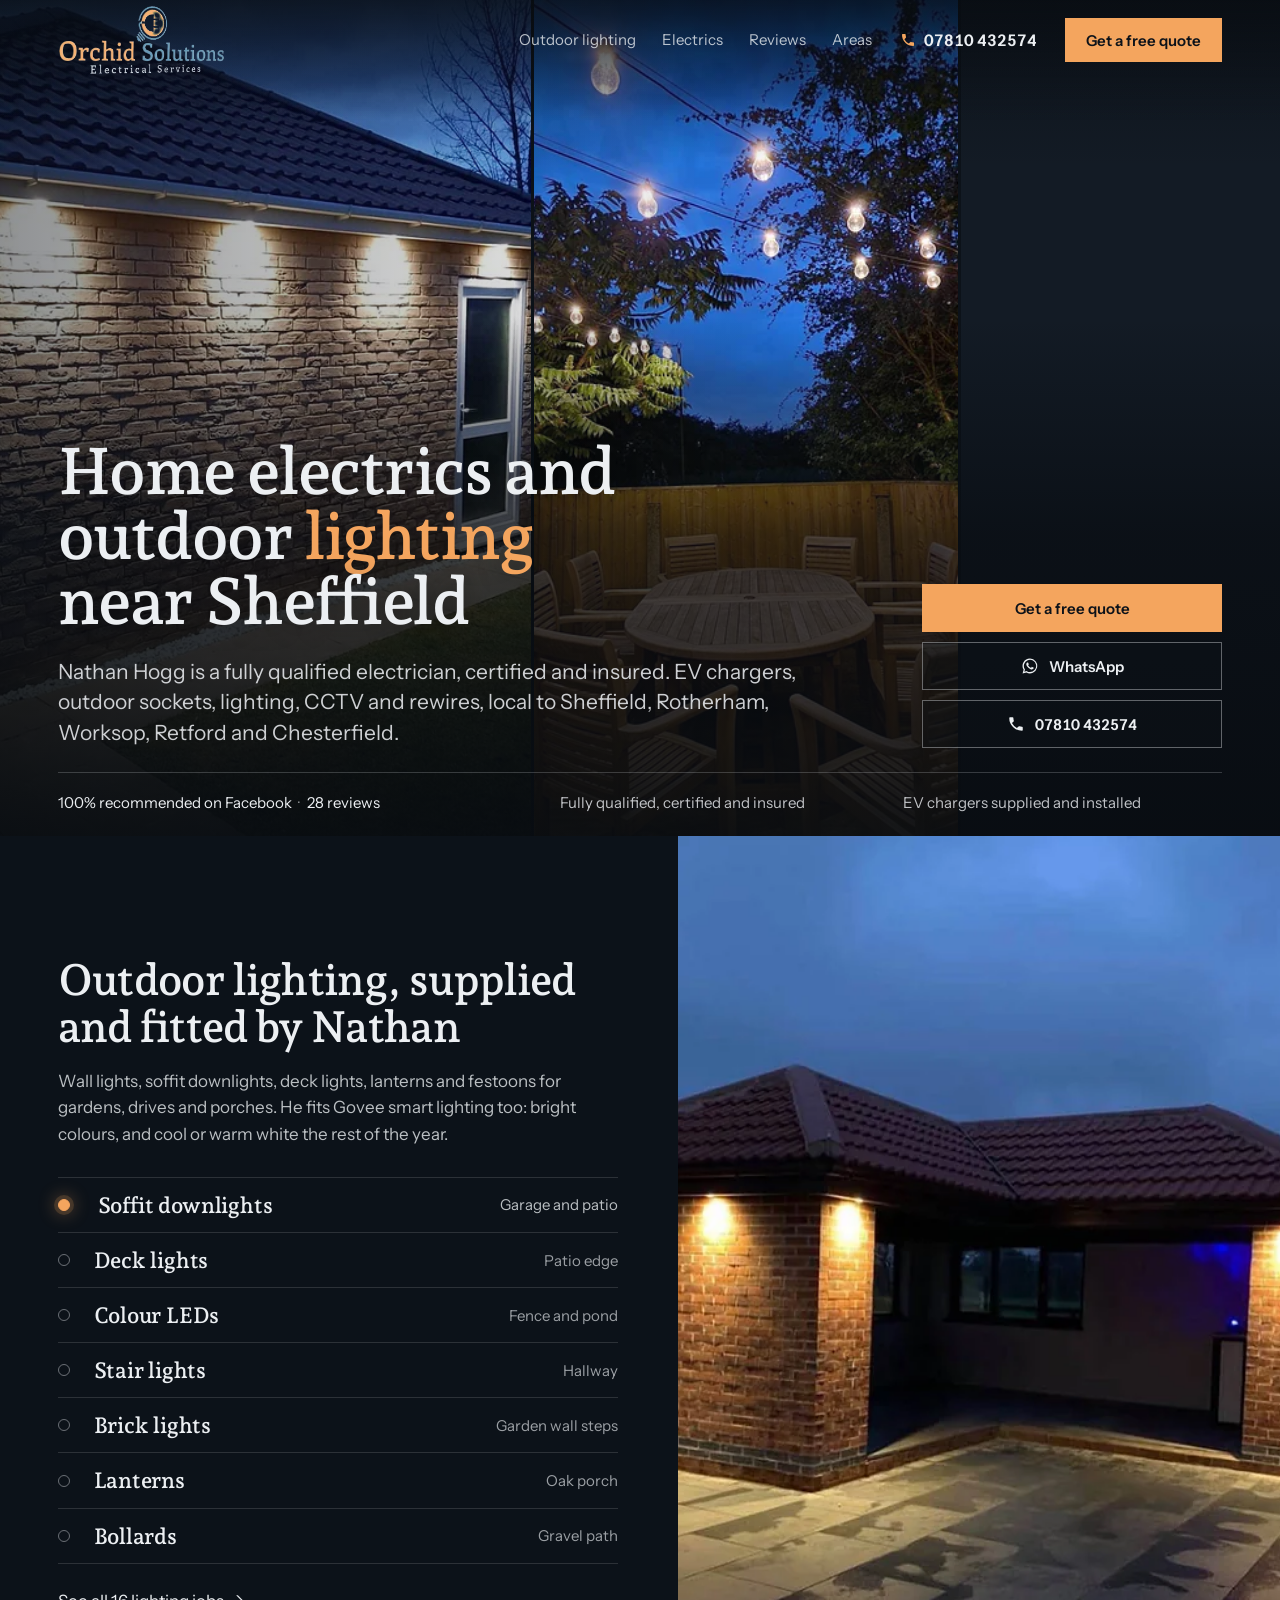
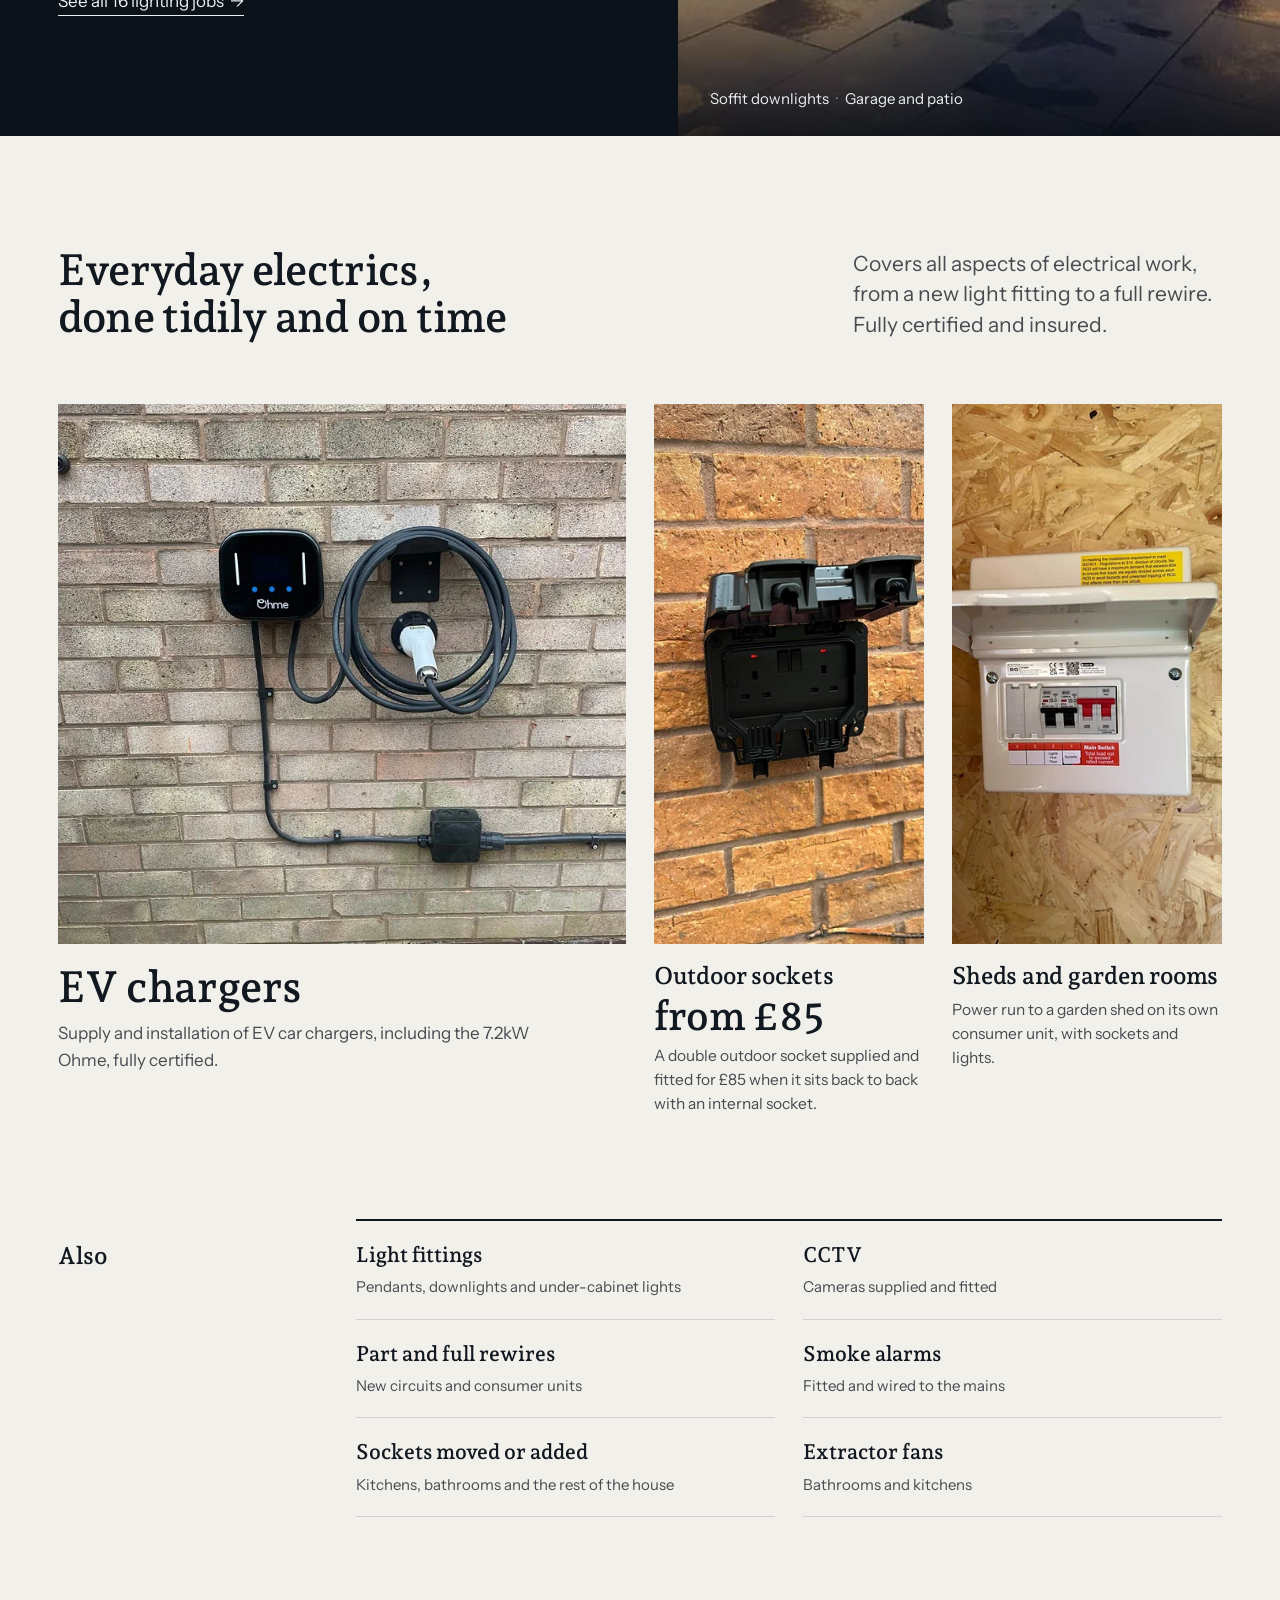
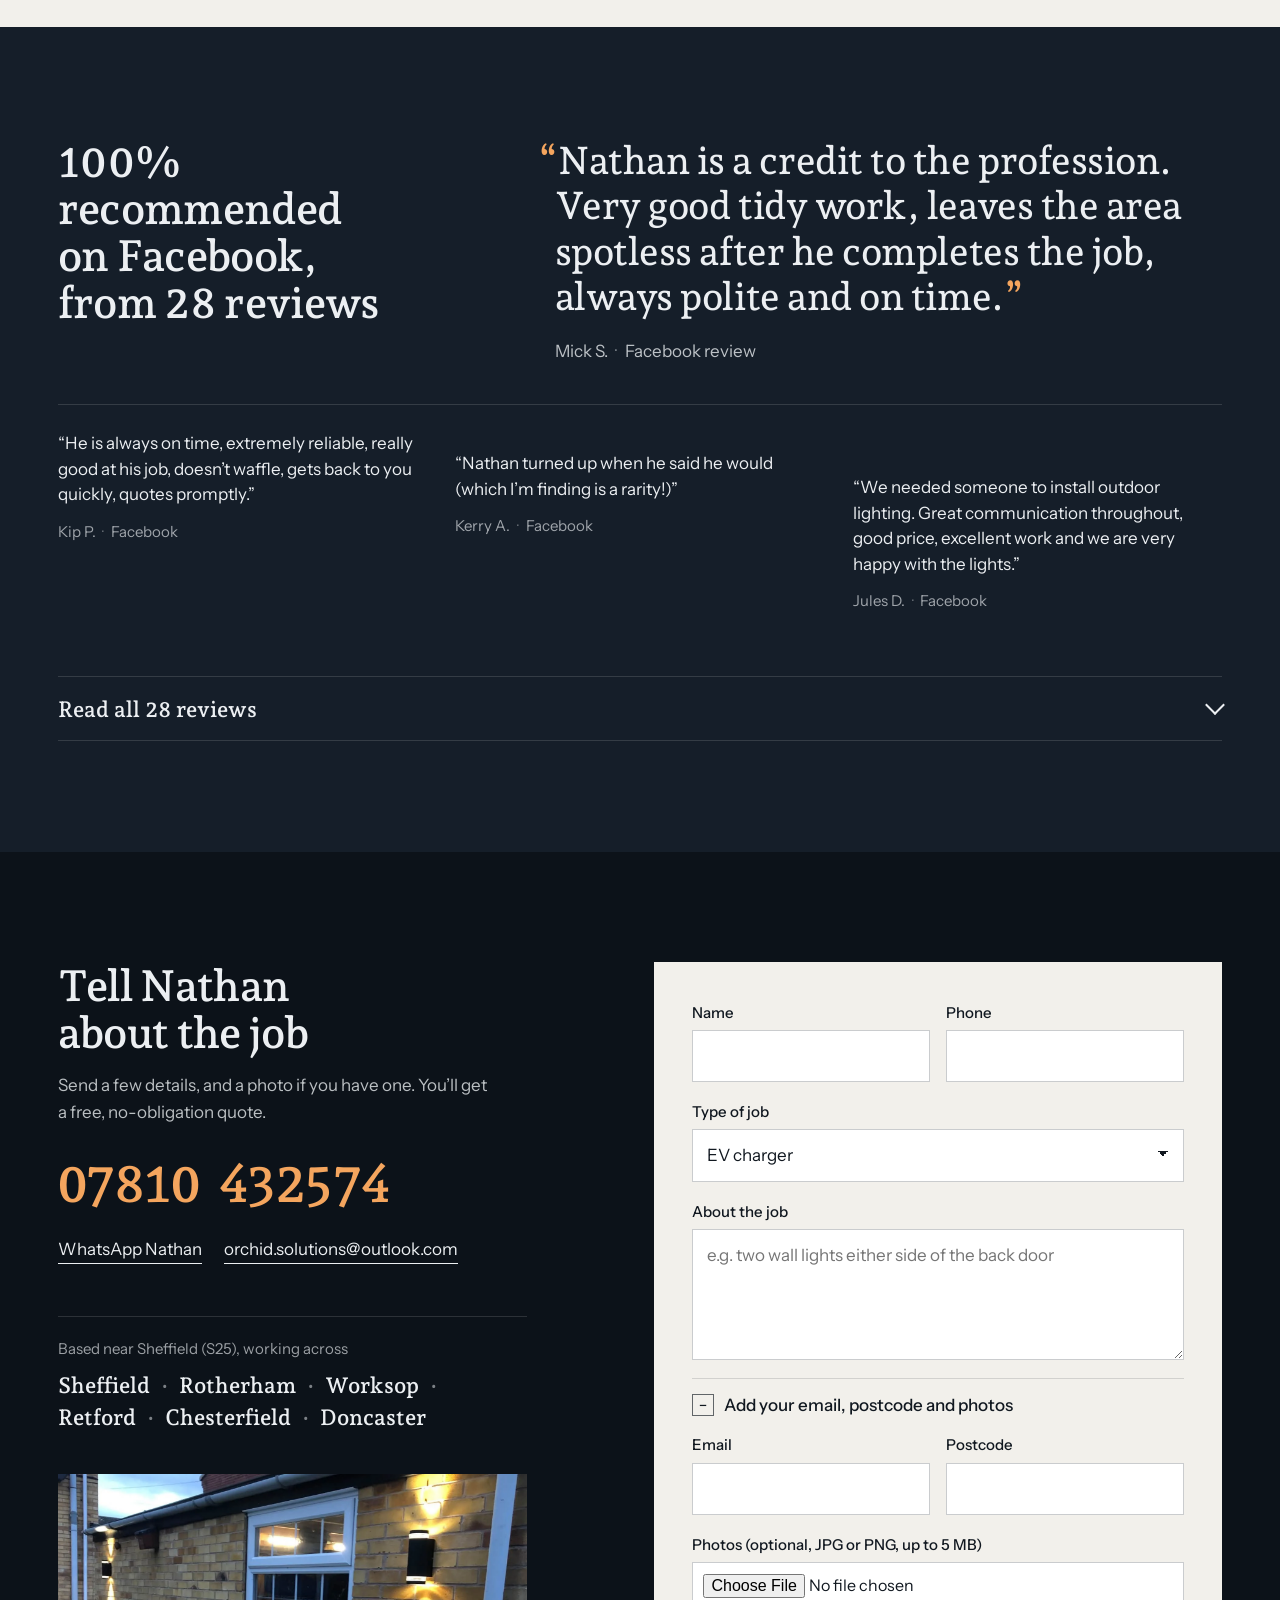
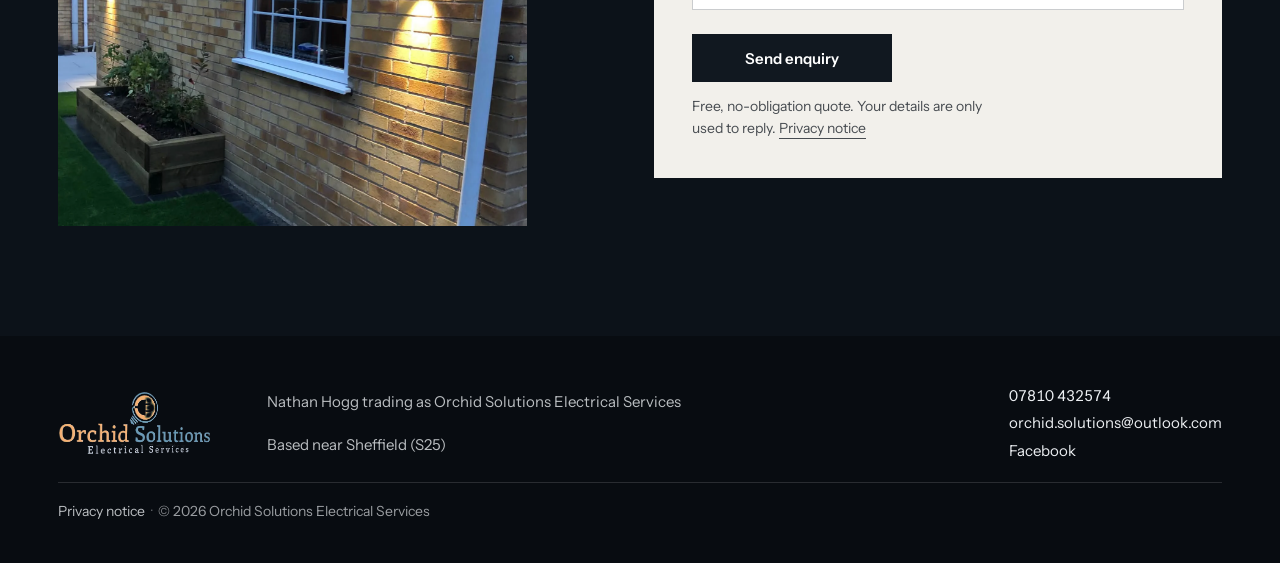
==== index.html @ a2277345 "Orchid Solutions Electrical Services: one-page site, night lighting index, quote form Co-Authored-By" ====
<!doctype html>
<html lang="en-GB">
<head>
<meta charset="utf-8">
<meta name="viewport" content="width=device-width, initial-scale=1, viewport-fit=cover">
<title>Electrician near Sheffield | EV chargers and outdoor lighting | Orchid Solutions Electrical Services</title>
<meta name="description" content="Nathan Hogg, a fully qualified electrician based near Sheffield (S25). EV chargers, outdoor sockets, garden lighting, CCTV and rewires across Sheffield, Rotherham, Worksop, Retford and Chesterfield.">
<meta name="theme-color" content="#0C1219">
<link rel="canonical" href="https://orchidsolutionselectrical.co.uk/">
<meta property="og:type" content="website">
<meta property="og:title" content="Orchid Solutions Electrical Services | Electrician near Sheffield">
<meta property="og:description" content="Home electrics and outdoor lighting near Sheffield. EV chargers, outdoor sockets, CCTV and rewires. 100% recommended on Facebook.">
<meta property="og:image" content="https://orchidsolutionselectrical.co.uk/og.jpg">
<meta property="og:locale" content="en_GB">
<link rel="icon" href="favicon.png" type="image/png">
<link rel="apple-touch-icon" href="apple-touch-icon.png">
<link rel="preconnect" href="https://fonts.googleapis.com">
<link rel="preconnect" href="https://fonts.gstatic.com" crossorigin>
<link rel="stylesheet" href="https://fonts.googleapis.com/css2?family=Andada+Pro:wght@500..700&family=Instrument+Sans:wght@400..600&display=swap">
<link rel="preload" as="image" href="img/garage-1080.webp" imagesrcset="img/garage-480.webp 480w, img/garage-720.webp 720w, img/garage-1080.webp 1080w, img/garage-1440.webp 1440w" imagesizes="42vw" media="(min-width: 760px)">
<link rel="preload" as="image" href="img/festoon-1080.webp" imagesrcset="img/festoon-480.webp 480w, img/festoon-720.webp 720w, img/festoon-1080.webp 1080w, img/festoon-1500.webp 1500w" imagesizes="100vw" media="(max-width: 759px)">
<link rel="stylesheet" href="css/site.css">
<script>(function(d){d.classList.add('js','no-intro')})(document.documentElement)</script>
<script type="application/ld+json">{"@context":"https://schema.org","@type":["LocalBusiness","Electrician"],"name":"Orchid Solutions Electrical Services","founder":{"@type":"Person","name":"Nathan Hogg"},"telephone":"+447810432574","email":"orchid.solutions@outlook.com","url":"https://orchidsolutionselectrical.co.uk/","image":"https://orchidsolutionselectrical.co.uk/og.jpg","address":{"@type":"PostalAddress","addressLocality":"Sheffield","postalCode":"S25","addressCountry":"GB"},"areaServed":["Sheffield","Rotherham","Worksop","Retford","Chesterfield","Doncaster"],"sameAs":["https://www.facebook.com/Orchidsolutionselectricalservices/"]}</script>
<script defer src="js/site.js"></script>
</head>
<body>
<svg width="0" height="0" style="position:absolute" aria-hidden="true">
  <symbol id="i-phone" viewBox="0 0 24 24"><path fill="currentColor" d="M6.6 10.8a15.2 15.2 0 0 0 6.6 6.6l2.2-2.2a1 1 0 0 1 1-.25 11.4 11.4 0 0 0 3.6.57 1 1 0 0 1 1 1V20a1 1 0 0 1-1 1A17 17 0 0 1 3 4a1 1 0 0 1 1-1h3.5a1 1 0 0 1 1 1c0 1.25.2 2.45.57 3.57a1 1 0 0 1-.25 1z"/></symbol>
  <symbol id="i-wa" viewBox="0 0 24 24"><path fill="currentColor" d="M12 2a9.9 9.9 0 0 0-8.5 15l-1.4 5 5.1-1.3A9.9 9.9 0 1 0 12 2zm0 18.1a8.2 8.2 0 0 1-4.2-1.2l-.3-.2-3 .8.8-2.9-.2-.3A8.2 8.2 0 1 1 12 20.1zm4.5-6.1c-.25-.12-1.46-.72-1.69-.8-.23-.08-.39-.12-.55.12-.16.25-.64.8-.78.96-.14.17-.29.19-.53.06a6.7 6.7 0 0 1-3.35-2.93c-.25-.43.25-.4.72-1.34a.45.45 0 0 0-.02-.43c-.06-.12-.55-1.33-.76-1.82-.2-.48-.4-.41-.55-.42h-.47a.9.9 0 0 0-.65.3 2.7 2.7 0 0 0-.85 2.02 4.7 4.7 0 0 0 1 2.5 10.8 10.8 0 0 0 4.13 3.65c1.54.66 2.14.72 2.91.6.47-.07 1.46-.6 1.66-1.17.2-.58.2-1.07.15-1.17-.06-.1-.22-.16-.47-.28z"/></symbol>
</svg>

<header class="nav" data-nav>
  <div class="nav__in">
    <a class="nav__logo" href="#top" aria-label="Orchid Solutions Electrical Services, back to the top"><img src="img/logo-lockup.png" width="597" height="249" alt="Orchid Solutions Electrical Services"></a>
    <nav class="nav__links" aria-label="Sections">
      <a href="#lighting">Outdoor lighting</a>
      <a href="#electrics">Electrics</a>
      <a href="#reviews">Reviews</a>
      <a href="#quote">Areas</a>
    </nav>
    <a class="nav__tel tel" href="tel:+447810432574"><svg width="16" height="16" aria-hidden="true"><use href="#i-phone"/></svg>07810 432574</a>
    <a class="btn btn--accent nav__cta" href="#quote">Get a free quote</a>
  </div>
</header>

<main id="top">

<section class="hero" data-hero data-module="hero-night-panels" aria-labelledby="h1">
  <div class="hero__panels">
    <figure class="hero__p hero__p--a">
      <picture>
        <source media="(max-width: 759px)" srcset="img/festoon-480.webp 480w, img/festoon-720.webp 720w, img/festoon-1080.webp 1080w, img/festoon-1500.webp 1500w" sizes="100vw">
        <img src="img/garage-1080.webp" srcset="img/garage-480.webp 480w, img/garage-720.webp 720w, img/garage-1080.webp 1080w, img/garage-1440.webp 1440w" sizes="(max-width: 759px) 100vw, 42vw" width="1440" height="1440" alt="Soffit downlights washing the brick wall of a detached garage at dusk" fetchpriority="high" decoding="async" style="object-position:58% 50%">
      </picture>
    </figure>
    <figure class="hero__p hero__p--b"><img src="img/festoon-1080.webp" srcset="img/festoon-480.webp 480w, img/festoon-720.webp 720w, img/festoon-1080.webp 1080w, img/festoon-1500.webp 1500w" sizes="33vw" width="1500" height="2000" alt="Festoon lights strung over a dining patio at dusk" fetchpriority="high" decoding="async" style="object-position:50% 30%"></figure>
    <figure class="hero__p hero__p--c"><img src="img/wall-1080.webp" srcset="img/wall-480.webp 480w, img/wall-720.webp 720w, img/wall-1080.webp 1080w, img/wall-1536.webp 1536w" sizes="25vw" width="1536" height="2048" alt="Up and down wall lights on a single-storey brick extension at dusk" fetchpriority="high" decoding="async" style="object-position:62% 50%"></figure>
  </div>
  <div class="hero__body wrap">
    <div class="hero__text">
      <h1 id="h1" class="t-display rv">Home electrics and outdoor <span class="accent">lighting</span> near Sheffield</h1>
      <p class="t-lead hero__lead rv m-hide">Nathan Hogg is a fully qualified electrician, certified and insured. EV chargers, outdoor sockets, lighting, CCTV and rewires, local to Sheffield, Rotherham, Worksop, Retford and Chesterfield.</p>
      <p class="t-lead hero__lead rv m-only">Fully qualified, certified and insured.</p>
    </div>
    <div class="hero__act rv">
      <a class="btn btn--accent m-hide" href="#quote">Get a free quote</a>
      <a class="btn btn--accent m-only" href="tel:+447810432574"><svg width="18" height="18" aria-hidden="true"><use href="#i-phone"/></svg>Call 07810 432574</a>
      <a class="btn btn--line m-hide" href="https://wa.me/447810432574"><svg width="18" height="18" aria-hidden="true"><use href="#i-wa"/></svg>WhatsApp</a>
      <a class="btn btn--line m-hide tel" href="tel:+447810432574"><svg width="18" height="18" aria-hidden="true"><use href="#i-phone"/></svg>07810 432574</a>
    </div>
  </div>
  <div class="hero__facts wrap">
    <ul>
      <li><a href="#reviews">100% recommended on Facebook<span class="dot"></span>28 reviews</a></li>
      <li class="m-hide">Fully qualified, certified and insured</li>
      <li class="m-hide">EV chargers supplied and installed</li>
      <!-- Registration slot: add the NICEIC / NAPIT mark and number here once Nathan confirms the scheme. -->
    </ul>
  </div>
</section>

<section id="lighting" class="after" data-module="after-dark-index" data-signature data-client-only aria-labelledby="h-lighting">
  <div class="wrap after__wrap">
    <div class="after__text">
      <h2 id="h-lighting" class="t-h2 rv">Outdoor lighting, supplied and fitted by Nathan</h2>
      <p class="after__lead rv">Wall lights, soffit downlights, deck lights, lanterns and festoons for gardens, drives and porches. <span class="m-hide">He fits Govee smart lighting too: bright colours, and cool or warm white the rest of the year.</span></p>
      <ul class="after__list m-hide" role="list" aria-label="Lighting jobs">
        <li><button type="button" class="after__row is-on" data-plate="0" aria-pressed="true"><span class="after__lamp" aria-hidden="true"></span><span class="after__name">Soffit downlights</span><span class="after__where">Garage and patio</span></button></li>
        <li><button type="button" class="after__row" data-plate="1" aria-pressed="false"><span class="after__lamp" aria-hidden="true"></span><span class="after__name">Deck lights</span><span class="after__where">Patio edge</span></button></li>
        <li><button type="button" class="after__row" data-plate="2" aria-pressed="false"><span class="after__lamp" aria-hidden="true"></span><span class="after__name">Colour LEDs</span><span class="after__where">Fence and pond</span></button></li>
        <li><button type="button" class="after__row" data-plate="3" aria-pressed="false"><span class="after__lamp" aria-hidden="true"></span><span class="after__name">Stair lights</span><span class="after__where">Hallway</span></button></li>
        <li><button type="button" class="after__row" data-plate="4" aria-pressed="false"><span class="after__lamp" aria-hidden="true"></span><span class="after__name">Brick lights</span><span class="after__where">Garden wall steps</span></button></li>
        <li><button type="button" class="after__row" data-plate="5" aria-pressed="false"><span class="after__lamp" aria-hidden="true"></span><span class="after__name">Lanterns</span><span class="after__where">Oak porch</span></button></li>
        <li><button type="button" class="after__row" data-plate="6" aria-pressed="false"><span class="after__lamp" aria-hidden="true"></span><span class="after__name">Bollards</span><span class="after__where">Gravel path</span></button></li>
      </ul>
      <a class="link link--arrow after__all m-hide" href="#lighting" data-open="lighting" data-index="0">See all 16 lighting jobs</a>
    </div>
  </div>
  <figure class="after__plate m-hide" aria-live="polite">
    <div class="after__imgs">
      <img class="is-on" src="img/soffit-1080.webp" srcset="img/soffit-480.webp 480w, img/soffit-720.webp 720w, img/soffit-1080.webp 1080w, img/soffit-1334.webp 1334w" sizes="47vw" width="1334" height="1334" alt="Soffit downlights over a garage door and patio at night" loading="lazy" decoding="async" style="object-position:50% 45%">
      <img src="img/deck-1080.webp" srcset="img/deck-480.webp 480w, img/deck-720.webp 720w, img/deck-1080.webp 1080w, img/deck-1536.webp 1536w" sizes="47vw" width="1536" height="2048" alt="Deck lights set into the edge of a patio, lighting the lawn at dusk" loading="lazy" decoding="async" style="object-position:50% 55%">
      <img src="img/leds-1080.webp" srcset="img/leds-480.webp 480w, img/leds-720.webp 720w, img/leds-1080.webp 1080w, img/leds-1440.webp 1440w" sizes="47vw" width="1440" height="1440" alt="Colour LED lights along a garden fence above a pond edging" loading="lazy" decoding="async" style="object-position:50% 50%">
      <img src="img/stairs-1080.webp" srcset="img/stairs-480.webp 480w, img/stairs-720.webp 720w, img/stairs-1080.webp 1080w, img/stairs-1536.webp 1536w" sizes="47vw" width="1536" height="2048" alt="Stair lights set into the wall beside a carpeted staircase" loading="lazy" decoding="async" style="object-position:50% 50%">
      <img src="img/steps-1080.webp" srcset="img/steps-480.webp 480w, img/steps-1080.webp 1080w, img/steps-1536.webp 1536w" sizes="47vw" width="1536" height="2048" alt="Black brick lights set into a garden wall beside stone steps" loading="lazy" decoding="async" style="object-position:50% 50%">
      <img src="img/porch-1080.webp" srcset="img/porch-480.webp 480w, img/porch-1080.webp 1080w, img/porch-1536.webp 1536w" sizes="47vw" width="1536" height="2048" alt="Two lanterns either side of a front door under an oak porch" loading="lazy" decoding="async" style="object-position:50% 60%">
      <img src="img/bollards-1080.webp" srcset="img/bollards-480.webp 480w, img/bollards-1080.webp 1080w, img/bollards-1536.webp 1536w" sizes="47vw" width="1536" height="2048" alt="Stainless bollard lights along a gravel path beside hydrangeas" loading="lazy" decoding="async" style="object-position:50% 60%">
    </div>
    <figcaption class="after__cap"><span data-cap>Soffit downlights<span class="dot"></span>Garage and patio</span></figcaption>
  </figure>
  <div class="after__rail rail m-only" role="list" aria-label="Lighting jobs">
    <a role="listitem" class="after__card" href="#lighting" data-open="lighting" data-index="0"><span class="ph"><img src="img/garage-1080.webp" srcset="img/garage-480.webp 480w, img/garage-720.webp 720w, img/garage-1080.webp 1080w, img/garage-1440.webp 1440w" sizes="78vw" width="1440" height="1440" alt="Soffit downlights washing a garage wall at dusk" loading="lazy" decoding="async" style="object-position:60% 50%"></span><span class="after__cc">Soffit downlights<span class="dot"></span>Garage</span></a>
    <a role="listitem" class="after__card" href="#lighting" data-open="lighting" data-index="1"><span class="ph"><img src="img/wall-1080.webp" srcset="img/wall-480.webp 480w, img/wall-720.webp 720w, img/wall-1080.webp 1080w, img/wall-1536.webp 1536w" sizes="78vw" width="1536" height="2048" alt="Up and down wall lights on a brick extension at dusk" loading="lazy" decoding="async" style="object-position:65% 50%"></span><span class="after__cc">Wall lights<span class="dot"></span>Extension</span></a>
    <a role="listitem" class="after__card" href="#lighting" data-open="lighting" data-index="4"><span class="ph"><img src="img/deck-1080.webp" srcset="img/deck-480.webp 480w, img/deck-720.webp 720w, img/deck-1080.webp 1080w, img/deck-1536.webp 1536w" sizes="78vw" width="1536" height="2048" alt="Deck lights along a patio edge at dusk" loading="lazy" decoding="async"></span><span class="after__cc">Deck lights<span class="dot"></span>Patio edge</span></a>
    <a role="listitem" class="after__card" href="#lighting" data-open="lighting" data-index="3"><span class="ph"><img src="img/soffit-1080.webp" srcset="img/soffit-480.webp 480w, img/soffit-720.webp 720w, img/soffit-1080.webp 1080w, img/soffit-1334.webp 1334w" sizes="78vw" width="1334" height="1334" alt="Soffit downlights over a garage door at night" loading="lazy" decoding="async"></span><span class="after__cc">Downlights<span class="dot"></span>Garage and patio</span></a>
    <a role="listitem" class="after__card" href="#lighting" data-open="lighting" data-index="6"><span class="ph"><img src="img/stairs-1080.webp" srcset="img/stairs-480.webp 480w, img/stairs-720.webp 720w, img/stairs-1080.webp 1080w, img/stairs-1536.webp 1536w" sizes="78vw" width="1536" height="2048" alt="Stair lights set into a hallway wall" loading="lazy" decoding="async"></span><span class="after__cc">Stair lights<span class="dot"></span>Hallway</span></a>
    <a role="listitem" class="after__card" href="#lighting" data-open="lighting" data-index="5"><span class="ph"><img src="img/leds-1080.webp" srcset="img/leds-480.webp 480w, img/leds-720.webp 720w, img/leds-1080.webp 1080w, img/leds-1440.webp 1440w" sizes="78vw" width="1440" height="1440" alt="Colour LEDs along a garden fence" loading="lazy" decoding="async"></span><span class="after__cc">Colour LEDs<span class="dot"></span>Fence and pond</span></a>
  </div>
</section>

<section id="electrics" class="day on-day sec" data-module="electrics-spreads" aria-labelledby="h-electrics">
  <div class="wrap">
    <div class="day__head g12">
      <h2 id="h-electrics" class="t-h2 day__h rv">Everyday electrics, done tidily and on time</h2>
      <p class="day__lead rv">Covers all aspects of electrical work<span class="m-hide">, from a new light fitting to a full rewire</span>. Fully certified and insured.</p>
    </div>

    <div class="jobs">
      <figure class="job job--ev">
        <a class="ph job__ph" href="#electrics" data-open="electrics" data-index="0" aria-label="Open the EV charger photos">
          <img src="img/ev-1080.webp" srcset="img/ev-480.webp 480w, img/ev-720.webp 720w, img/ev-1080.webp 1080w, img/ev-1536.webp 1536w" sizes="(max-width: 759px) 100vw, 46vw" width="1536" height="2048" alt="Ohme EV charger on a brick wall with its cable run clipped along the wall" loading="lazy" decoding="async" style="object-position:50% 42%">
          <img class="job__alt" src="img/ev2-1080.webp" srcset="img/ev2-480.webp 480w, img/ev2-720.webp 720w, img/ev2-1080.webp 1080w, img/ev2-1536.webp 1536w" sizes="(max-width: 759px) 100vw, 46vw" width="1536" height="2048" alt="A second Ohme EV charger with its cable coiled on the holder" loading="lazy" decoding="async" style="object-position:50% 45%">
        </a>
        <figcaption>
          <h3 class="job__t rv">EV chargers</h3>
          <p class="rv">Supply and installation of EV car chargers<span class="m-hide">, including the 7.2kW Ohme</span>, fully certified.</p>
        </figcaption>
      </figure>
      <figure class="job job--socket">
        <a class="ph job__ph" href="#electrics" data-open="electrics" data-index="2" aria-label="Open the outdoor socket photos">
          <img src="img/socket-1080.webp" srcset="img/socket-480.webp 480w, img/socket-720.webp 720w, img/socket-1080.webp 1080w, img/socket-1536.webp 1536w" sizes="(max-width: 759px) 100vw, 23vw" width="1536" height="2048" alt="Weatherproof double outdoor socket with its lid open on a brick wall" loading="lazy" decoding="async" style="object-position:50% 50%">
          <img class="job__alt" src="img/socket2-1080.webp" srcset="img/socket2-480.webp 480w, img/socket2-720.webp 720w, img/socket2-1080.webp 1080w, img/socket2-1536.webp 1536w" sizes="(max-width: 759px) 100vw, 23vw" width="1536" height="2048" alt="Outdoor socket on a fence post above a gravel border" loading="lazy" decoding="async" style="object-position:50% 35%">
        </a>
        <figcaption>
          <h3 class="job__t rv">Outdoor sockets <span class="job__price">from £85</span></h3>
          <p class="rv">A double outdoor socket supplied and fitted for £85 when it sits back to back with an internal socket.</p>
        </figcaption>
      </figure>
      <figure class="job job--shed">
        <a class="ph job__ph" href="#electrics" data-open="electrics" data-index="4" aria-label="Open the garden shed photos">
          <img src="img/shedcu-1080.webp" srcset="img/shedcu-480.webp 480w, img/shedcu-720.webp 720w, img/shedcu-1080.webp 1080w, img/shedcu-1536.webp 1536w" sizes="(max-width: 759px) 100vw, 23vw" width="1536" height="2048" alt="New consumer unit on the OSB wall of a garden shed" loading="lazy" decoding="async" style="object-position:50% 30%">
          <img class="job__alt" src="img/shed-1080.webp" srcset="img/shed-480.webp 480w, img/shed-720.webp 720w, img/shed-1080.webp 1080w, img/shed-1536.webp 1536w" sizes="(max-width: 759px) 100vw, 23vw" width="1536" height="2048" alt="Sockets and a switch fitted in the corner of the same shed" loading="lazy" decoding="async" style="object-position:50% 50%">
        </a>
        <figcaption>
          <h3 class="job__t rv">Sheds and garden rooms</h3>
          <p class="rv">Power run to a garden shed on its own consumer unit, with sockets and lights.</p>
        </figcaption>
      </figure>
    </div>

    <div class="also">
      <h3 class="also__h rv">Also</h3>
      <ul class="also__list" role="list">
        <li class="rv"><span class="also__n">Light fittings</span><span class="also__d">Pendants, downlights and under-cabinet lights</span></li>
        <li class="rv"><span class="also__n">CCTV</span><span class="also__d">Cameras supplied and fitted</span></li>
        <li class="rv"><span class="also__n">Part and full rewires</span><span class="also__d">New circuits and consumer units</span></li>
        <li class="rv"><span class="also__n">Smoke alarms</span><span class="also__d">Fitted and wired to the mains</span></li>
        <li class="rv"><span class="also__n">Sockets moved or added</span><span class="also__d">Kitchens, bathrooms and the rest of the house</span></li>
        <li class="rv"><span class="also__n">Extractor fans</span><span class="also__d">Bathrooms and kitchens</span></li>
      </ul>
    </div>
  </div>
</section>

<section id="reviews" class="reviews sec" data-module="reviews-ledger" aria-labelledby="h-reviews">
  <div class="wrap">
    <div class="reviews__grid g12">
      <h2 id="h-reviews" class="t-h2 reviews__h rv">100% recommended on Facebook, from 28 reviews</h2>
      <figure class="reviews__lead rv">
        <blockquote><p>Nathan is a credit to the profession. Very good tidy work, leaves the area spotless after he completes the job, always polite and on time.</p></blockquote>
        <figcaption>Mick S.<span class="dot"></span>Facebook review</figcaption>
      </figure>
      <ul class="reviews__stair" role="list">
        <li class="rv"><blockquote><p>He is always on time, extremely reliable, really good at his job, doesn’t waffle, gets back to you quickly, quotes promptly.</p></blockquote><p class="rvw__who">Kip P.<span class="dot"></span>Facebook</p></li>
        <li class="rv m-hide"><blockquote><p>Nathan turned up when he said he would (which I’m finding is a rarity!)</p></blockquote><p class="rvw__who">Kerry A.<span class="dot"></span>Facebook</p></li>
        <li class="rv m-hide"><blockquote><p>We needed someone to install outdoor lighting. Great communication throughout, good price, excellent work and we are very happy with the lights.</p></blockquote><p class="rvw__who">Jules D.<span class="dot"></span>Facebook</p></li>
      </ul>
    </div>
    <div class="reviews__all">
      <button type="button" class="reviews__toggle" aria-expanded="false" aria-controls="all-reviews" data-toggle><span>Read all 28 reviews</span></button>
      <div id="all-reviews" hidden>
      <ul class="reviews__cols" role="list">
<li class="rvw"><blockquote><p>Nathan is a Credit to the profession, Very good tidy work, Leaves the area spotless after he completes the job always polite and on time. A pleasure to have him do a job. 5 Stars</p></blockquote><p class="rvw__who">Mick S.<span class="dot"></span>Facebook</p></li>
<li class="rvw"><blockquote><p>Had some cameras fitted and a new socket fitted recently by Nathan, arrived on time, completed all work thoroughly. Would highly recommend and will not hesitate to contact again when needing an electrician</p></blockquote><p class="rvw__who">Antonia O.<span class="dot"></span>Facebook</p></li>
<li class="rvw"><blockquote><p>Excellent service very prompt. Thankyou</p></blockquote><p class="rvw__who">Tracey B.<span class="dot"></span>Facebook</p></li>
<li class="rvw"><blockquote><p>We’ve been using Nathan for about 4 years, he is the best workman on our books. He is always on time, extremely reliable, really good at his job, doesn’t waffle (like a lot of others), gets back to you quickly, quotes promptly. We honestly cannot fault his service</p></blockquote><p class="rvw__who">Kip P.<span class="dot"></span>Facebook</p></li>
<li class="rvw"><blockquote><p>Brilliant service. We needed someone to install outdoor lighting and Nathan came highly recommended by a friend. Great communication throughout, good price, excellent work and we are very happy with the lights. Thank you</p></blockquote><p class="rvw__who">Jules D.<span class="dot"></span>Facebook</p></li>
<li class="rvw"><blockquote><p>Couldn&#x27;t recommend Nathan enough! Brilliant and quick communication from the start, and Nathan turned up when he said he would (which I&#x27;m finding is a rarity!) The job was done in no time, 0 fuss and for what he charged I cannot fault him in anyway! I&#x27;m sure we will be using his service again when we need to! Thank you, Nathan</p></blockquote><p class="rvw__who">Kerry A.<span class="dot"></span>Facebook</p></li>
<li class="rvw"><blockquote><p>Nathan is super reliable and professional, helped us with a couple jobs already and will hire him again! Even last minute he was available to fit us a plug and saved our day. Many thanks, Elaine</p></blockquote><p class="rvw__who">Elaine O.<span class="dot"></span>Facebook</p></li>
<li class="rvw"><blockquote><p>Nathan has done a number of jobs for me now and I’m always impressed by the quality of his work. He’s really trustworthy and gives sound and practical advice, nothing is ever too much trouble he is an absolute pleasure to deal with and would not hesitate to recommend him!</p></blockquote><p class="rvw__who">Tracy P.<span class="dot"></span>Facebook</p></li>
<li class="rvw"><blockquote><p>Absolutely fantastic. Came and moved all my sockets in my kitchen and moved a light in my bathroom. Can’t recommend him enough. Reasonably priced, professional, high standard of work and tidy!!!!!</p></blockquote><p class="rvw__who">Lisa S.<span class="dot"></span>Facebook</p></li>
<li class="rvw"><blockquote><p>Excellent service…..sockets and lighting installed in my garden Pubshed</p></blockquote><p class="rvw__who">Richard T.<span class="dot"></span>Facebook</p></li>
<li class="rvw"><blockquote><p>Nathan came and fitted me an outside socket very friendly and professional.cleaned up after did a great job 5 stars highly recommend thankyou so much .</p></blockquote><p class="rvw__who">Joanne H.<span class="dot"></span>Facebook</p></li>
<li class="rvw"><blockquote><p>thank you so much for my outdoor lighting. quick to respond to messages and very professional. Will deffo recommend.</p></blockquote><p class="rvw__who">Natalie J.<span class="dot"></span>Facebook</p></li>
<li class="rvw"><blockquote><p>Great guy helped us out with wiring new light fitting after my husband made a mess of it. Would 100% recommend</p></blockquote><p class="rvw__who">Lynne G.<span class="dot"></span>Facebook</p></li>
<li class="rvw"><blockquote><p>Thank you Nathan for the very professional and efficient jobs you completed for us. Would highly recommend you.</p></blockquote><p class="rvw__who">Paula A.<span class="dot"></span>Facebook</p></li>
<li class="rvw"><blockquote><p>Had Nathan round to install 2 x outside sockets and wire an extractor fan in the bathroom. Excellent quality and price, highly recommended</p></blockquote><p class="rvw__who">Matthew P.<span class="dot"></span>Facebook</p></li>
<li class="rvw"><blockquote><p>Spot on job friendly and helpful</p></blockquote><p class="rvw__who">David G.<span class="dot"></span>Facebook</p></li>
<li class="rvw"><blockquote><p>Brilliant service and on time , will definitely use again.</p></blockquote><p class="rvw__who">Sheena M.<span class="dot"></span>Facebook</p></li>
<li class="rvw"><blockquote><p>We were so impressed with Nathans work and will definitely be using him again and recommending him to friends and family.</p></blockquote><p class="rvw__who">Richard B.<span class="dot"></span>Facebook</p></li>
<li class="rvw"><blockquote><p>We would definitely recommend Orchid Solutions. Nathan was very reliable, we were very happy with all his work and he was very tidy. We also think that his rates were very reasonable.</p></blockquote><p class="rvw__who">Helen B.<span class="dot"></span>Facebook</p></li>
<li class="rvw"><blockquote><p>Great professional, friendly service fitted double outdoor socket for us today ... great job and very tidy. Would definitely recommend and will be using again.</p></blockquote><p class="rvw__who">Lisa B.<span class="dot"></span>Facebook</p></li>
<li class="rvw"><blockquote><p>Changed two light fittings for us today, very professional, tidy and friendly. Would definitely recommend and will be using again.</p></blockquote><p class="rvw__who">Shaun G.<span class="dot"></span>Facebook</p></li>
<li class="rvw"><blockquote><p>Fitted an outdoor socket for us. Nathan was friendly and polite. He did a great job and cleaned up after himself Great value for money. Will definitely be using them in the future.</p></blockquote><p class="rvw__who">Chris B.<span class="dot"></span>Facebook</p></li>
<li class="rvw"><blockquote><p>Had a double outdoor socket put in. More than happy</p></blockquote><p class="rvw__who">Grant R.<span class="dot"></span>Facebook</p></li>
<li class="rvw"><blockquote><p>Saw the post on FB on Friday, called Nathan and had the outside socket done same day. Excellent work. All clean and tidy, great price too. Definitely recommend.</p></blockquote><p class="rvw__who">Janette R.<span class="dot"></span>Facebook</p></li>
<li class="rvw"><blockquote><p>Good service, nice guy, msg him on fb and got the job done same day. Thanks and would recommend to anyone</p></blockquote><p class="rvw__who">Anthony P.<span class="dot"></span>Facebook</p></li>
<li class="rvw"><blockquote><p>Nathan quickly replied to my enquiry.He was punctual, professional and polite whilst he was here, I would definitely remembered his services.</p></blockquote><p class="rvw__who">Sharon B.<span class="dot"></span>Facebook</p></li>
<li class="rvw"><blockquote><p>Professional and reliable at a reasonable price. Highly recommended, thanks Nath!</p></blockquote><p class="rvw__who">Rachel M.<span class="dot"></span>Facebook</p></li>
<li class="rvw"><blockquote><p>Friendly reliable company with very reasonable rates, we had been needing smoke alarms fitted and wired to the mains for years, we got this company out to do them, took no time at all and the job was left spotless. Highly recommend.</p></blockquote><p class="rvw__who">Kelly M.<span class="dot"></span>Facebook</p></li>
      </ul>
      <p class="reviews__src"><a class="link link--arrow" href="https://www.facebook.com/Orchidsolutionselectricalservices/reviews" rel="noopener">See them on Facebook</a></p>
      </div>
    </div>
  </div>
</section>

<section id="quote" class="quote sec" data-module="quote-form" aria-labelledby="h-quote">
  <div class="wrap g12">
    <div class="quote__side">
      <h2 id="h-quote" class="t-h2 rv">Tell Nathan about the job</h2>
      <p class="quote__p rv">Send a few details, and a photo if you have one. <span class="m-hide">You’ll get a free, no-obligation quote.</span></p>
      <a class="quote__tel tel rv" href="tel:+447810432574">07810 432574</a>
      <p class="quote__alt rv"><a class="link" href="https://wa.me/447810432574">WhatsApp Nathan</a><a class="link" href="mailto:orchid.solutions@outlook.com">orchid.solutions@outlook.com</a></p>
      <div class="quote__area rv">
        <p class="quote__base">Based near Sheffield (S25), working across</p>
        <ul class="quote__towns" role="list"><li>Sheffield</li><li>Rotherham</li><li>Worksop</li><li>Retford</li><li>Chesterfield</li><li>Doncaster</li></ul>
      </div>
    </div>
    <figure class="quote__ph ph"><img src="img/wall-1080.webp" srcset="img/wall-480.webp 480w, img/wall-720.webp 720w, img/wall-1080.webp 1080w, img/wall-1536.webp 1536w" sizes="100vw" width="1536" height="2048" alt="Up and down wall lights either side of a window on a brick extension at dusk" loading="lazy" decoding="async" style="object-position:60% 45%"></figure>
    <form class="qform on-day" action="https://formsubmit.co/orchid.solutions@outlook.com" method="POST" enctype="multipart/form-data" novalidate data-qform>
      <input type="hidden" name="_subject" value="New quote request from the website">
      <input type="hidden" name="_template" value="table">
      <input type="hidden" name="_captcha" value="false">
      <input type="hidden" name="_next" value="">
      <input type="text" name="_honey" class="sr" tabindex="-1" autocomplete="off" aria-hidden="true">
      <div class="qform__grid">
        <div class="field"><label for="f-name">Name</label><input id="f-name" name="name" autocomplete="name" required><span class="msg" aria-live="polite"></span></div>
        <div class="field"><label for="f-phone">Phone</label><input id="f-phone" name="phone" type="tel" autocomplete="tel" inputmode="tel" required><span class="msg" aria-live="polite"></span></div>
        <div class="field field--wide"><label for="f-type">Type of job</label>
          <select id="f-type" name="job_type">
            <option>EV charger</option>
            <option>Outdoor sockets or power</option>
            <option>Lighting</option>
            <option>Rewire</option>
            <option>CCTV</option>
            <option>Other</option>
          </select></div>
        <div class="field field--wide"><label for="f-msg">About the job</label><textarea id="f-msg" name="message" rows="4" placeholder="e.g. two wall lights either side of the back door"></textarea></div>
        <div class="qform__more field--wide" data-more>
          <button type="button" class="qform__mbtn" aria-expanded="false" aria-controls="more-fields" data-toggle>Add your email, postcode and photos</button>
          <div class="qform__grid" id="more-fields" hidden>
            <div class="field"><label for="f-email">Email</label><input id="f-email" name="email" type="email" autocomplete="email"><span class="msg" aria-live="polite"></span></div>
            <div class="field"><label for="f-pc">Postcode</label><input id="f-pc" name="postcode" autocomplete="postal-code" autocapitalize="characters"></div>
            <div class="field field--wide"><label for="f-photo">Photos (optional, JPG or PNG, up to 5 MB)</label><input id="f-photo" name="attachment" type="file" accept="image/jpeg,image/png,image/heic"><span class="msg" aria-live="polite"></span></div>
          </div>
        </div>
      </div>
      <div class="qform__foot">
        <button class="btn btn--accent qform__btn" type="submit">Send enquiry</button>
        <p class="qform__note">Free, no-obligation quote. Your details are only used to reply. <a class="link" href="privacy.html">Privacy notice</a></p>
      </div>
    </form>
  </div>
</section>

</main>

<footer class="foot">
  <div class="wrap foot__in">
    <img class="foot__logo" src="img/logo-lockup.png" width="597" height="249" alt="Orchid Solutions Electrical Services" loading="lazy">
    <div class="foot__col">
      <p>Nathan Hogg trading as Orchid Solutions Electrical Services</p>
      <p>Based near Sheffield (S25)</p>
    </div>
    <div class="foot__col">
      <a class="tel" href="tel:+447810432574">07810 432574</a>
      <a href="mailto:orchid.solutions@outlook.com">orchid.solutions@outlook.com</a>
      <a href="https://www.facebook.com/Orchidsolutionselectricalservices/" rel="noopener">Facebook</a>
    </div>
    <p class="foot__legal"><a href="privacy.html">Privacy notice</a><span class="dot"></span>© 2026 Orchid Solutions Electrical Services</p>
  </div>
</footer>

<nav class="callbar" aria-label="Contact Nathan" data-callbar>
  <a class="callbar__a callbar__a--call" href="tel:+447810432574"><svg width="18" height="18" aria-hidden="true"><use href="#i-phone"/></svg>Call</a>
  <a class="callbar__a" href="https://wa.me/447810432574"><svg width="18" height="18" aria-hidden="true"><use href="#i-wa"/></svg>WhatsApp</a>
  <a class="callbar__a" href="#quote">Quote</a>
</nav>

<dialog data-lb aria-label="Photo gallery">
  <div class="lb__bar"><p data-lb-title></p><p data-lb-count class="t-num"></p><button type="button" class="lb__x" data-lb-close>Close</button></div>
  <figure><img data-lb-img alt="" width="1536" height="2048"></figure>
  <button type="button" class="lb__nav lb__nav--p" data-lb-prev aria-label="Previous photo">‹</button>
  <button type="button" class="lb__nav lb__nav--n" data-lb-next aria-label="Next photo">›</button>
</dialog>
<script>window.GALLERY={"lighting":[{"src":"img/garage-1440.webp","w":1440,"h":1440},{"src":"img/wall-1536.webp","w":1536,"h":2048},{"src":"img/festoon-1500.webp","w":1500,"h":2000},{"src":"img/soffit-1334.webp","w":1334,"h":1334},{"src":"img/deck-1536.webp","w":1536,"h":2048},{"src":"img/leds-1440.webp","w":1440,"h":1440},{"src":"img/stairs-1536.webp","w":1536,"h":2048},{"src":"img/steps-1536.webp","w":1536,"h":2048},{"src":"img/porch-1536.webp","w":1536,"h":2048},{"src":"img/bollards-1536.webp","w":1536,"h":2048},{"src":"img/cabin-1536.webp","w":1536,"h":2048},{"src":"img/lamp-1536.webp","w":1536,"h":2048},{"src":"img/cabinet-1536.webp","w":1536,"h":2048},{"src":"img/niche-1536.webp","w":1536,"h":2048},{"src":"img/mediawall-1536.webp","w":1536,"h":2048},{"src":"img/chandelier-1536.webp","w":1536,"h":2048}],"electrics":[{"src":"img/ev-1536.webp","w":1536,"h":2048},{"src":"img/ev2-1536.webp","w":1536,"h":2048},{"src":"img/socket-1536.webp","w":1536,"h":2048},{"src":"img/socket2-1536.webp","w":1536,"h":2048},{"src":"img/shedcu-1536.webp","w":1536,"h":2048},{"src":"img/shed-1536.webp","w":1536,"h":2048},{"src":"img/cu-1536.webp","w":1536,"h":2048},{"src":"img/kitchen-1536.webp","w":1536,"h":2048},{"src":"img/nest-1536.webp","w":1536,"h":2048}]};window.GALLERY_TITLES={"lighting": "Lighting jobs by Nathan", "electrics": "Electrical jobs by Nathan"};</script>
</body>
</html>
---- css/site.css ----
/* signature-web v3 · base/tokens.css
   Every module reads ONLY these tokens. A build derives the values from the client
   (wordmark skeleton, photography, trade); the names never change.
   Defaults below are a warm editorial set used for library previews. */
:root {
  /* ---- colour: warm neutrals carrying 2 to 4 percent of the brand hue; one accent ---- */
  --c-bg: #F6F4EF;                 /* ground */
  --c-bg-2: #ECE8E0;               /* second ground for rhythm shifts */
  --c-bg-3: #1E1C1A;               /* the one dark ground, used once or twice per page */
  --c-ink: #1B1A18;                /* text on light */
  --c-ink-2: rgb(27 26 24 / .74);  /* secondary text, 6.3:1 on --c-bg */
  --c-ink-3: rgb(27 26 24 / .62);  /* captions and functional labels, 4.6:1 on --c-bg (measured; .42 was 2.6:1) */
  --c-line: rgb(27 26 24 / .14);   /* hairlines, always alpha, never #ddd */
  --c-paper: #FFFFFF;              /* surfaces on --c-bg (cards are rare; use plates) */
  --c-accent: #7A2E2E;             /* ONE accent; rationed: primary action, one word, one line */
  --c-accent-ink: #FFFFFF;
  --c-on-dark: #F6F4EF;
  --c-on-dark-2: rgb(246 244 239 / .76);
  --c-line-dark: rgb(246 244 239 / .16);

  /* ---- type: display face from the client's wordmark, text face pairs with it ---- */
  --f-display: "Instrument Serif", Georgia, "Times New Roman", serif;
  --f-text: "Figtree", "Helvetica Neue", Arial, sans-serif;
  --f-mono: "IBM Plex Mono", ui-monospace, Menlo, monospace;   /* figures, prices, codes only */

  /* fluid scale: real steps, display capped near 72px, floors readable on a 375 phone */
  --t-display: clamp(2.5rem, 1.35rem + 3.7vw, 4.5rem);   /* 40 → 72 */
  --t-display-xl: clamp(3rem, 1.4rem + 5.4vw, 6rem);     /* 48 → 96, for a 1 to 3 word poster line only */
  --t-h2: clamp(1.75rem, 1.15rem + 1.9vw, 2.75rem);      /* 28 → 44 */
  --t-h3: clamp(1.25rem, 1.08rem + .6vw, 1.5rem);        /* 20 → 24 */
  --t-lead: clamp(1.125rem, 1.02rem + .4vw, 1.3125rem);  /* 18 → 21 */
  --t-body: 1.0625rem;                                   /* 17 */
  --t-small: .9375rem;                                   /* 15 */
  --t-label: .8125rem;                                   /* 13, functional labels only */
  --lh-display: .98;
  --lh-h2: 1.08;
  --lh-body: 1.55;
  --track-display: -.025em;
  --track-h2: -.015em;
  --track-label: .06em;
  --w-display: 400;
  --w-h2: 500;
  --w-body: 400;
  --measure: 58ch;

  /* ---- space: one scale, every gap on it ---- */
  --s-1: 4px;  --s-2: 8px;  --s-3: 12px; --s-4: 16px; --s-5: 24px; --s-6: 32px;
  --s-7: 48px; --s-8: 64px; --s-9: 96px; --s-10: 128px; --s-11: 160px; --s-12: 200px;
  --sec: clamp(72px, 5.5vw + 40px, 152px);        /* section air, content-heavy */
  --sec-tight: clamp(44px, 3.5vw + 24px, 88px);   /* proof strips, breaks, footer */
  --sec-top: var(--sec);
  --sec-bottom: var(--sec);

  /* ---- layout ---- */
  --wrap: 1320px;
  --gutter: clamp(20px, 4.5vw, 72px);
  --col-gap: clamp(16px, 2.2vw, 32px);
  --plate-gap: clamp(12px, 1.6vw, 24px);

  /* ---- motion: two curves, four durations, one rise, one zoom, one lift ---- */
  --ease: cubic-bezier(.33, 1, .68, 1);      /* every entrance, reveal, hover */
  --ease-io: cubic-bezier(.65, 0, .35, 1);   /* lateral moves, colour, indicators */
  --d-fb: 160ms;      /* press feedback */
  --d-ui: 320ms;      /* state changes: menu, accordion, tab indicator */
  --d-media: 700ms;   /* hover on images and plates */
  --d-reveal: 1000ms; /* scroll reveal of text and UI, once */
  --rise: 14px;
  --zoom: 1.04;
  --lift: -3px;
  --stagger: 90ms;

  /* ---- shape ---- */
  --r: 0px;        /* photographs and plates: square unless the brand is rounded */
  --r-ctl: 0px;    /* controls */
  --hair: 1px solid var(--c-line);

  color-scheme: light;
}

/* Dark ground: apply .on-dark to a section, tokens flip locally. */
.on-dark {
  --c-bg: var(--c-bg-3);
  --c-bg-2: #262421;
  --c-ink: var(--c-on-dark);
  --c-ink-2: var(--c-on-dark-2);
  --c-ink-3: rgb(246 244 239 / .64);
  --c-line: var(--c-line-dark);
  --c-paper: #2A2825;
  --hair: 1px solid var(--c-line);
  color-scheme: dark;
  background: var(--c-bg);
  color: var(--c-ink);
}

/* signature-web v3 · base/base.css  (reset + typography + layout + the four components every draft leaves generic) */
*, *::before, *::after { box-sizing: border-box; }
html { -webkit-text-size-adjust: 100%; scroll-behavior: auto; }
body { margin: 0; background: var(--c-bg); color: var(--c-ink); font-family: var(--f-text); font-size: var(--t-body); line-height: var(--lh-body); font-weight: var(--w-body); font-kerning: normal; font-feature-settings: "kern", "liga"; -webkit-font-smoothing: antialiased; text-rendering: optimizeLegibility; overflow-x: clip; }
img, picture, video, svg { display: block; max-width: 100%; }
img { height: auto; }
h1, h2, h3, h4, p, ul, ol, figure, blockquote, dl, dd { margin: 0; }
ul, ol { padding: 0; list-style: none; }
a { color: inherit; text-decoration: none; }
button, input, select, textarea { font: inherit; color: inherit; }
button { background: none; border: 0; padding: 0; cursor: pointer; }
::selection { background: var(--c-accent); color: var(--c-accent-ink); }
:focus-visible { outline: 2px solid var(--c-accent); outline-offset: 3px; }
:focus:not(:focus-visible) { outline: none; }
[hidden] { display: none !important; }

/* ---- type roles (roles, not tags: a section title can be .t-h2 on an h3) ---- */
.t-display { font-family: var(--f-display); font-size: var(--t-display); line-height: var(--lh-display); letter-spacing: var(--track-display); font-weight: var(--w-display); text-wrap: balance; }
.t-display-xl { font-family: var(--f-display); font-size: var(--t-display-xl); line-height: .92; letter-spacing: -.035em; font-weight: var(--w-display); text-wrap: balance; }
.t-h2 { font-family: var(--f-display); font-size: var(--t-h2); line-height: var(--lh-h2); letter-spacing: var(--track-h2); font-weight: var(--w-h2); text-wrap: balance; }
.t-h3 { font-size: var(--t-h3); line-height: 1.2; letter-spacing: -.01em; font-weight: 500; text-wrap: balance; }
.t-lead { font-size: var(--t-lead); line-height: 1.45; color: var(--c-ink-2); max-width: var(--measure); text-wrap: pretty; }
.t-body { font-size: var(--t-body); max-width: var(--measure); text-wrap: pretty; }
.t-small { font-size: var(--t-small); line-height: 1.5; }
.t-label { font-size: var(--t-label); line-height: 1.3; letter-spacing: var(--track-label); text-transform: uppercase; color: var(--c-ink-3); }   /* FUNCTIONAL labels only: form fields, table heads, PRIEŠ/PO */
.t-caption { font-size: var(--t-small); line-height: 1.4; color: var(--c-ink-2); }   /* data captions, normal case: "Trakų raj. · 120 m² · 2025" */
.t-num { font-variant-numeric: tabular-nums lining-nums; }
.t-mono { font-family: var(--f-mono); font-size: var(--t-small); font-variant-numeric: tabular-nums; }
.accent { color: var(--c-accent); }
p + p { margin-top: 1em; }

/* ---- layout ---- */
.wrap { width: 100%; max-width: var(--wrap); margin-inline: auto; padding-inline: var(--gutter); }
.wrap--wide { max-width: none; }
.g12 { display: grid; grid-template-columns: repeat(12, minmax(0, 1fr)); column-gap: var(--col-gap); }
.sec { padding-block: var(--sec-top) var(--sec-bottom); }
.sec--tight { --sec-top: var(--sec-tight); --sec-bottom: var(--sec-tight); }
.sec--flush { --sec-top: 0; --sec-bottom: 0; }
.bg-2 { background: var(--c-bg-2); }
.hair-t { border-top: var(--hair); }
.hair-b { border-bottom: var(--hair); }

/* ---- photographs: always visible, never animated in; fixed aspect per role ---- */
.ph { position: relative; overflow: clip; background: var(--c-bg-2); border-radius: var(--r); }
.ph > img, .ph > video { width: 100%; height: 100%; object-fit: cover; }
.ph--3x2 { aspect-ratio: 3 / 2; } .ph--4x5 { aspect-ratio: 4 / 5; } .ph--1x1 { aspect-ratio: 1; } .ph--16x9 { aspect-ratio: 16 / 9; } .ph--21x9 { aspect-ratio: 21 / 9; } .ph--2x3 { aspect-ratio: 2 / 3; }
a.ph > img, .ph--link > img { transition: transform var(--d-media) var(--ease); transform-origin: 50% 50%; }
@media (hover: hover) and (pointer: fine) { a.ph:hover > img, .ph--link:hover > img { transform: scale(var(--zoom)); } }

/* ---- buttons: one system. vertical to horizontal padding about 1 : 1.9 ---- */
.btn { display: inline-flex; align-items: center; justify-content: center; gap: 10px; min-height: 48px; padding: 13px 26px; border-radius: var(--r-ctl); background: var(--c-ink); color: var(--c-bg); font-size: var(--t-small); font-weight: 500; letter-spacing: .01em; line-height: 1; white-space: nowrap; border: 1px solid transparent; transition: background-color var(--d-ui) var(--ease), color var(--d-ui) var(--ease), transform var(--d-fb) var(--ease), border-color var(--d-ui) var(--ease); }
.btn:active { transform: scale(.98); }
.btn--accent { background: var(--c-accent); color: var(--c-accent-ink); }
.btn--ghost { background: transparent; color: var(--c-ink); border-color: var(--c-line); }
.btn--ghost:hover { border-color: var(--c-ink); }
.btn--phone { font-variant-numeric: tabular-nums; }
@media (hover: hover) and (pointer: fine) { .btn:hover { background: var(--c-accent); color: var(--c-accent-ink); } .btn--ghost:hover { background: var(--c-ink); color: var(--c-bg); } }
.link { display: inline-flex; align-items: baseline; gap: 6px; padding-bottom: 2px; background: linear-gradient(currentColor, currentColor) no-repeat 0 100% / 100% 1px; transition: background-size var(--d-ui) var(--ease-io); }
@media (hover: hover) and (pointer: fine) { .link:hover { background-size: 40% 1px; } }
.link--arrow::after { content: "→"; transition: transform var(--d-ui) var(--ease); }
@media (hover: hover) and (pointer: fine) { .link--arrow:hover::after { transform: translateX(4px); } }

/* ---- forms: every state designed; labels visible; button labelled with the outcome ---- */
.field { display: grid; gap: 6px; }
.field > label { font-size: var(--t-small); color: var(--c-ink-2); }
.field > input, .field > select, .field > textarea { width: 100%; min-height: 48px; padding: 12px 14px; background: var(--c-paper); border: 1px solid var(--c-line); border-radius: var(--r-ctl); transition: border-color var(--d-ui) var(--ease), box-shadow var(--d-ui) var(--ease); }
.field > textarea { min-height: 120px; resize: vertical; }
.field > input:hover, .field > textarea:hover { border-color: var(--c-ink-3); }
.field > input:focus-visible, .field > textarea:focus-visible, .field > select:focus-visible { outline: none; border-color: var(--c-ink); box-shadow: 0 0 0 3px color-mix(in srgb, var(--c-accent) 18%, transparent); }
.field[data-state="error"] > input, .field[data-state="error"] > textarea { border-color: var(--c-accent); }
.field .msg { font-size: var(--t-small); color: var(--c-accent); min-height: 1.2em; }
.form-done { padding: var(--s-5); border: var(--hair); font-size: var(--t-small); }   /* inline confirmation, never alert() */

/* ---- reveal: hidden state ONLY under [data-anim] set by script; photos never carry .rv ---- */
[data-anim] .rv { opacity: 0; transform: translateY(var(--rise)); }
.rv { transition: opacity var(--d-reveal) var(--ease), transform var(--d-reveal) var(--ease); transition-delay: var(--delay, 0ms); will-change: auto; }
[data-anim] .rv.in { opacity: 1; transform: none; }
@media (prefers-reduced-motion: reduce) { [data-anim] .rv { opacity: 1; transform: none; transition: none; } }

/* ---- utilities ---- */
.sr { position: absolute; width: 1px; height: 1px; padding: 0; margin: -1px; overflow: hidden; clip: rect(0 0 0 0); white-space: nowrap; border: 0; }
.tel { font-variant-numeric: tabular-nums; white-space: nowrap; }
.dot::before { content: "·"; margin-inline: .45em; color: var(--c-ink-3); }
.rail { display: flex; gap: var(--plate-gap); overflow-x: auto; scroll-snap-type: x mandatory; scrollbar-width: none; -webkit-overflow-scrolling: touch; padding-inline: var(--gutter); scroll-padding-inline: var(--gutter); }
.rail::-webkit-scrollbar { display: none; }
.rail > * { flex: 0 0 auto; scroll-snap-align: start; }

/* ---- phone protocol (PHONE.md): content edits and phone rhythm ---- */
@media (max-width: 759px) {
  .m-hide, [data-phone="cut"] { display: none !important; }
  :root { --sec: clamp(48px, 13vw, 64px); --sec-tight: 40px; }
  .field > input, .field > select, .field > textarea { font-size: 16px; }
}
@media (min-width: 760px) { .m-only { display: none !important; } }

/* signature-web · base/motion.css (pairs with motion.js; from the AKMIRA reference build, 2026-10-01)
   Behaviour styles only. Reads tokens: --c-bg-3 (intro ground), --c-on-dark (mark colour), --ease.
   Set the client's mark once:  :root { --mark: url(../img/mark.png); }  (white mask PNG with alpha from the logo) */
html.lenis, html.lenis body { height: auto; }
.lenis.lenis-smooth { scroll-behavior: auto !important; }
.lenis.lenis-smooth [data-lenis-prevent] { overscroll-behavior: contain; }
.lenis.lenis-stopped { overflow: hidden; }

/* intro: the client's mark, once per session */
.intro { display: none; }
.js .intro { display: grid; place-items: center; position: fixed; inset: 0; z-index: 200; background: var(--c-bg-3); transition: opacity .9s var(--ease) .05s, visibility 0s 1s; }
.js .intro__mark { width: 58px; height: 64px; background: var(--c-on-dark); -webkit-mask: var(--mark) center / contain no-repeat; mask: var(--mark) center / contain no-repeat; opacity: 0; transform: translateY(8px) scale(.96); animation: intro-mark 1s var(--ease) .15s forwards; }
@keyframes intro-mark { to { opacity: 1; transform: none; } }
.is-ready .intro, .no-intro .intro { opacity: 0; visibility: hidden; }
.no-intro .intro { display: none; }

/* hero photographs are there at once and settle into place */
.js [data-hero] img { transform: scale(1.07); transition: transform 2.6s cubic-bezier(.16, 1, .3, 1); }
.js.is-ready [data-hero] img { transform: none; }

/* text reveal: calm, once, never on photographs */
.js .rv { opacity: 0; transform: translateY(14px); }
.rv { transition: opacity 1s var(--ease) var(--delay, var(--d, 0ms)), transform 1s var(--ease) var(--delay, var(--d, 0ms)); }
.js .rv.in { opacity: 1; transform: none; }

/* parallax inside the frame; the frame must have overflow: hidden */
[data-par] { display: block; height: 100%; }
.has-par [data-par] { transform: translate3d(0, var(--py, 0px), 0) scale(1.1); will-change: transform; }

/* nav steps away while reading down */
[data-nav] { transition: background-color .6s var(--ease), color .6s var(--ease), box-shadow .6s var(--ease), transform .7s var(--ease); }
[data-nav].is-away { transform: translateY(-100%); }

/* gallery dialog: every image fits the screen */
[data-lb] { position: fixed; inset: 0; width: 100%; height: 100%; max-width: none; max-height: none; margin: 0; padding: 0; border: 0; background: #1E1A18; color: var(--c-on-dark); opacity: 0; transition: opacity .35s var(--ease), display .35s allow-discrete, overlay .35s allow-discrete; }
[data-lb][open] { opacity: 1; }
@starting-style { [data-lb][open] { opacity: 0; } }
[data-lb]::backdrop { background: transparent; }
[data-lb] figure { position: absolute; inset: 68px 96px 76px; margin: 0; display: flex; align-items: center; justify-content: center; }
[data-lb-img] { display: block; max-width: min(100%, calc(100vw - 192px)); max-height: min(100%, calc(100svh - 144px)); width: auto; height: auto; object-fit: contain; transition: opacity .35s var(--ease); animation: lb-in .7s var(--ease); }
[data-lb-img].is-loading { opacity: 0; }
@keyframes lb-in { from { opacity: 0; transform: scale(.985); } to { opacity: 1; transform: none; } }
@media (max-width: 759px) { [data-lb] figure { inset: 64px 0 96px; } [data-lb-img] { max-width: 100vw; max-height: calc(100svh - 160px); } }

@media (prefers-reduced-motion: reduce) {
  .js [data-hero] img, .js.is-ready [data-hero] img { transform: none; transition: none; }
  .js .intro { display: none; }
  .js .rv { opacity: 1; transform: none; transition: none; }
  .has-par [data-par] { transform: none; }
  [data-nav].is-away { transform: none; }
  [data-lb-img] { animation: none; }
}

/* Orchid Solutions Electrical Services · tokens and composition
   Ground: the slate navy of the logo, taken down to dusk. Accent: the logo's "Orchid" orange,
   which is also the colour of the lamps in Nathan's photographs. Display: Andada Pro, the
   wordmark's own slab-serif skeleton. */
:root {
  --c-bg: #0C1219;
  --c-bg-2: #131B25;
  --c-bg-3: #0C1219;
  --c-slate: #151E29;
  --c-ink: #ECEFF2;
  --c-ink-2: rgb(236 239 242 / .78);
  --c-ink-3: rgb(236 239 242 / .64);
  --c-line: rgb(236 239 242 / .14);
  --c-paper: #F4F2ED;
  --c-accent: #F4A55E;
  --c-accent-ink: #0C1219;
  --c-on-dark: #ECEFF2;
  --c-on-dark-2: rgb(236 239 242 / .78);
  --c-line-dark: rgb(236 239 242 / .14);

  --f-display: "Andada Pro", Georgia, "Times New Roman", serif;
  --f-text: "Instrument Sans", "Helvetica Neue", Arial, sans-serif;

  --t-display: clamp(2.4rem, 1.2rem + 3.6vw, 4.375rem);
  --t-h2: clamp(1.85rem, 1.2rem + 1.9vw, 2.875rem);
  --w-display: 600;
  --w-h2: 600;
  --lh-display: 1.0;
  --track-display: -.022em;
  --track-h2: -.015em;
  --nav-h: 80px;
  color-scheme: dark;
}
.on-day {
  --c-bg: #F2F0EB;
  --c-bg-2: #E7E3DB;
  --c-ink: #111820;
  --c-ink-2: rgb(17 24 32 / .76);
  --c-ink-3: rgb(17 24 32 / .64);
  --c-line: rgb(17 24 32 / .14);
  --c-paper: #FFFFFF;
  --c-accent-text: #9A5313;
  --hair: 1px solid var(--c-line);
  color-scheme: light;
  background: var(--c-bg);
  color: var(--c-ink);
}
body { background: var(--c-bg); }
.accent { color: var(--c-accent); }
.dot::before { color: currentColor; opacity: .55; }
::selection { background: var(--c-accent); color: var(--c-accent-ink); }

/* buttons on dark */
.btn { font-weight: 600; letter-spacing: 0; }
.btn svg { flex: none; }
.btn--accent { background: var(--c-accent); color: var(--c-accent-ink); }
.btn--line { background: rgb(12 18 25 / .35); color: var(--c-ink); border-color: rgb(236 239 242 / .38); }
@media (hover: hover) and (pointer: fine) {
  .btn--accent:hover { background: #FFC48C; color: var(--c-accent-ink); }
  .btn--line:hover { background: var(--c-ink); color: var(--c-bg); border-color: var(--c-ink); }
}

/* ---------- nav ---------- */
.nav { position: fixed; inset: 0 0 auto; z-index: 50; color: var(--c-ink); }
.nav::before { content: ""; position: absolute; inset: 0 0 -40px; background: linear-gradient(rgb(8 12 17 / .72), rgb(8 12 17 / 0)); pointer-events: none; transition: opacity .6s var(--ease); }
.nav.is-solid { background: rgb(12 18 25 / .96); box-shadow: 0 1px 0 var(--c-line); }
.nav.is-solid::before { opacity: 0; }
.nav__in { position: relative; display: flex; align-items: center; gap: 28px; height: var(--nav-h); max-width: 1440px; margin-inline: auto; padding-inline: var(--gutter); }
.nav__logo { flex: none; margin-right: auto; }
.nav__logo img { height: 70px; width: auto; }
.nav__links { display: flex; gap: 26px; font-size: .9375rem; }
.nav__links a { padding-block: 10px; background: linear-gradient(currentColor, currentColor) no-repeat 0 calc(100% - 6px) / 0 1px; transition: background-size var(--d-ui) var(--ease-io), color var(--d-ui) var(--ease); color: var(--c-ink-2); }
@media (hover: hover) and (pointer: fine) { .nav__links a:hover { background-size: 100% 1px; color: var(--c-ink); } }
.nav__tel { display: inline-flex; align-items: center; gap: 8px; font-weight: 600; font-size: 1rem; padding-block: 10px; }
.nav__tel svg { color: var(--c-accent); }
.nav__cta { min-height: 44px; padding: 11px 20px; }
@media (max-width: 1080px) { .nav__links { display: none; } }
@media (max-width: 759px) {
  .nav { position: absolute; }
  .nav.is-away { transform: none; }
  .nav__in { height: 72px; }
  .nav__logo img { height: 50px; }
  .nav__cta { display: none; }
  .nav__tel { font-size: .9375rem; }
}

/* ---------- hero: three of his evenings, side by side ---------- */
.hero { position: relative; height: calc(100svh - 64px); min-height: 600px; max-height: 1040px; background: var(--c-bg); color: var(--c-ink); overflow: clip; }
.hero__panels { position: absolute; inset: 0; display: grid; grid-template-columns: 5fr 4fr 3fr; gap: 3px; }
.hero__p { position: relative; margin: 0; overflow: hidden; background: var(--c-bg-2); }
.hero__p picture, .hero__p img { position: absolute; inset: 0; width: 100%; height: 100%; object-fit: cover; }
.hero::after { content: ""; position: absolute; inset: 0; pointer-events: none;
  background:
    linear-gradient(180deg, rgb(8 12 17 / .5) 0, rgb(8 12 17 / 0) 20%, rgb(8 12 17 / 0) 38%, rgb(8 12 17 / .7) 64%, rgb(8 12 17 / .94) 100%),
    linear-gradient(90deg, rgb(8 12 17 / .45) 0, rgb(8 12 17 / 0) 60%); }
.hero__body { position: absolute; z-index: 2; left: 0; right: 0; bottom: 88px; margin-inline: auto; max-width: 1440px; display: grid; grid-template-columns: minmax(0, 8fr) minmax(0, 4fr); column-gap: var(--col-gap); align-items: end; }
.hero h1 { max-width: 15.5ch; text-shadow: 0 1px 24px rgb(0 0 0 / .35); }
.hero__lead { margin-top: 22px; max-width: 54ch; color: rgb(236 239 242 / .86); }
.hero__act { display: grid; gap: 10px; justify-self: end; width: min(100%, 300px); }
.hero__act .btn { width: 100%; }
.hero__facts { position: absolute; z-index: 2; left: 0; right: 0; bottom: 0; max-width: 1440px; margin-inline: auto; }
.hero__facts ul { display: flex; gap: 0; border-top: 1px solid rgb(236 239 242 / .2); }
.hero__facts li { flex: 1 1 0; padding: 18px 0 22px; font-size: .9375rem; color: rgb(236 239 242 / .8); }
.hero__facts li + li { padding-left: 24px; }
.hero__facts a { color: var(--c-ink); background: linear-gradient(currentColor, currentColor) no-repeat 0 100% / 0 1px; transition: background-size var(--d-ui) var(--ease-io); padding-bottom: 2px; }
@media (hover: hover) and (pointer: fine) { .hero__facts a:hover { background-size: 100% 1px; } }
@media (max-width: 1080px) and (min-width: 760px) {
  .hero__panels { grid-template-columns: 7fr 5fr; }
  .hero__p--c { display: none; }
  .hero__body { grid-template-columns: 1fr; row-gap: 28px; }
  .hero__act { justify-self: start; grid-auto-flow: column; width: auto; }
}
@media (max-width: 759px) {
  .hero { height: 88svh; min-height: 560px; }
  .hero__panels { grid-template-columns: 1fr; }
  .hero__p--b, .hero__p--c { display: none; }
  .hero__p--a img { object-position: 50% 30% !important; }
  .hero::after { background: linear-gradient(180deg, rgb(8 12 17 / .55) 0, rgb(8 12 17 / 0) 18%, rgb(8 12 17 / 0) 40%, rgb(8 12 17 / .78) 66%, rgb(8 12 17 / .95) 100%); }
  .hero__body { bottom: 62px; grid-template-columns: 1fr; row-gap: 20px; }
  .hero h1 { font-size: clamp(2.05rem, 9.2vw, 2.45rem); max-width: none; }
  .hero__lead { margin-top: 14px; font-size: 1.0625rem; }
  .hero__act { justify-self: stretch; width: 100%; }
  .hero__facts li { padding: 14px 0 16px; font-size: .875rem; }
}

/* ---------- after dark: the lighting index; a row switches its plate on ---------- */
.after { position: relative; background: var(--c-bg); color: var(--c-ink); }
.after__wrap { max-width: 1440px; }
.after__text { width: min(100%, 560px); min-height: max(640px, 100svh); display: flex; flex-direction: column; justify-content: center; padding-block: 64px; }
.after__lead { margin-top: 18px; color: var(--c-ink-2); max-width: 48ch; text-wrap: pretty; }
.after__list { margin-top: 30px; border-top: 1px solid var(--c-line); }
.after__row { display: grid; grid-template-columns: 22px minmax(0, 1fr) auto; align-items: center; column-gap: 14px; width: 100%; min-height: 50px; padding: 10px 0; text-align: left; border-bottom: 1px solid var(--c-line); color: var(--c-ink-2); transition: color var(--d-ui) var(--ease); }
.after__lamp { width: 12px; height: 12px; border-radius: 50%; border: 1.5px solid rgb(236 239 242 / .42); transition: background-color var(--d-ui) var(--ease), border-color var(--d-ui) var(--ease), box-shadow var(--d-media) var(--ease); }
.after__name { font-family: var(--f-display); font-size: 1.375rem; font-weight: 600; letter-spacing: -.01em; color: var(--c-ink); transition: transform var(--d-ui) var(--ease); }
.after__where { font-size: .9375rem; color: var(--c-ink-3); }
.after__row.is-on .after__lamp { background: var(--c-accent); border-color: var(--c-accent); box-shadow: 0 0 0 4px rgb(244 165 94 / .16), 0 0 18px 2px rgb(244 165 94 / .45); }
.after__row.is-on .after__name { transform: translateX(4px); }
.after__row.is-on .after__where { color: var(--c-ink-2); }
@media (hover: hover) and (pointer: fine) { .after__row:hover .after__lamp { border-color: var(--c-accent); } }
.after__all { margin-top: 24px; align-self: flex-start; color: var(--c-ink); }
.after__plate { position: absolute; top: 0; right: 0; bottom: 0; width: 47vw; margin: 0; overflow: hidden; background: var(--c-bg-2); }
.after__imgs img { position: absolute; inset: 0; width: 100%; height: 100%; object-fit: cover; opacity: 0; transition: opacity var(--d-media) var(--ease); }
.after__imgs img.is-on { opacity: 1; }
.after__cap { position: absolute; left: 0; right: 0; bottom: 0; padding: 72px 32px 26px; background: linear-gradient(rgb(8 12 17 / 0), rgb(8 12 17 / .78)); font-size: .9375rem; color: var(--c-ink); }
@media (max-height: 760px) and (min-width: 760px) {
  .after__text { padding-block: 44px; }
  .after__row { min-height: 44px; padding: 7px 0; }
  .after__list { margin-top: 22px; }
}
@media (max-width: 1080px) and (min-width: 760px) { .after__text { width: 48%; } .after__plate { width: 48vw; } .after__where { display: none; } }
@media (max-width: 759px) {
  .after { padding-block: var(--sec) 56px; }
  .after__text { min-height: 0; padding-block: 0; }
  .after__rail { margin-top: 28px; }
  .after__card { width: 78vw; display: grid; gap: 12px; }
  .after__card .ph { aspect-ratio: 4 / 5; display: block; }
  .after__card img { width: 100%; height: 100%; object-fit: cover; }
  .after__cc { font-size: .9375rem; color: var(--c-ink-2); }
}

/* ---------- everyday electrics, by daylight ---------- */
.day__head { align-items: end; row-gap: 16px; }
.day__h { grid-column: 1 / span 7; max-width: 16ch; }
.day__lead { grid-column: 9 / span 4; color: var(--c-ink-2); font-size: var(--t-lead); line-height: 1.45; }
.jobs { --jh: clamp(320px, calc(100svh - 360px), 540px); margin-top: clamp(48px, 5vw, 80px); display: grid; grid-template-columns: repeat(12, minmax(0, 1fr)); column-gap: var(--col-gap); align-items: start; }
.job { margin: 0; }
.job--ev { grid-column: 1 / span 6; }
.job--socket { grid-column: 7 / span 3; }
.job--shed { grid-column: 10 / span 3; }
.job__ph { position: relative; display: block; height: var(--jh); overflow: hidden; background: var(--c-bg-2); }
.job__ph img { position: absolute; inset: 0; width: 100%; height: 100%; object-fit: cover; transition: transform var(--d-media) var(--ease), opacity var(--d-media) var(--ease); }
.job__ph .job__alt { opacity: 0; }
@media (hover: hover) and (pointer: fine) {
  .job__ph:hover img { transform: scale(var(--zoom)); }
  .job__ph:hover .job__alt, .job__ph:focus-visible .job__alt { opacity: 1; }
}
.job figcaption { padding-top: 18px; }
.job__t { font-family: var(--f-display); font-size: var(--t-h3); font-weight: 600; line-height: 1.15; letter-spacing: -.01em; }
.job--ev .job__t { font-size: var(--t-h2); }
.job__price { display: block; margin-top: 6px; font-size: clamp(2rem, 1.4rem + 1.4vw, 2.75rem); line-height: 1; letter-spacing: -.02em; }
.job p { margin-top: 8px; color: var(--c-ink-2); max-width: 44ch; font-size: .9688rem; }
.job--ev p { font-size: var(--t-body); }
@media (max-width: 1080px) and (min-width: 760px) {
  .job--ev { grid-column: 1 / -1; }
  .job--socket { grid-column: 1 / span 6; margin-top: 40px; }
  .job--shed { grid-column: 7 / span 6; margin-top: 40px; }
}
@media (max-width: 759px) {
  .jobs { display: block; margin-top: 32px; }
  .job + .job { margin-top: 40px; }
  .job__ph { height: auto; aspect-ratio: 4 / 3; }
  .job figcaption { padding-top: 14px; }
  .job--ev .job__t { font-size: var(--t-h3); }
  .job__price { font-size: 2rem; }
}
.also { margin-top: clamp(72px, 8vw, 128px); display: grid; grid-template-columns: repeat(12, minmax(0, 1fr)); column-gap: var(--col-gap); }
.also__h { grid-column: 1 / span 3; font-family: var(--f-display); font-size: var(--t-h3); font-weight: 600; padding-top: 18px; }
.also__list { grid-column: 4 / span 9; display: grid; grid-template-columns: 1fr 1fr; column-gap: var(--col-gap); border-top: 2px solid var(--c-ink); }
.also__list li { display: grid; gap: 4px; padding: 18px 0 20px; border-bottom: 1px solid var(--c-line); }
.also__n { font-family: var(--f-display); font-size: 1.3125rem; font-weight: 600; }
.also__d { color: var(--c-ink-2); font-size: .9375rem; }
@media (max-width: 1080px) and (min-width: 760px) {
  .day__h { grid-column: 1 / -1; } .day__lead { grid-column: 1 / span 8; }
  .spread--ev .spread__main, .spread--socket .spread__main { grid-column: 1 / span 7; }
  .spread--ev .spread__text, .spread--shed .spread__text { grid-column: 8 / span 5; }
  .spread--socket .spread__text { grid-column: 8 / span 5; grid-row: 1; }
  .spread--socket .spread__main { grid-row: 1; justify-self: start; }
  .spread__detail, .spread__detail--l { display: none; }
}
@media (max-width: 759px) {
  .day__h, .day__lead { grid-column: 1 / -1; }
  .day__lead { font-size: 1.0625rem; }
  .spread { margin-top: 48px; row-gap: 18px; }
  .spread > * { grid-column: 1 / -1 !important; grid-row: auto !important; }
  .spread--socket .spread__main { order: -1; }
  .spread__main .ph { width: 100%; aspect-ratio: 4 / 3; }
  .spread__main figcaption { display: none; }
  .spread__text p { margin-top: 8px; }
  .spread__price { font-size: 2.5rem; margin-top: 6px !important; }
  .spread--shed .spread__pair { grid-template-columns: 1fr; }
  .spread--shed .spread__pair .ph { aspect-ratio: 4 / 3; width: 100%; }
  .also { margin-top: 56px; display: block; }
  .also__h { padding-top: 0; margin-bottom: 12px; }
  .also__list { grid-template-columns: 1fr; }
  .also__list li { padding: 12px 0; }
  .also__d { display: none; }
  .also__n { font-size: 1.1875rem; }
}

/* ---------- reviews ---------- */
.reviews { background: var(--c-slate); color: var(--c-ink); }
.reviews__grid { row-gap: 40px; align-items: start; }
.reviews__h { grid-column: 1 / span 5; max-width: 13ch; }
.reviews__lead { grid-column: 6 / span 7; margin: 0; }
.reviews__lead blockquote { margin: 0; }
.reviews__lead p { font-family: var(--f-display); font-size: clamp(1.6rem, 1.05rem + 1.7vw, 2.5rem); line-height: 1.18; font-weight: 500; letter-spacing: -.012em; text-wrap: pretty; }
.reviews__lead p::before { content: "\201C"; color: var(--c-accent); margin-left: -.42em; }
.reviews__lead p::after { content: "\201D"; color: var(--c-accent); }
.reviews__lead figcaption { margin-top: 18px; color: var(--c-ink-2); }
.reviews__stair { grid-column: 1 / -1; display: grid; grid-template-columns: repeat(3, minmax(0, 1fr)); column-gap: var(--col-gap); border-top: 1px solid var(--c-line); }
.reviews__stair li { padding-top: 26px; max-width: 38ch; }
.reviews__stair blockquote p::before { content: "\201C"; } .reviews__stair blockquote p::after { content: "\201D"; }
.reviews__stair li:nth-child(2) { padding-top: 46px; }
.reviews__stair li:nth-child(3) { padding-top: 70px; }
.reviews__stair blockquote { margin: 0; }
.reviews__stair blockquote p { font-size: 1.0625rem; line-height: 1.5; }
.rvw__who { margin-top: 12px; font-size: .9375rem; color: var(--c-ink-3); }
.reviews__all { margin-top: 64px; border-top: 1px solid var(--c-line); }
.reviews__toggle { width: 100%; display: flex; align-items: center; justify-content: space-between; min-height: 64px; font-family: var(--f-display); font-size: 1.375rem; font-weight: 600; text-align: left; border-bottom: 1px solid var(--c-line); }
.reviews__toggle::after { content: ""; width: 14px; height: 14px; border-right: 2px solid currentColor; border-bottom: 2px solid currentColor; transform: translateY(-4px) rotate(45deg); transition: transform var(--d-ui) var(--ease); }
.reviews__toggle[aria-expanded="true"]::after { transform: translateY(3px) rotate(225deg); }
.reviews__toggle span { transition: color var(--d-ui) var(--ease); }
@media (hover: hover) and (pointer: fine) { .reviews__toggle:hover span { color: var(--c-accent); } }
.reviews__cols { columns: 3; column-gap: var(--col-gap); padding-top: 28px; }
.rvw { break-inside: avoid; padding: 0 0 24px; margin-bottom: 24px; border-bottom: 1px solid var(--c-line); }
.rvw blockquote { margin: 0; }
.rvw blockquote p { font-size: .9688rem; line-height: 1.55; color: var(--c-ink-2); }
.reviews__src { margin-top: 8px; }
@media (max-width: 1080px) and (min-width: 760px) {
  .reviews__h, .reviews__lead, .reviews__stair { grid-column: 1 / -1; }
  .reviews__cols { columns: 2; }
}
@media (max-width: 759px) {
  .reviews__h, .reviews__lead, .reviews__stair { grid-column: 1 / -1; }
  .reviews__grid { row-gap: 24px; }
  .reviews__lead p { font-size: 1.5rem; }
  .reviews__lead p::before { margin-left: 0; }
  .reviews__stair { grid-template-columns: 1fr; }
  .reviews__stair li, .reviews__stair li:nth-child(n) { padding-top: 18px; }
  .reviews__all { margin-top: 36px; }
  .reviews__cols { columns: 1; }
}

/* ---------- quote ---------- */
.quote { background: var(--c-bg); color: var(--c-ink); }
.quote .g12 { row-gap: 40px; align-items: start; }
.quote__side { grid-column: 1 / span 5; }
.quote__p { margin-top: 16px; color: var(--c-ink-2); max-width: 40ch; }
.quote__tel { display: inline-block; word-spacing: -.18em; margin-top: 32px; font-family: var(--f-display); font-size: clamp(2.2rem, 1.4rem + 2.4vw, 3.5rem); font-weight: 600; letter-spacing: -.01em; line-height: 1; color: var(--c-accent); transition: color var(--d-ui) var(--ease); }
@media (hover: hover) and (pointer: fine) { .quote__tel:hover { color: #FFC48C; } }
.quote__alt { margin-top: 18px; display: flex; flex-wrap: wrap; gap: 8px 22px; color: var(--c-ink-2); }
.quote__side { grid-row: 1; }
.quote__ph { grid-column: 1 / span 5; grid-row: 2; margin: 0; aspect-ratio: 4 / 3; width: min(100%, calc((100svh - 200px) * 1.333)); }
.quote__ph img { width: 100%; height: 100%; object-fit: cover; }
.quote__alt .link { min-height: 44px; display: inline-flex; align-items: center; background-position: 0 calc(100% - 8px); }
.qform__note .link { display: inline; }
.quote__alt .link { color: var(--c-ink); }
.quote__area { margin-top: 44px; padding-top: 20px; border-top: 1px solid var(--c-line); }
.quote__base { font-size: .9375rem; color: var(--c-ink-3); }
.quote__towns { margin-top: 10px; display: flex; flex-wrap: wrap; font-family: var(--f-display); font-size: 1.375rem; font-weight: 600; line-height: 1.45; }
.quote__towns li:not(:last-child)::after { content: "\00B7"; margin-inline: .5em; opacity: .5; }
.qform { grid-column: 7 / span 6; grid-row: 1 / span 2; padding: clamp(24px, 3vw, 40px); background: var(--c-bg); }
.qform__grid { display: grid; grid-template-columns: 1fr 1fr; gap: 18px 16px; }
.field--wide { grid-column: 1 / -1; }
.qform .field { align-content: start; }
.qform .field .msg:empty { display: none; }
.field > label { color: var(--c-ink); font-weight: 500; }
.field > select { width: 100%; min-height: 48px; padding: 12px 14px; background: var(--c-paper); border: 1px solid var(--c-line); border-radius: 0; appearance: none; background-image: linear-gradient(45deg, transparent 50%, var(--c-ink) 50%), linear-gradient(135deg, var(--c-ink) 50%, transparent 50%); background-position: calc(100% - 20px) 21px, calc(100% - 15px) 21px; background-size: 5px 5px; background-repeat: no-repeat; }
.field > input[type=file] { padding: 10px; min-height: 48px; font-size: 1rem; }
.field > input, .field > textarea, .field > select { border-color: rgb(17 24 32 / .22); }
.qform__more { border-top: 1px solid var(--c-line); padding-top: 4px; }
.qform__mbtn { min-height: 44px; display: flex; align-items: center; font-weight: 500; text-align: left; }
.qform__mbtn::before { content: "+"; display: inline-grid; place-items: center; width: 22px; height: 22px; margin-right: 10px; border: 1px solid var(--c-ink-3); font-size: 15px; line-height: 1; transition: background-color var(--d-ui) var(--ease); }
.qform__mbtn[aria-expanded="true"]::before { content: "\2212"; }
@media (hover: hover) and (pointer: fine) { .qform__mbtn:hover::before { background: var(--c-bg-2); } }
.qform__more > .qform__grid { padding-top: 6px; }
.qform__foot { margin-top: 24px; display: flex; flex-wrap: wrap; align-items: center; gap: 14px 22px; }
.qform__btn { min-width: 200px; }
.qform__note { font-size: .875rem; color: var(--c-ink-2); max-width: 34ch; }
.qform .btn--accent { background: var(--c-ink); color: #fff; }
@media (hover: hover) and (pointer: fine) { .qform .btn--accent:hover { background: var(--c-accent); color: var(--c-accent-ink); } }
.qform.is-sending .qform__btn { opacity: .6; pointer-events: none; }
@media (max-width: 1080px) and (min-width: 760px) { .quote__side, .qform, .quote__ph { grid-column: 1 / -1; grid-row: auto; } .quote__ph { aspect-ratio: 16 / 9; } }
@media (max-width: 759px) {
  .quote__side, .qform { grid-column: 1 / -1; }
  .quote .g12 { row-gap: 0; }
  .quote__side { padding-bottom: 32px; }
  .quote__ph { grid-column: 1 / -1; grid-row: auto; width: auto; margin: 0 calc(-1 * var(--gutter)); aspect-ratio: 4 / 3; }
  .qform { grid-row: auto; }
  .quote__tel { margin-top: 20px; }
  .quote__area { margin-top: 28px; }
  .quote__towns { font-size: 1.1875rem; }
  .qform { margin-inline: calc(-1 * var(--gutter)); padding: 28px var(--gutter); }
  .qform__grid { grid-template-columns: 1fr; }
  .qform__btn { width: 100%; }
}

/* ---------- footer ---------- */
.foot { background: #080C11; color: var(--c-ink-2); padding: 48px 0 calc(40px + env(safe-area-inset-bottom)); font-size: .9375rem; }
.foot__in { max-width: 1440px; display: grid; grid-template-columns: auto 1fr auto; gap: 20px 56px; align-items: center; }
.foot__logo { height: 64px; width: auto; }
.foot__col { display: grid; gap: 4px; }
.foot__col a { color: var(--c-ink); width: fit-content; background: linear-gradient(currentColor, currentColor) no-repeat 0 100% / 0 1px; transition: background-size var(--d-ui) var(--ease-io); }
@media (hover: hover) and (pointer: fine) { .foot__col a:hover { background-size: 100% 1px; } }
.foot__legal { grid-column: 1 / -1; padding-top: 18px; border-top: 1px solid var(--c-line); font-size: .875rem; color: var(--c-ink-3); }
.foot__legal a { color: var(--c-ink-2); }
@media (max-width: 759px) {
  .foot { padding-bottom: calc(96px + env(safe-area-inset-bottom)); }
  .foot__in { grid-template-columns: 1fr; gap: 16px; }
  .foot__col a { min-height: 44px; display: inline-flex; align-items: center; }
}

/* ---------- phone call bar: the one fixed bar on a phone ---------- */
.callbar { display: none; }
@media (max-width: 759px) {
  .callbar { position: fixed; z-index: 60; left: 0; right: 0; bottom: 0; display: grid; grid-template-columns: 1.2fr 1fr 1fr; gap: 1px; padding-bottom: env(safe-area-inset-bottom); background: var(--c-line); transform: translateY(110%); transition: transform .5s var(--ease); }
  .callbar.is-on { transform: none; }
  .callbar__a { display: flex; align-items: center; justify-content: center; gap: 8px; min-height: 58px; background: #101821; color: var(--c-ink); font-weight: 600; font-size: .9375rem; }
  .callbar__a--call { background: var(--c-accent); color: var(--c-accent-ink); }
}

/* ---------- gallery dialog ---------- */
[data-lb] { background: #070A0E; }
.lb__bar { position: absolute; top: 0; left: 0; right: 0; height: 64px; display: flex; align-items: center; gap: 18px; padding-inline: 24px; font-size: .9375rem; color: var(--c-ink-2); }
.lb__bar [data-lb-title] { color: var(--c-ink); margin-right: auto; }
.lb__x { min-height: 44px; padding: 0 16px; border: 1px solid var(--c-line); color: var(--c-ink); }
.lb__nav { position: absolute; top: 50%; translate: 0 -50%; width: 56px; height: 56px; font-size: 32px; line-height: 1; color: var(--c-ink); border: 1px solid var(--c-line); transition: background-color var(--d-ui) var(--ease); }
.lb__nav--p { left: 20px; } .lb__nav--n { right: 20px; }
@media (hover: hover) and (pointer: fine) { .lb__nav:hover, .lb__x:hover { background: rgb(236 239 242 / .1); } }
@media (max-width: 759px) { .lb__nav { top: auto; bottom: 20px; translate: none; } }

@media (prefers-reduced-motion: reduce) {
  .after__imgs img, .after__lamp, .after__name, .callbar { transition: none; }
}
.qform .field .msg { color: #A23B0C; }
.qform .field[data-state="error"] > input, .qform .field[data-state="error"] > textarea { border-color: #A23B0C; }
.qform :focus-visible { outline-color: #111820; }
.hero__facts li:first-child { flex-grow: 1.5; } .hero__facts a { white-space: nowrap; }
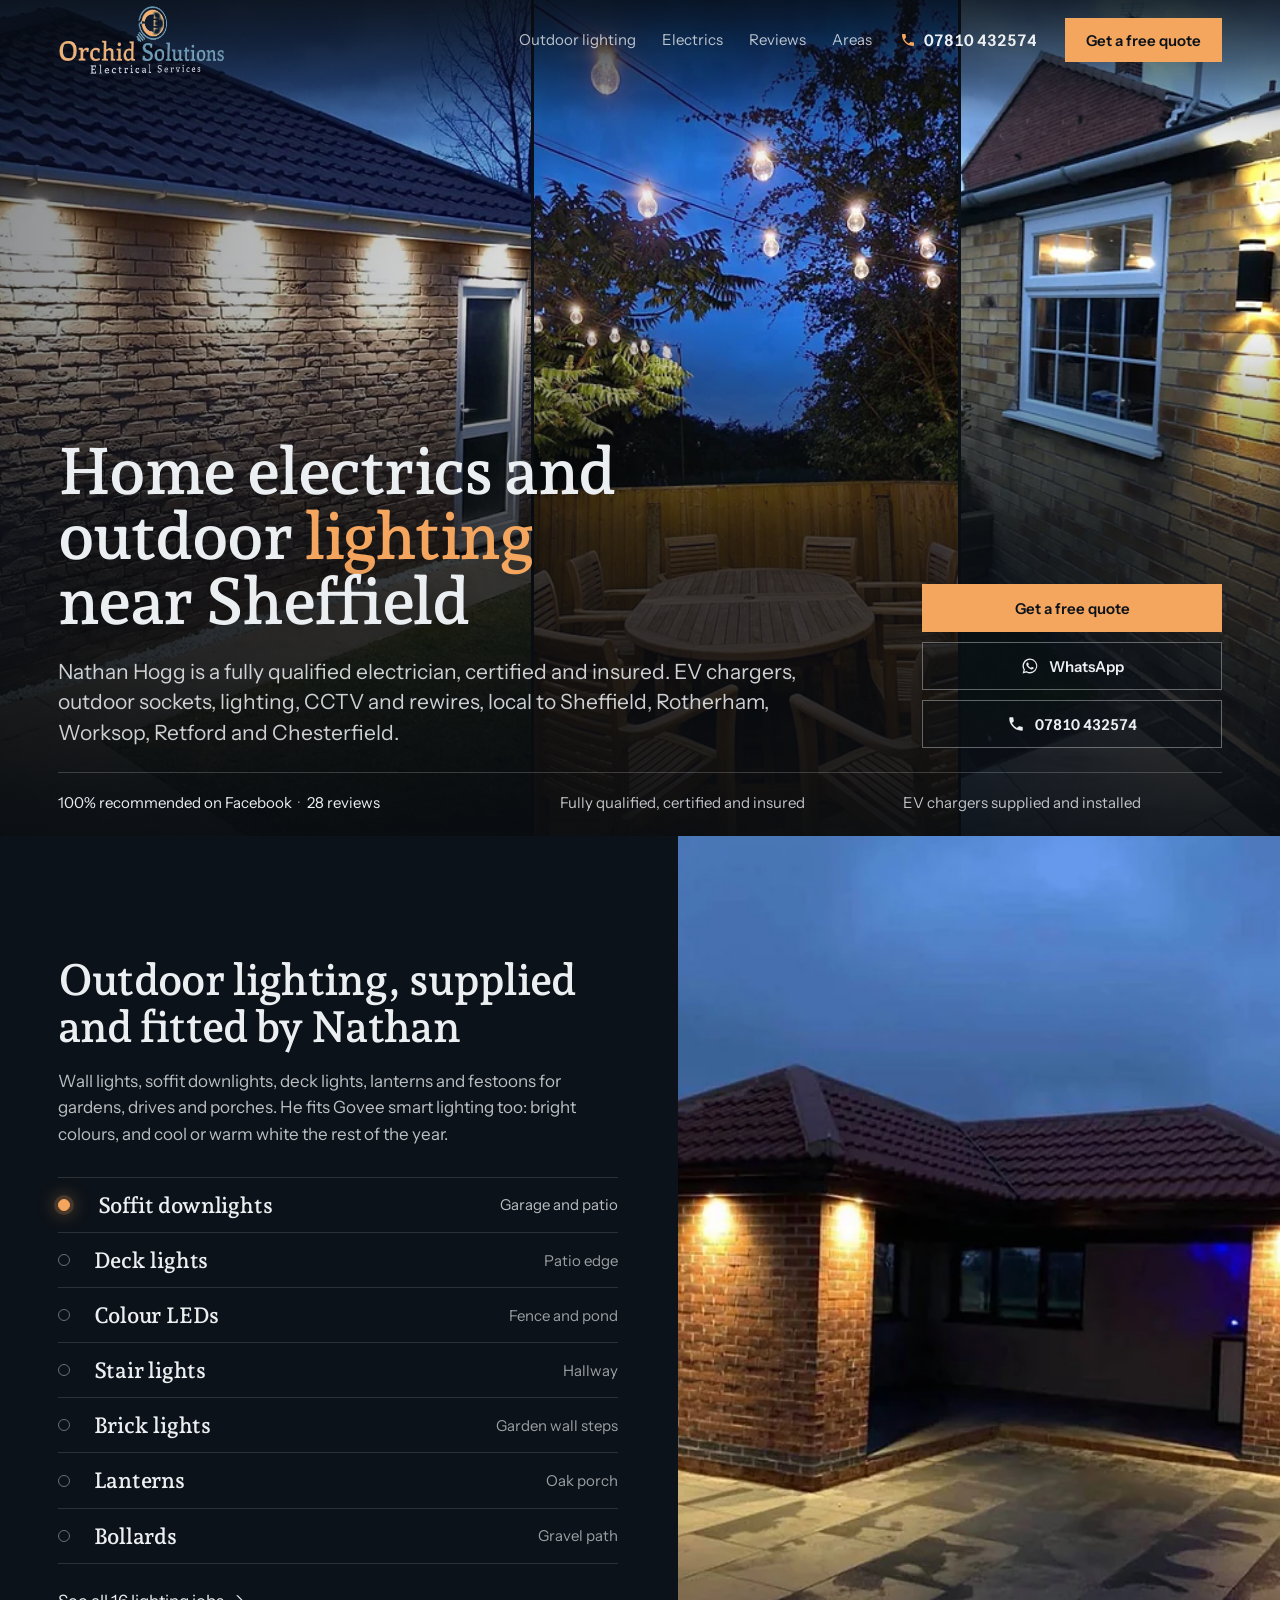
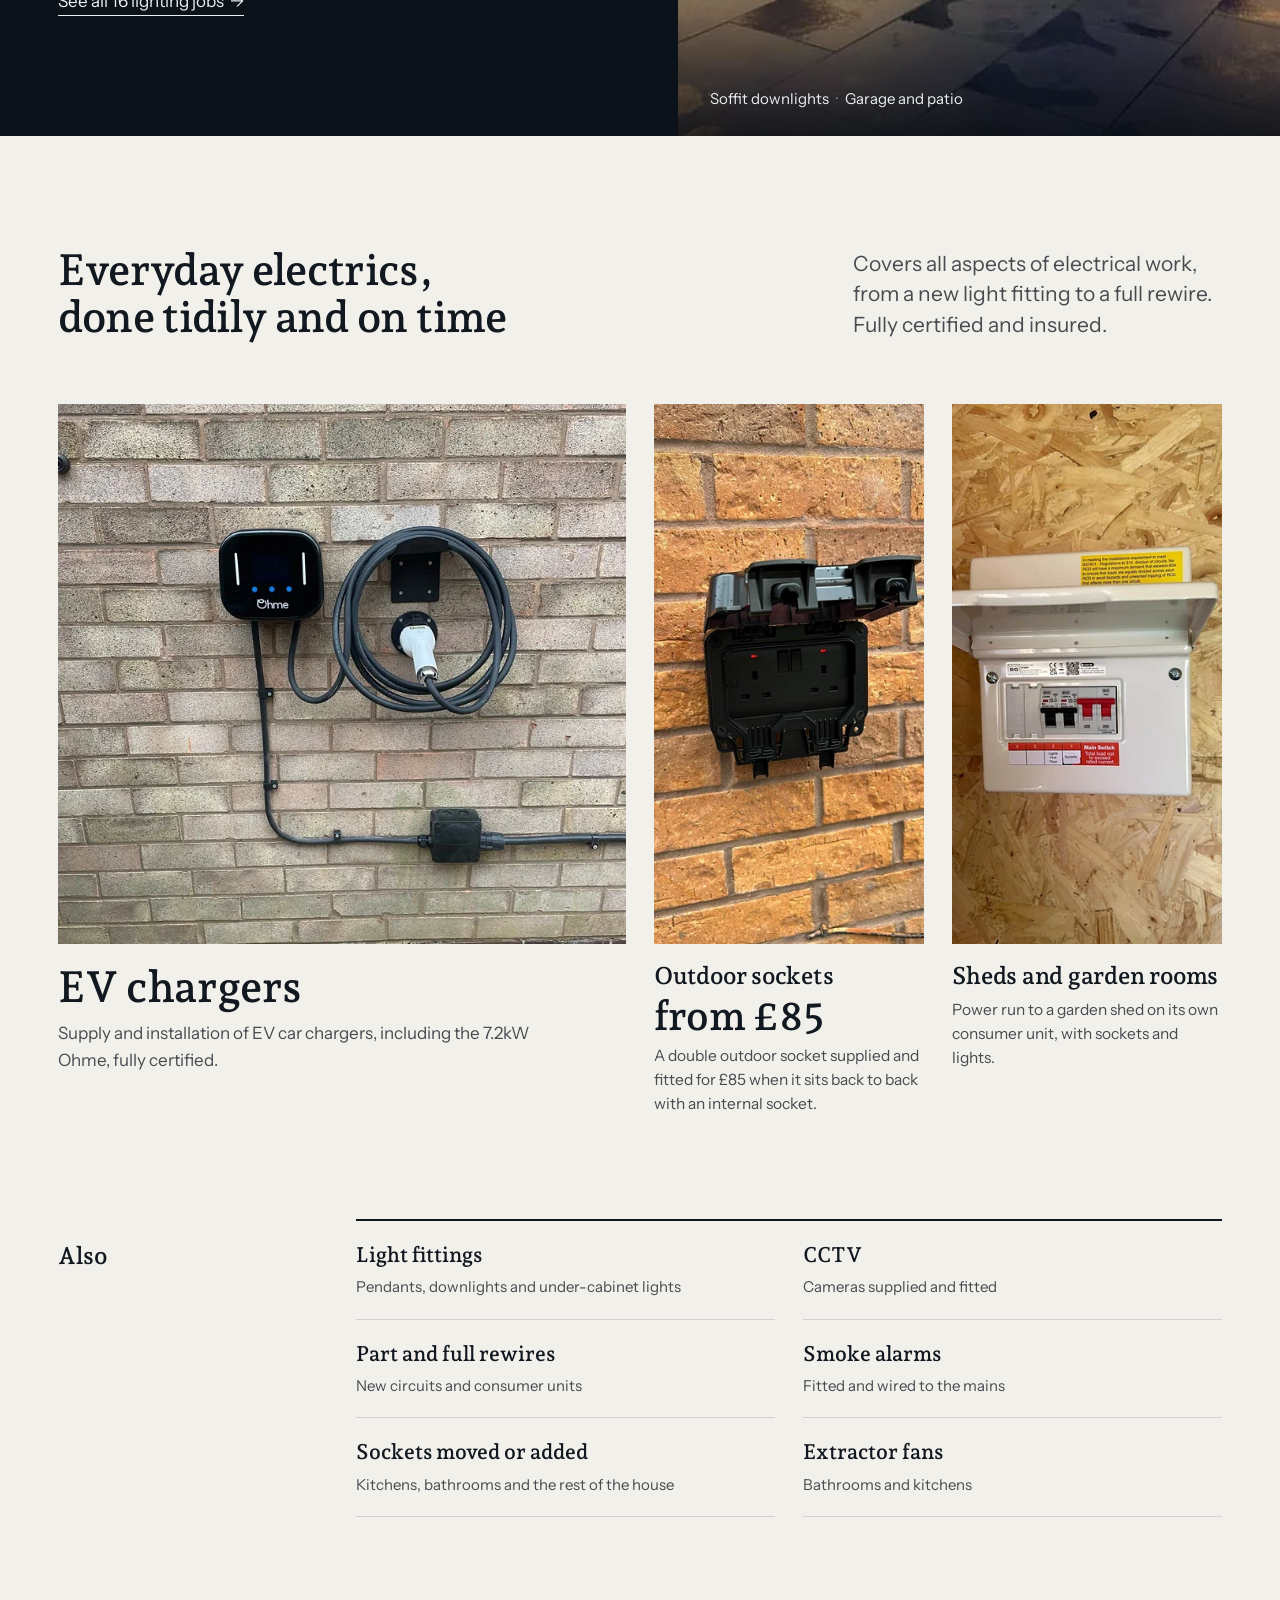
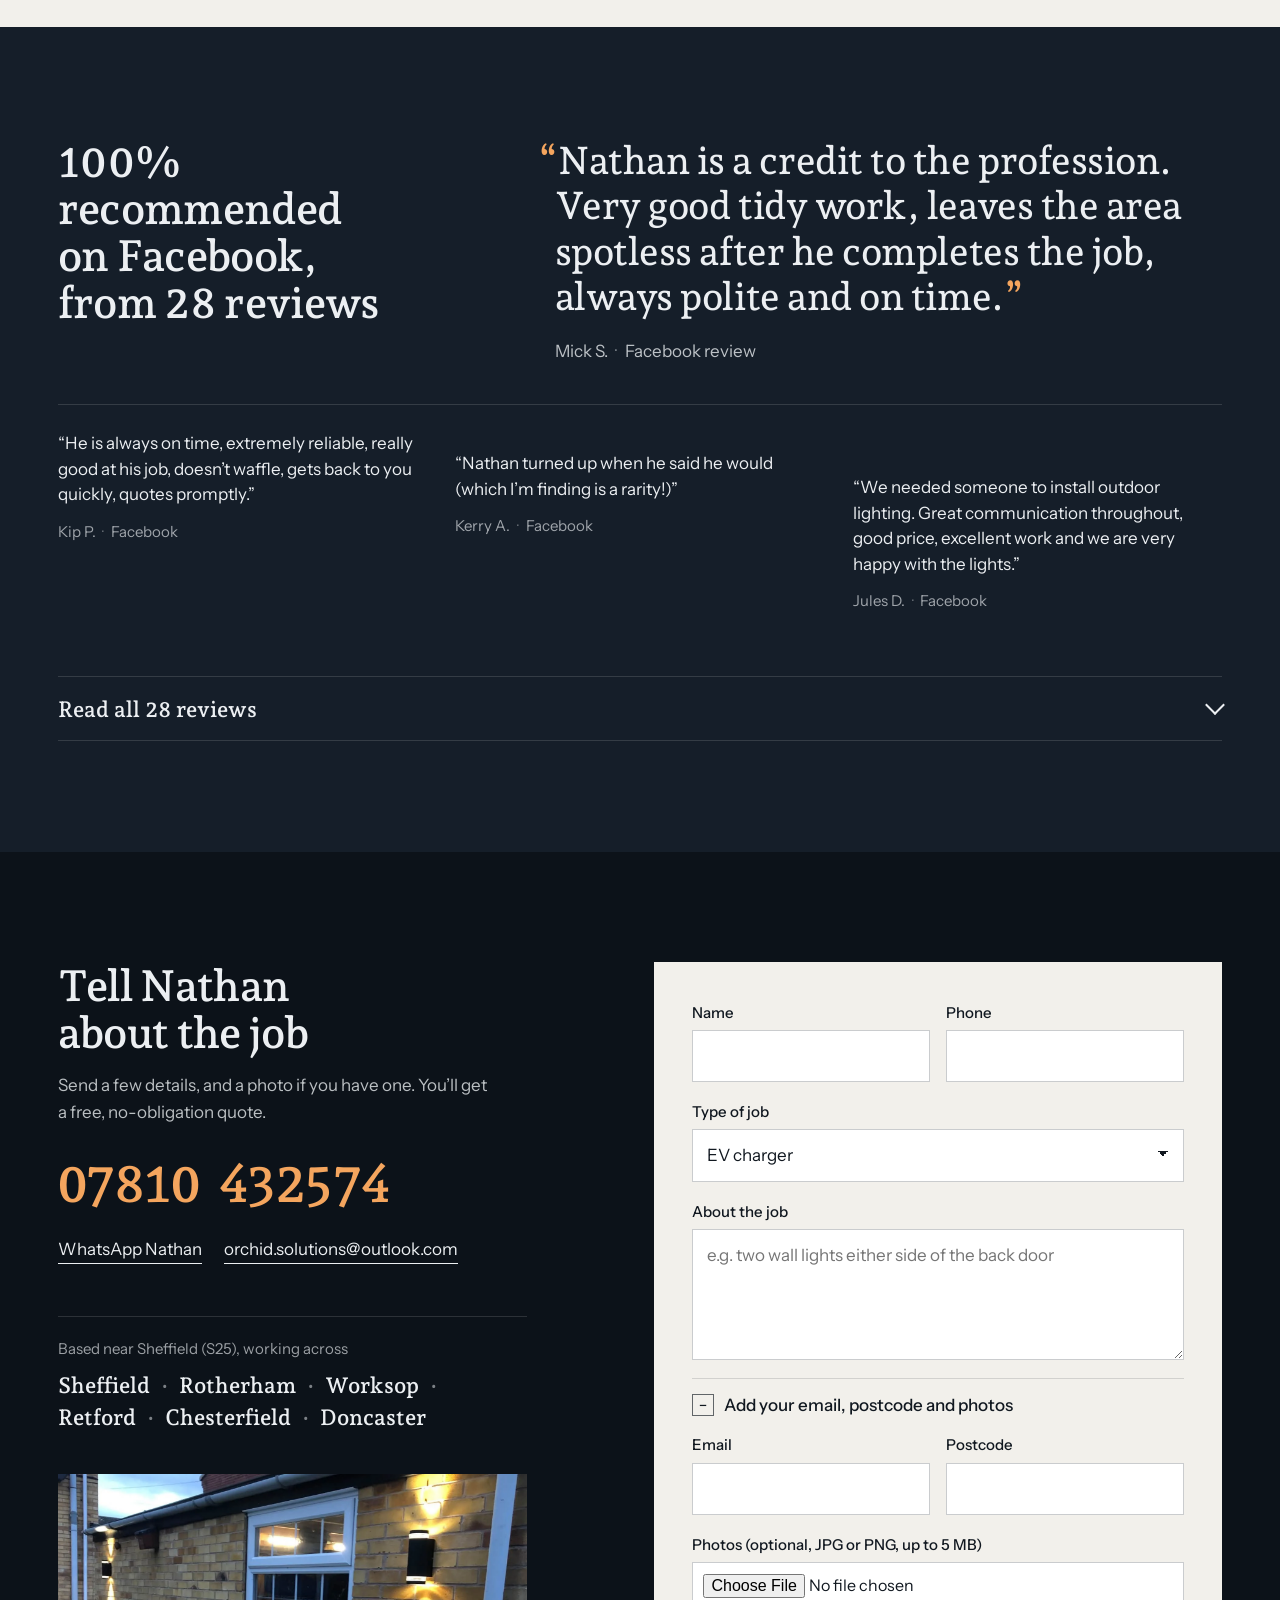
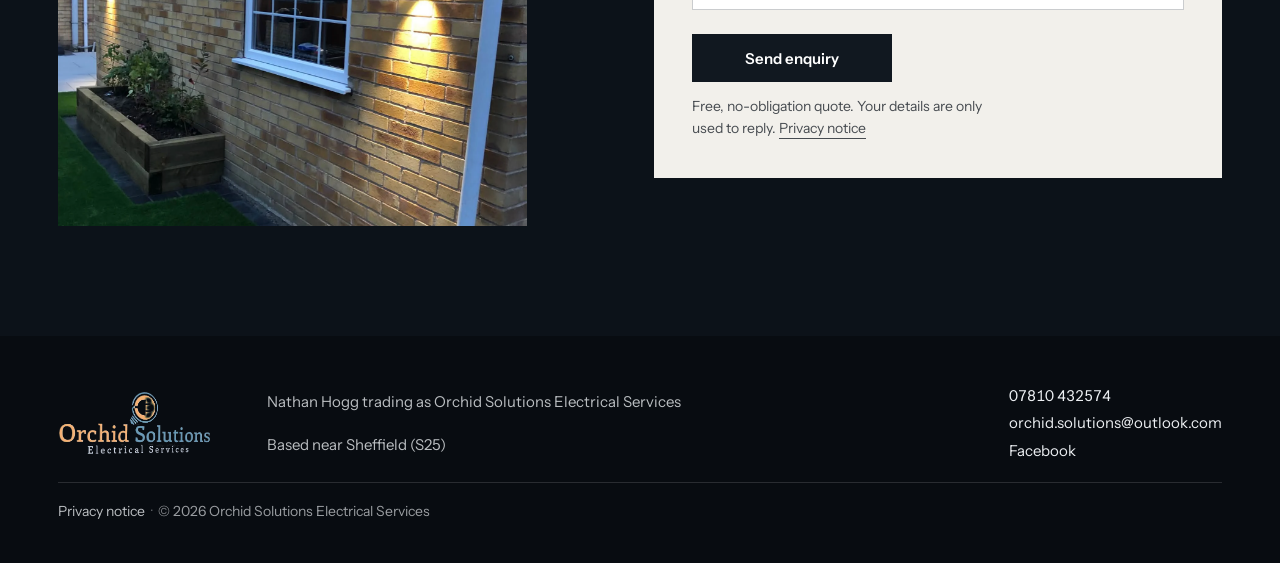
==== commit 9affa5d3: "Point canonical, og:image and sitemap at the Vercel preview address No domain is bought yet, so link" ====
--- a/index.html
+++ b/index.html
@@ -6,11 +6,14 @@
 <title>Electrician near Sheffield | EV chargers and outdoor lighting | Orchid Solutions Electrical Services</title>
 <meta name="description" content="Nathan Hogg, a fully qualified electrician based near Sheffield (S25). EV chargers, outdoor sockets, garden lighting, CCTV and rewires across Sheffield, Rotherham, Worksop, Retford and Chesterfield.">
 <meta name="theme-color" content="#0C1219">
-<link rel="canonical" href="https://orchidsolutionselectrical.co.uk/">
+<link rel="canonical" href="https://orchid-electrical.vercel.app/">
 <meta property="og:type" content="website">
+<meta property="og:url" content="https://orchid-electrical.vercel.app/">
 <meta property="og:title" content="Orchid Solutions Electrical Services | Electrician near Sheffield">
 <meta property="og:description" content="Home electrics and outdoor lighting near Sheffield. EV chargers, outdoor sockets, CCTV and rewires. 100% recommended on Facebook.">
-<meta property="og:image" content="https://orchidsolutionselectrical.co.uk/og.jpg">
+<meta property="og:image" content="https://orchid-electrical.vercel.app/og.jpg">
+<meta property="og:image:width" content="1200">
+<meta property="og:image:height" content="630">
 <meta property="og:locale" content="en_GB">
 <link rel="icon" href="favicon.png" type="image/png">
 <link rel="apple-touch-icon" href="apple-touch-icon.png">
@@ -21,7 +24,7 @@
 <link rel="preload" as="image" href="img/festoon-1080.webp" imagesrcset="img/festoon-480.webp 480w, img/festoon-720.webp 720w, img/festoon-1080.webp 1080w, img/festoon-1500.webp 1500w" imagesizes="100vw" media="(max-width: 759px)">
 <link rel="stylesheet" href="css/site.css">
 <script>(function(d){d.classList.add('js','no-intro')})(document.documentElement)</script>
-<script type="application/ld+json">{"@context":"https://schema.org","@type":["LocalBusiness","Electrician"],"name":"Orchid Solutions Electrical Services","founder":{"@type":"Person","name":"Nathan Hogg"},"telephone":"+447810432574","email":"orchid.solutions@outlook.com","url":"https://orchidsolutionselectrical.co.uk/","image":"https://orchidsolutionselectrical.co.uk/og.jpg","address":{"@type":"PostalAddress","addressLocality":"Sheffield","postalCode":"S25","addressCountry":"GB"},"areaServed":["Sheffield","Rotherham","Worksop","Retford","Chesterfield","Doncaster"],"sameAs":["https://www.facebook.com/Orchidsolutionselectricalservices/"]}</script>
+<script type="application/ld+json">{"@context":"https://schema.org","@type":["LocalBusiness","Electrician"],"name":"Orchid Solutions Electrical Services","founder":{"@type":"Person","name":"Nathan Hogg"},"telephone":"+447810432574","email":"orchid.solutions@outlook.com","url":"https://orchid-electrical.vercel.app/","image":"https://orchid-electrical.vercel.app/og.jpg","address":{"@type":"PostalAddress","addressLocality":"Sheffield","postalCode":"S25","addressCountry":"GB"},"areaServed":["Sheffield","Rotherham","Worksop","Retford","Chesterfield","Doncaster"],"sameAs":["https://www.facebook.com/Orchidsolutionselectricalservices/"]}</script>
 <script defer src="js/site.js"></script>
 </head>
 <body>
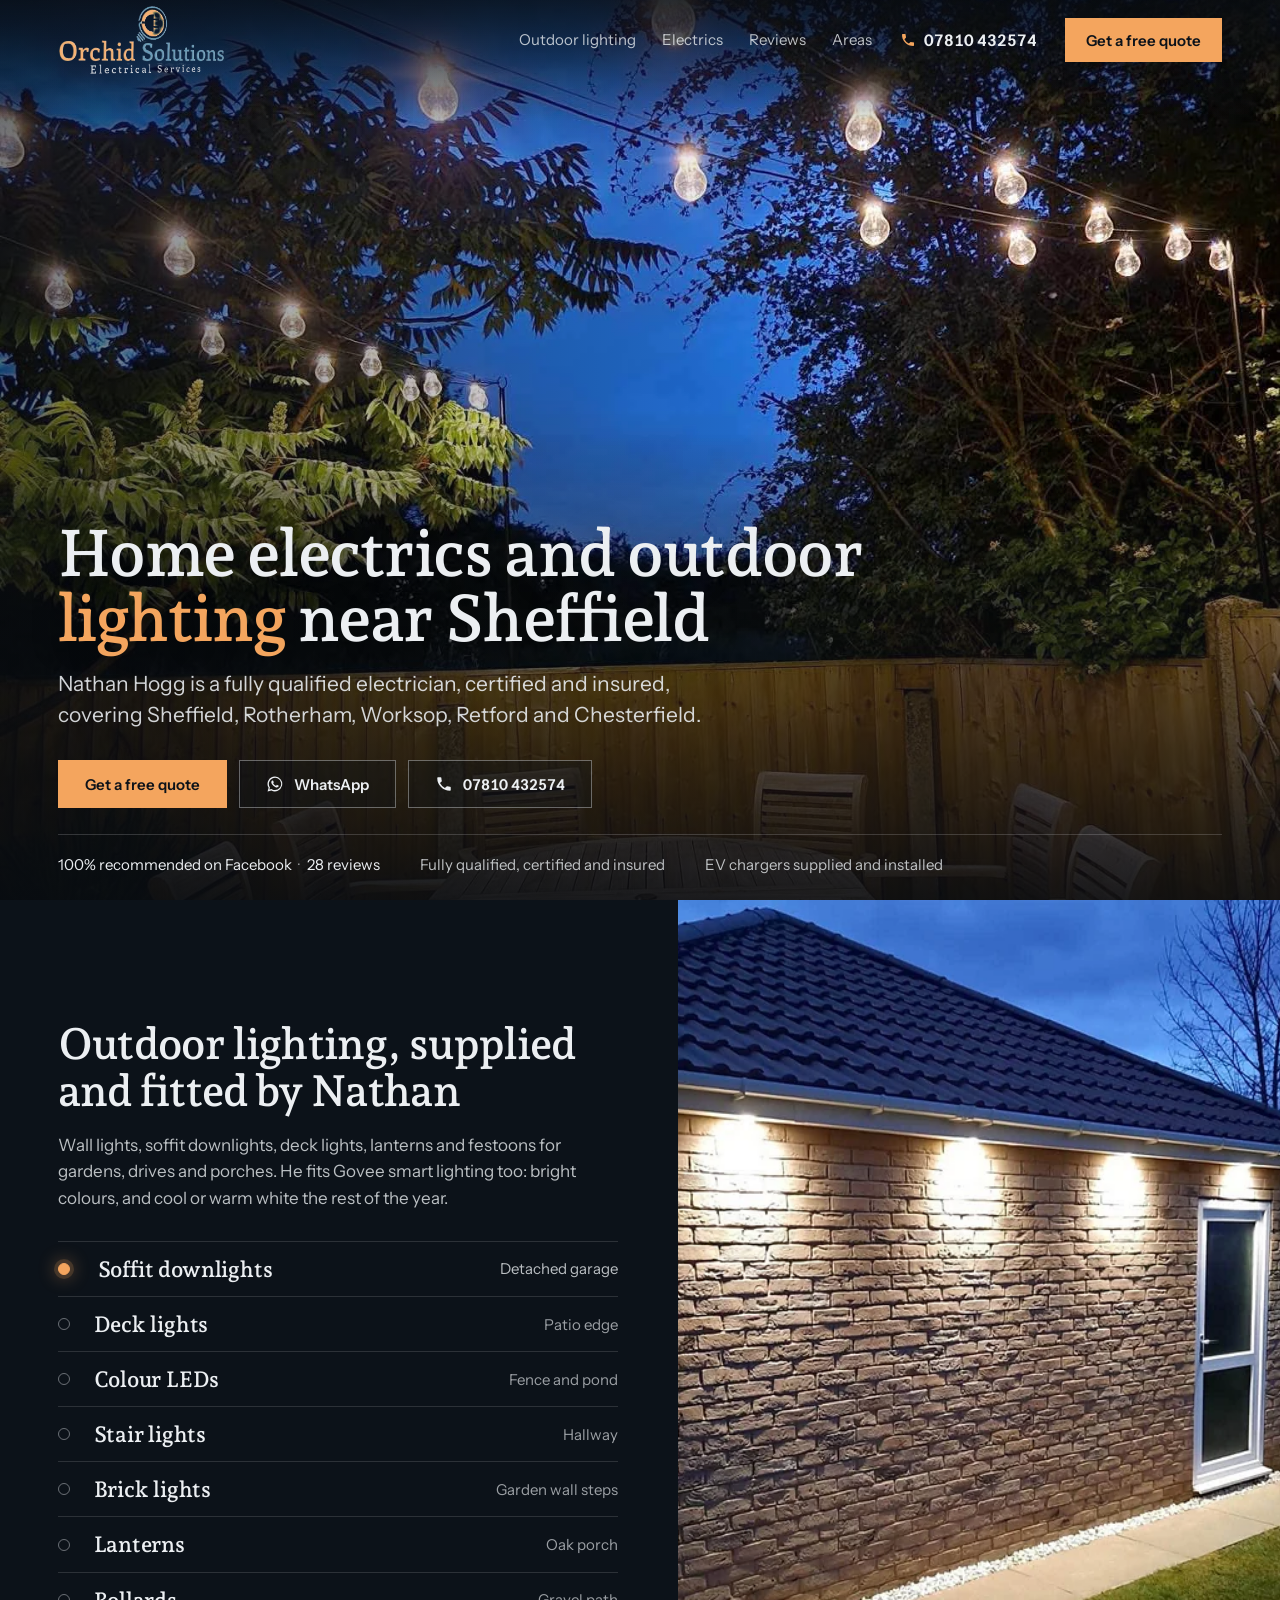
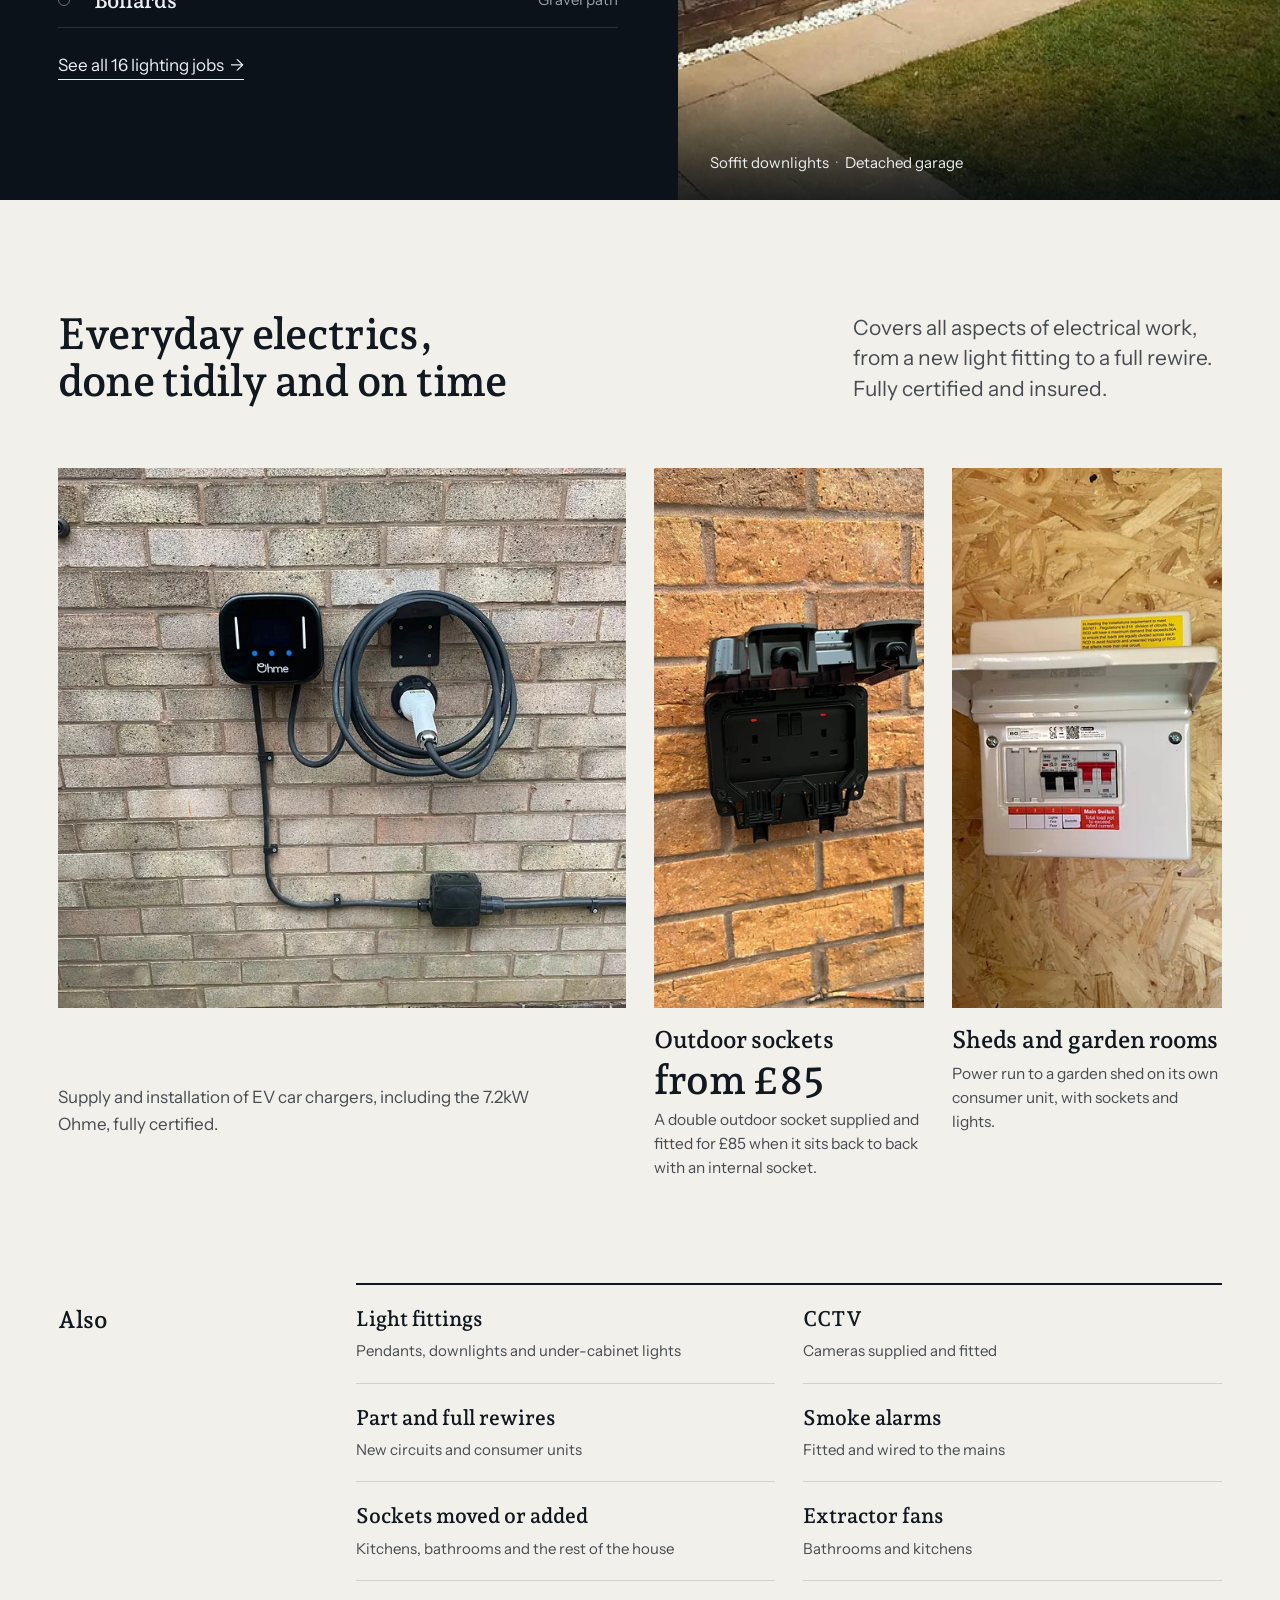
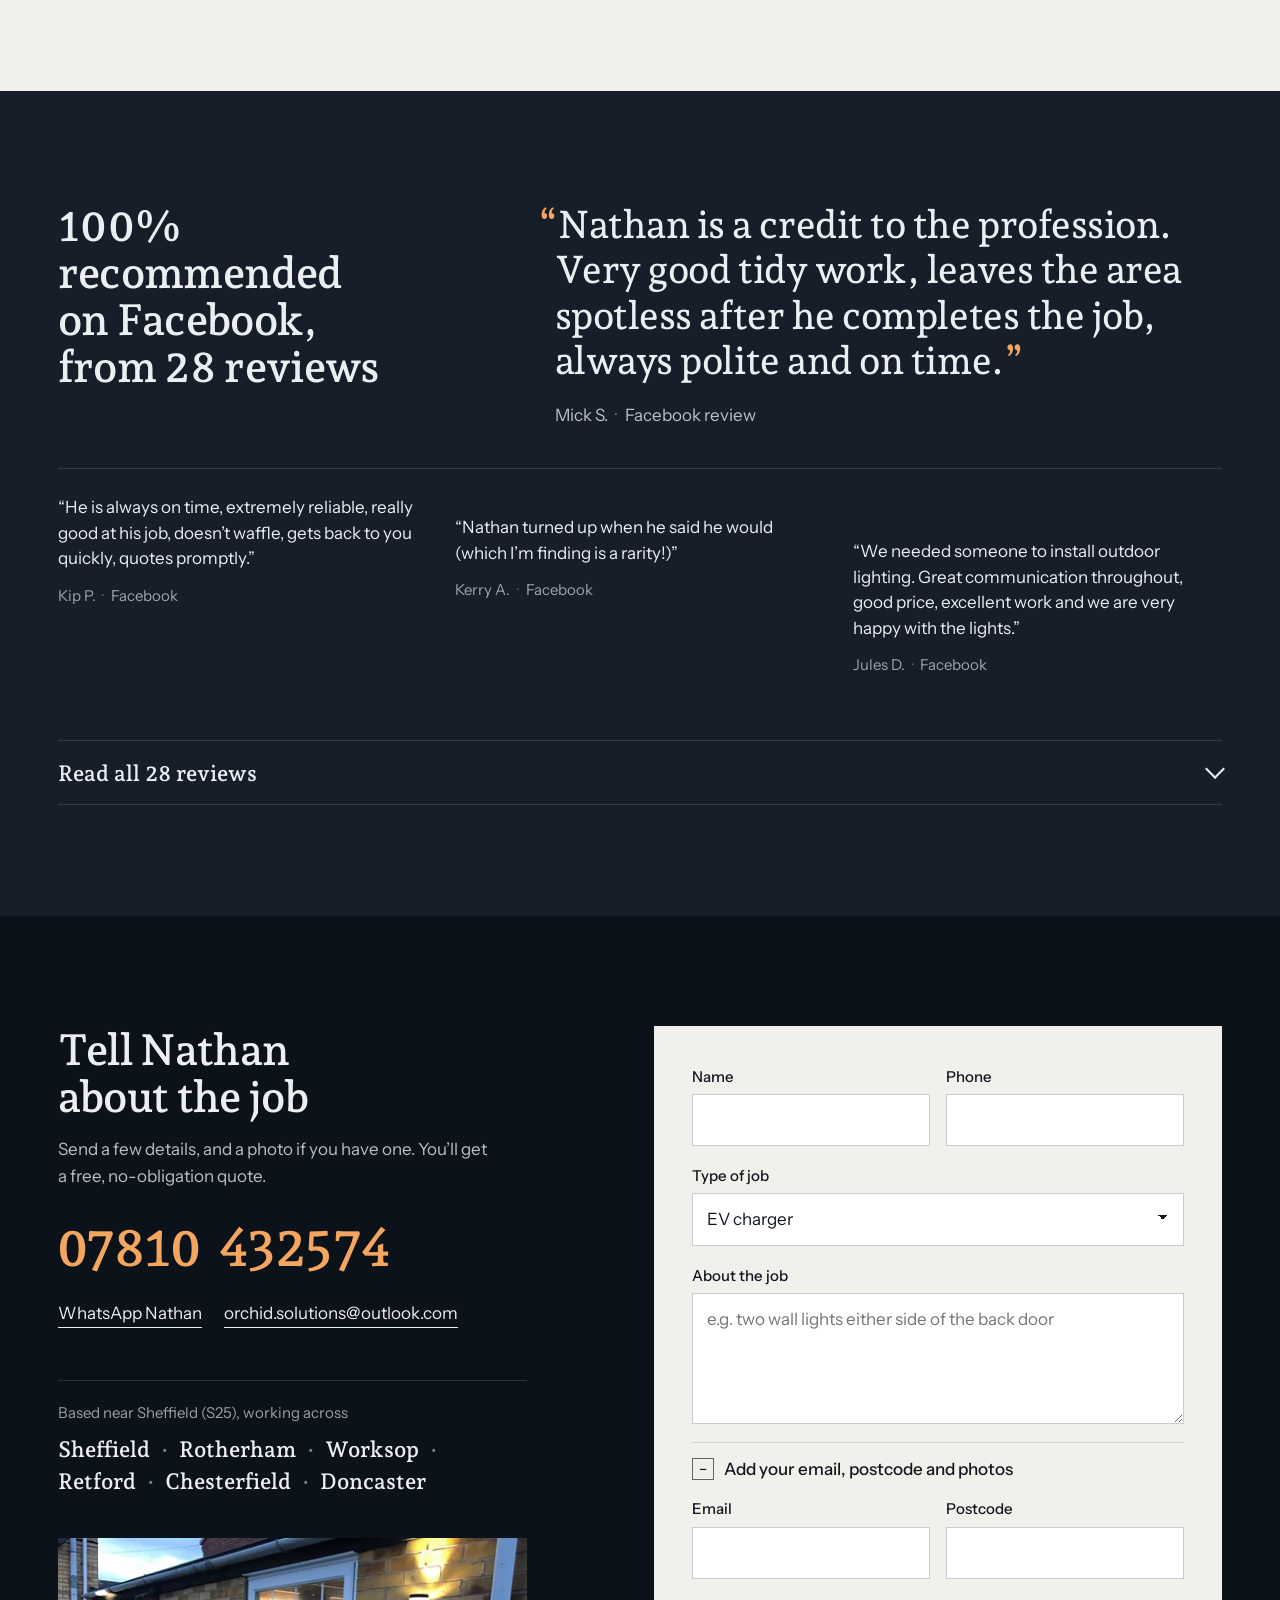
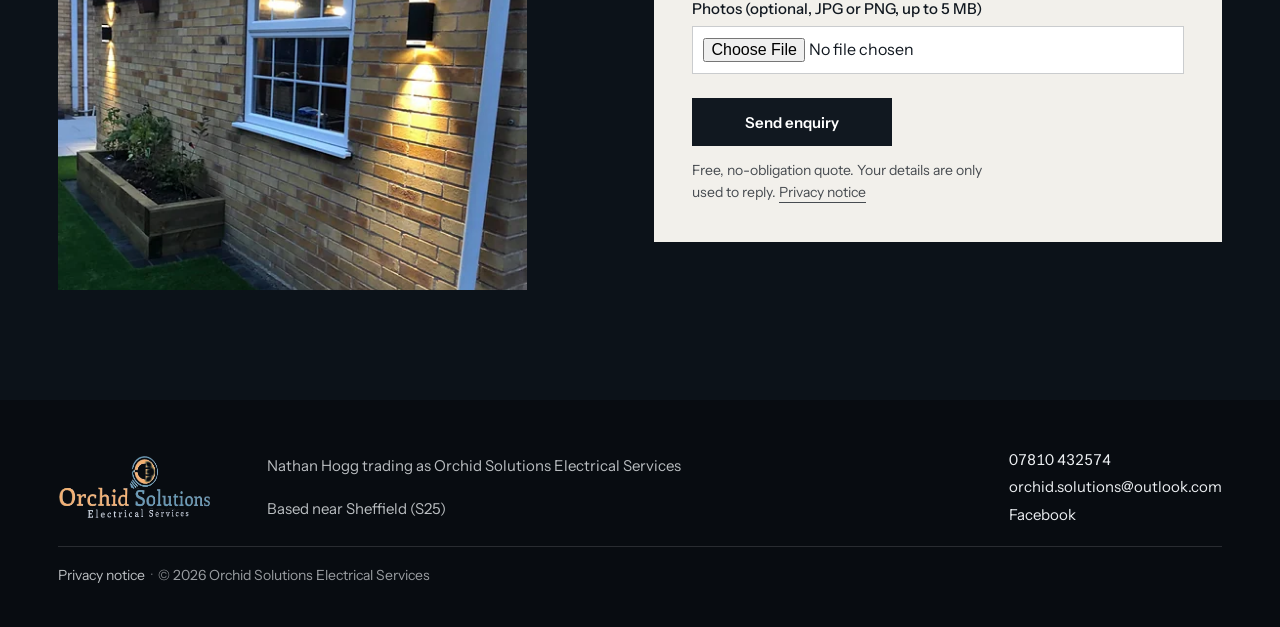
==== commit 2d939fcf: "Hero: one full-screen festoon frame, no peek of the next section The three-panel hero read as a coll" ====
--- a/index.html
+++ b/index.html
@@ -20,8 +20,7 @@
 <link rel="preconnect" href="https://fonts.googleapis.com">
 <link rel="preconnect" href="https://fonts.gstatic.com" crossorigin>
 <link rel="stylesheet" href="https://fonts.googleapis.com/css2?family=Andada+Pro:wght@500..700&family=Instrument+Sans:wght@400..600&display=swap">
-<link rel="preload" as="image" href="img/garage-1080.webp" imagesrcset="img/garage-480.webp 480w, img/garage-720.webp 720w, img/garage-1080.webp 1080w, img/garage-1440.webp 1440w" imagesizes="42vw" media="(min-width: 760px)">
-<link rel="preload" as="image" href="img/festoon-1080.webp" imagesrcset="img/festoon-480.webp 480w, img/festoon-720.webp 720w, img/festoon-1080.webp 1080w, img/festoon-1500.webp 1500w" imagesizes="100vw" media="(max-width: 759px)">
+<link rel="preload" as="image" href="img/festoon-1080.webp" imagesrcset="img/festoon-480.webp 480w, img/festoon-720.webp 720w, img/festoon-1080.webp 1080w, img/festoon-1500.webp 1500w" imagesizes="100vw">
 <link rel="stylesheet" href="css/site.css">
 <script>(function(d){d.classList.add('js','no-intro')})(document.documentElement)</script>
 <script type="application/ld+json">{"@context":"https://schema.org","@type":["LocalBusiness","Electrician"],"name":"Orchid Solutions Electrical Services","founder":{"@type":"Person","name":"Nathan Hogg"},"telephone":"+447810432574","email":"orchid.solutions@outlook.com","url":"https://orchid-electrical.vercel.app/","image":"https://orchid-electrical.vercel.app/og.jpg","address":{"@type":"PostalAddress","addressLocality":"Sheffield","postalCode":"S25","addressCountry":"GB"},"areaServed":["Sheffield","Rotherham","Worksop","Retford","Chesterfield","Doncaster"],"sameAs":["https://www.facebook.com/Orchidsolutionselectricalservices/"]}</script>
@@ -50,20 +49,15 @@
 <main id="top">
 
 <section class="hero" data-hero data-module="hero-night-panels" aria-labelledby="h1">
-  <div class="hero__panels">
-    <figure class="hero__p hero__p--a">
-      <picture>
-        <source media="(max-width: 759px)" srcset="img/festoon-480.webp 480w, img/festoon-720.webp 720w, img/festoon-1080.webp 1080w, img/festoon-1500.webp 1500w" sizes="100vw">
-        <img src="img/garage-1080.webp" srcset="img/garage-480.webp 480w, img/garage-720.webp 720w, img/garage-1080.webp 1080w, img/garage-1440.webp 1440w" sizes="(max-width: 759px) 100vw, 42vw" width="1440" height="1440" alt="Soffit downlights washing the brick wall of a detached garage at dusk" fetchpriority="high" decoding="async" style="object-position:58% 50%">
-      </picture>
-    </figure>
-    <figure class="hero__p hero__p--b"><img src="img/festoon-1080.webp" srcset="img/festoon-480.webp 480w, img/festoon-720.webp 720w, img/festoon-1080.webp 1080w, img/festoon-1500.webp 1500w" sizes="33vw" width="1500" height="2000" alt="Festoon lights strung over a dining patio at dusk" fetchpriority="high" decoding="async" style="object-position:50% 30%"></figure>
-    <figure class="hero__p hero__p--c"><img src="img/wall-1080.webp" srcset="img/wall-480.webp 480w, img/wall-720.webp 720w, img/wall-1080.webp 1080w, img/wall-1536.webp 1536w" sizes="25vw" width="1536" height="2048" alt="Up and down wall lights on a single-storey brick extension at dusk" fetchpriority="high" decoding="async" style="object-position:62% 50%"></figure>
-  </div>
+  <figure class="hero__ph">
+    <picture>
+      <img src="img/festoon-1080.webp" srcset="img/festoon-480.webp 480w, img/festoon-720.webp 720w, img/festoon-1080.webp 1080w, img/festoon-1500.webp 1500w" sizes="100vw" width="1500" height="2000" alt="Festoon lights strung through the trees over a garden patio at dusk" fetchpriority="high" decoding="async" style="object-position:50% 40%">
+    </picture>
+  </figure>
   <div class="hero__body wrap">
     <div class="hero__text">
       <h1 id="h1" class="t-display rv">Home electrics and outdoor <span class="accent">lighting</span> near Sheffield</h1>
-      <p class="t-lead hero__lead rv m-hide">Nathan Hogg is a fully qualified electrician, certified and insured. EV chargers, outdoor sockets, lighting, CCTV and rewires, local to Sheffield, Rotherham, Worksop, Retford and Chesterfield.</p>
+      <p class="t-lead hero__lead rv m-hide">Nathan Hogg is a fully qualified electrician, certified and insured, covering Sheffield, Rotherham, Worksop, Retford and Chesterfield.</p>
       <p class="t-lead hero__lead rv m-only">Fully qualified, certified and insured.</p>
     </div>
     <div class="hero__act rv">
@@ -89,7 +83,7 @@
       <h2 id="h-lighting" class="t-h2 rv">Outdoor lighting, supplied and fitted by Nathan</h2>
       <p class="after__lead rv">Wall lights, soffit downlights, deck lights, lanterns and festoons for gardens, drives and porches. <span class="m-hide">He fits Govee smart lighting too: bright colours, and cool or warm white the rest of the year.</span></p>
       <ul class="after__list m-hide" role="list" aria-label="Lighting jobs">
-        <li><button type="button" class="after__row is-on" data-plate="0" aria-pressed="true"><span class="after__lamp" aria-hidden="true"></span><span class="after__name">Soffit downlights</span><span class="after__where">Garage and patio</span></button></li>
+        <li><button type="button" class="after__row is-on" data-plate="0" aria-pressed="true"><span class="after__lamp" aria-hidden="true"></span><span class="after__name">Soffit downlights</span><span class="after__where">Detached garage</span></button></li>
         <li><button type="button" class="after__row" data-plate="1" aria-pressed="false"><span class="after__lamp" aria-hidden="true"></span><span class="after__name">Deck lights</span><span class="after__where">Patio edge</span></button></li>
         <li><button type="button" class="after__row" data-plate="2" aria-pressed="false"><span class="after__lamp" aria-hidden="true"></span><span class="after__name">Colour LEDs</span><span class="after__where">Fence and pond</span></button></li>
         <li><button type="button" class="after__row" data-plate="3" aria-pressed="false"><span class="after__lamp" aria-hidden="true"></span><span class="after__name">Stair lights</span><span class="after__where">Hallway</span></button></li>
@@ -102,7 +96,7 @@
   </div>
   <figure class="after__plate m-hide" aria-live="polite">
     <div class="after__imgs">
-      <img class="is-on" src="img/soffit-1080.webp" srcset="img/soffit-480.webp 480w, img/soffit-720.webp 720w, img/soffit-1080.webp 1080w, img/soffit-1334.webp 1334w" sizes="47vw" width="1334" height="1334" alt="Soffit downlights over a garage door and patio at night" loading="lazy" decoding="async" style="object-position:50% 45%">
+      <img class="is-on" src="img/garage-1080.webp" srcset="img/garage-480.webp 480w, img/garage-720.webp 720w, img/garage-1080.webp 1080w, img/garage-1440.webp 1440w" sizes="47vw" width="1440" height="1440" alt="Soffit downlights washing the brick wall of a detached garage at dusk" loading="lazy" decoding="async" style="object-position:55% 50%">
       <img src="img/deck-1080.webp" srcset="img/deck-480.webp 480w, img/deck-720.webp 720w, img/deck-1080.webp 1080w, img/deck-1536.webp 1536w" sizes="47vw" width="1536" height="2048" alt="Deck lights set into the edge of a patio, lighting the lawn at dusk" loading="lazy" decoding="async" style="object-position:50% 55%">
       <img src="img/leds-1080.webp" srcset="img/leds-480.webp 480w, img/leds-720.webp 720w, img/leds-1080.webp 1080w, img/leds-1440.webp 1440w" sizes="47vw" width="1440" height="1440" alt="Colour LED lights along a garden fence above a pond edging" loading="lazy" decoding="async" style="object-position:50% 50%">
       <img src="img/stairs-1080.webp" srcset="img/stairs-480.webp 480w, img/stairs-720.webp 720w, img/stairs-1080.webp 1080w, img/stairs-1536.webp 1536w" sizes="47vw" width="1536" height="2048" alt="Stair lights set into the wall beside a carpeted staircase" loading="lazy" decoding="async" style="object-position:50% 50%">
@@ -110,7 +104,7 @@
       <img src="img/porch-1080.webp" srcset="img/porch-480.webp 480w, img/porch-1080.webp 1080w, img/porch-1536.webp 1536w" sizes="47vw" width="1536" height="2048" alt="Two lanterns either side of a front door under an oak porch" loading="lazy" decoding="async" style="object-position:50% 60%">
       <img src="img/bollards-1080.webp" srcset="img/bollards-480.webp 480w, img/bollards-1080.webp 1080w, img/bollards-1536.webp 1536w" sizes="47vw" width="1536" height="2048" alt="Stainless bollard lights along a gravel path beside hydrangeas" loading="lazy" decoding="async" style="object-position:50% 60%">
     </div>
-    <figcaption class="after__cap"><span data-cap>Soffit downlights<span class="dot"></span>Garage and patio</span></figcaption>
+    <figcaption class="after__cap"><span data-cap>Soffit downlights<span class="dot"></span>Detached garage</span></figcaption>
   </figure>
   <div class="after__rail rail m-only" role="list" aria-label="Lighting jobs">
     <a role="listitem" class="after__card" href="#lighting" data-open="lighting" data-index="0"><span class="ph"><img src="img/garage-1080.webp" srcset="img/garage-480.webp 480w, img/garage-720.webp 720w, img/garage-1080.webp 1080w, img/garage-1440.webp 1440w" sizes="78vw" width="1440" height="1440" alt="Soffit downlights washing a garage wall at dusk" loading="lazy" decoding="async" style="object-position:60% 50%"></span><span class="after__cc">Soffit downlights<span class="dot"></span>Garage</span></a>
--- a/css/site.css
+++ b/css/site.css
@@ -326,42 +326,39 @@
   .nav__tel { font-size: .9375rem; }
 }
 
-/* ---------- hero: three of his evenings, side by side ---------- */
-.hero { position: relative; height: calc(100svh - 64px); min-height: 600px; max-height: 1040px; background: var(--c-bg); color: var(--c-ink); overflow: clip; }
-.hero__panels { position: absolute; inset: 0; display: grid; grid-template-columns: 5fr 4fr 3fr; gap: 3px; }
-.hero__p { position: relative; margin: 0; overflow: hidden; background: var(--c-bg-2); }
-.hero__p picture, .hero__p img { position: absolute; inset: 0; width: 100%; height: 100%; object-fit: cover; }
+/* ---------- hero: one of his evenings, the whole first screen ---------- */
+.hero { position: relative; height: 100svh; min-height: 620px; max-height: 1100px; background: var(--c-bg); color: var(--c-ink); overflow: clip; }
+.hero__ph { position: absolute; inset: 0; margin: 0; }
+.hero__ph picture, .hero__ph img { position: absolute; inset: 0; width: 100%; height: 100%; object-fit: cover; }
 .hero::after { content: ""; position: absolute; inset: 0; pointer-events: none;
   background:
-    linear-gradient(180deg, rgb(8 12 17 / .5) 0, rgb(8 12 17 / 0) 20%, rgb(8 12 17 / 0) 38%, rgb(8 12 17 / .7) 64%, rgb(8 12 17 / .94) 100%),
-    linear-gradient(90deg, rgb(8 12 17 / .45) 0, rgb(8 12 17 / 0) 60%); }
-.hero__body { position: absolute; z-index: 2; left: 0; right: 0; bottom: 88px; margin-inline: auto; max-width: 1440px; display: grid; grid-template-columns: minmax(0, 8fr) minmax(0, 4fr); column-gap: var(--col-gap); align-items: end; }
-.hero h1 { max-width: 15.5ch; text-shadow: 0 1px 24px rgb(0 0 0 / .35); }
-.hero__lead { margin-top: 22px; max-width: 54ch; color: rgb(236 239 242 / .86); }
-.hero__act { display: grid; gap: 10px; justify-self: end; width: min(100%, 300px); }
-.hero__act .btn { width: 100%; }
+    linear-gradient(180deg, rgb(8 12 17 / .5) 0, rgb(8 12 17 / 0) 16%),
+    linear-gradient(0deg, rgb(8 12 17 / .9) 0, rgb(8 12 17 / .55) 26%, rgb(8 12 17 / 0) 52%),
+    linear-gradient(90deg, rgb(8 12 17 / .55) 0, rgb(8 12 17 / .2) 38%, rgb(8 12 17 / 0) 62%); }
+.hero__body { position: absolute; z-index: 2; left: 0; right: 0; bottom: 92px; margin-inline: auto; max-width: 1440px; }
+.hero h1 { max-width: 19ch; text-shadow: 0 2px 30px rgb(0 0 0 / .35); }
+.hero__lead { margin-top: 18px; max-width: 46ch; color: rgb(236 239 242 / .88); }
+.hero__act { margin-top: 30px; display: flex; flex-wrap: wrap; gap: 12px; }
+.hero__act .btn { min-width: 0; }
 .hero__facts { position: absolute; z-index: 2; left: 0; right: 0; bottom: 0; max-width: 1440px; margin-inline: auto; }
-.hero__facts ul { display: flex; gap: 0; border-top: 1px solid rgb(236 239 242 / .2); }
-.hero__facts li { flex: 1 1 0; padding: 18px 0 22px; font-size: .9375rem; color: rgb(236 239 242 / .8); }
-.hero__facts li + li { padding-left: 24px; }
-.hero__facts a { color: var(--c-ink); background: linear-gradient(currentColor, currentColor) no-repeat 0 100% / 0 1px; transition: background-size var(--d-ui) var(--ease-io); padding-bottom: 2px; }
+.hero__facts ul { display: flex; gap: 40px; border-top: 1px solid rgb(236 239 242 / .18); }
+.hero__facts li { padding: 18px 0 24px; font-size: .9375rem; color: rgb(236 239 242 / .78); }
+.hero__facts a { color: var(--c-ink); white-space: nowrap; background: linear-gradient(currentColor, currentColor) no-repeat 0 100% / 0 1px; transition: background-size var(--d-ui) var(--ease-io); padding-bottom: 2px; }
 @media (hover: hover) and (pointer: fine) { .hero__facts a:hover { background-size: 100% 1px; } }
-@media (max-width: 1080px) and (min-width: 760px) {
-  .hero__panels { grid-template-columns: 7fr 5fr; }
-  .hero__p--c { display: none; }
-  .hero__body { grid-template-columns: 1fr; row-gap: 28px; }
-  .hero__act { justify-self: start; grid-auto-flow: column; width: auto; }
-}
-@media (max-width: 759px) {
-  .hero { height: 88svh; min-height: 560px; }
-  .hero__panels { grid-template-columns: 1fr; }
-  .hero__p--b, .hero__p--c { display: none; }
-  .hero__p--a img { object-position: 50% 30% !important; }
+@media (max-height: 760px) and (min-width: 760px) {
+  .hero__body { bottom: 78px; }
+  .hero h1 { font-size: clamp(2.4rem, 1rem + 3.6vw, 4rem); }
+  .hero__act { margin-top: 24px; }
+}
+@media (max-width: 759px) {
+  .hero { height: 100svh; min-height: 560px; }
+  .hero__ph img { object-position: 50% 30% !important; }
   .hero::after { background: linear-gradient(180deg, rgb(8 12 17 / .55) 0, rgb(8 12 17 / 0) 18%, rgb(8 12 17 / 0) 40%, rgb(8 12 17 / .78) 66%, rgb(8 12 17 / .95) 100%); }
-  .hero__body { bottom: 62px; grid-template-columns: 1fr; row-gap: 20px; }
+  .hero__body { bottom: 62px; }
   .hero h1 { font-size: clamp(2.05rem, 9.2vw, 2.45rem); max-width: none; }
   .hero__lead { margin-top: 14px; font-size: 1.0625rem; }
-  .hero__act { justify-self: stretch; width: 100%; }
+  .hero__act { margin-top: 20px; }
+  .hero__act .btn { width: 100%; }
   .hero__facts li { padding: 14px 0 16px; font-size: .875rem; }
 }
 
@@ -607,4 +604,3 @@
 .qform .field .msg { color: #A23B0C; }
 .qform .field[data-state="error"] > input, .qform .field[data-state="error"] > textarea { border-color: #A23B0C; }
 .qform :focus-visible { outline-color: #111820; }
-.hero__facts li:first-child { flex-grow: 1.5; } .hero__facts a { white-space: nowrap; }
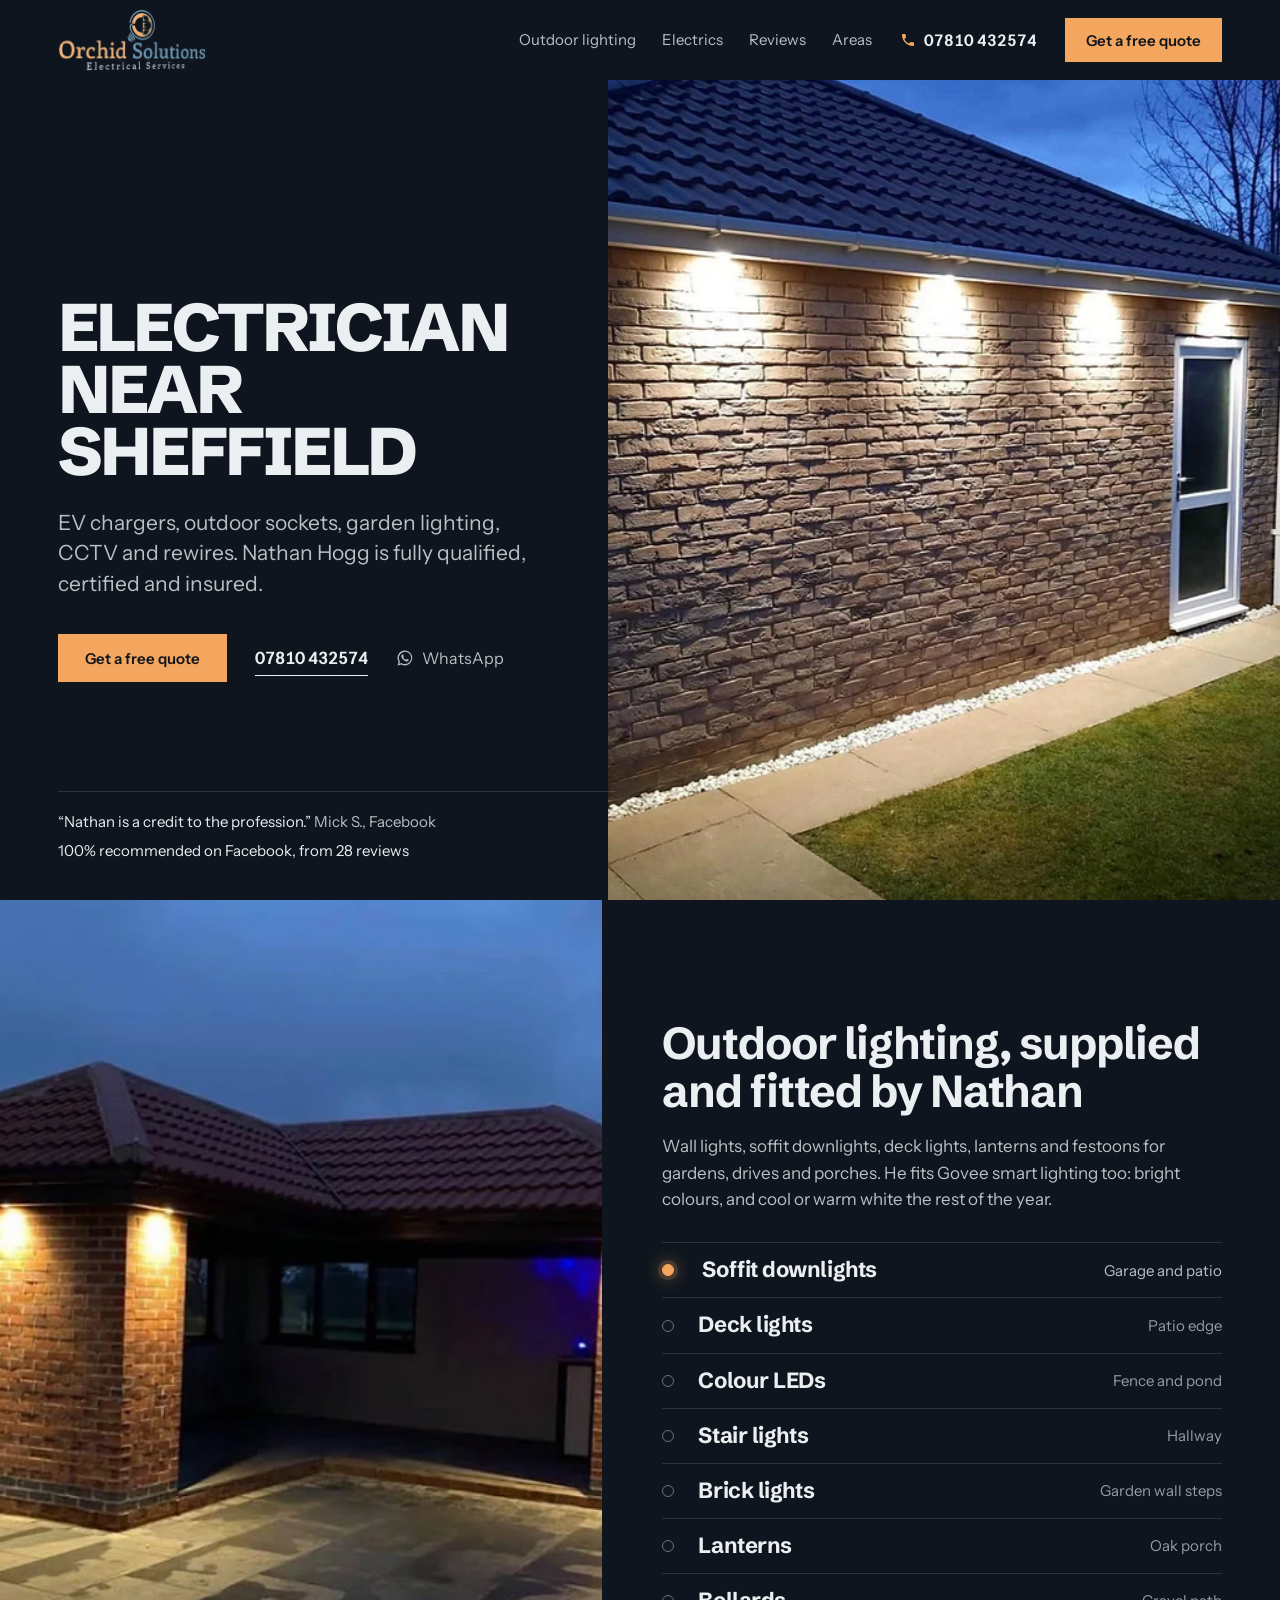
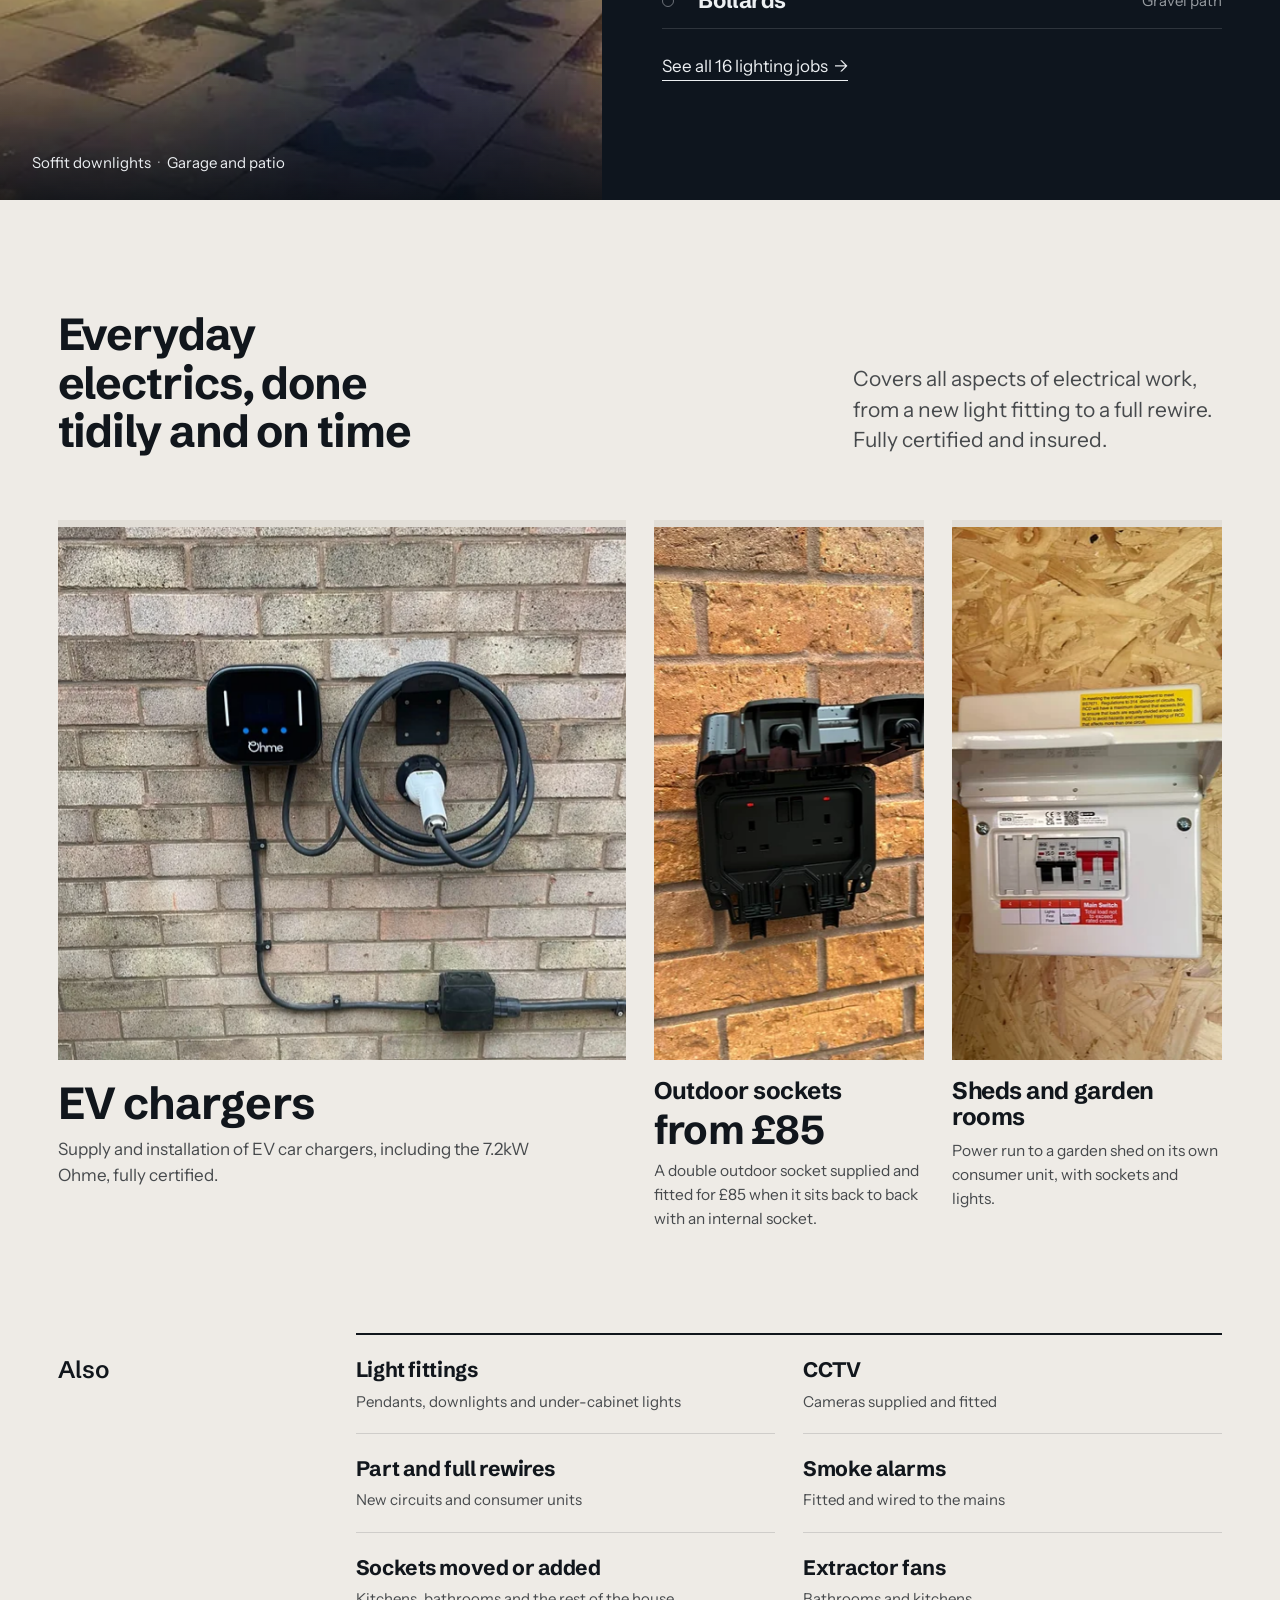
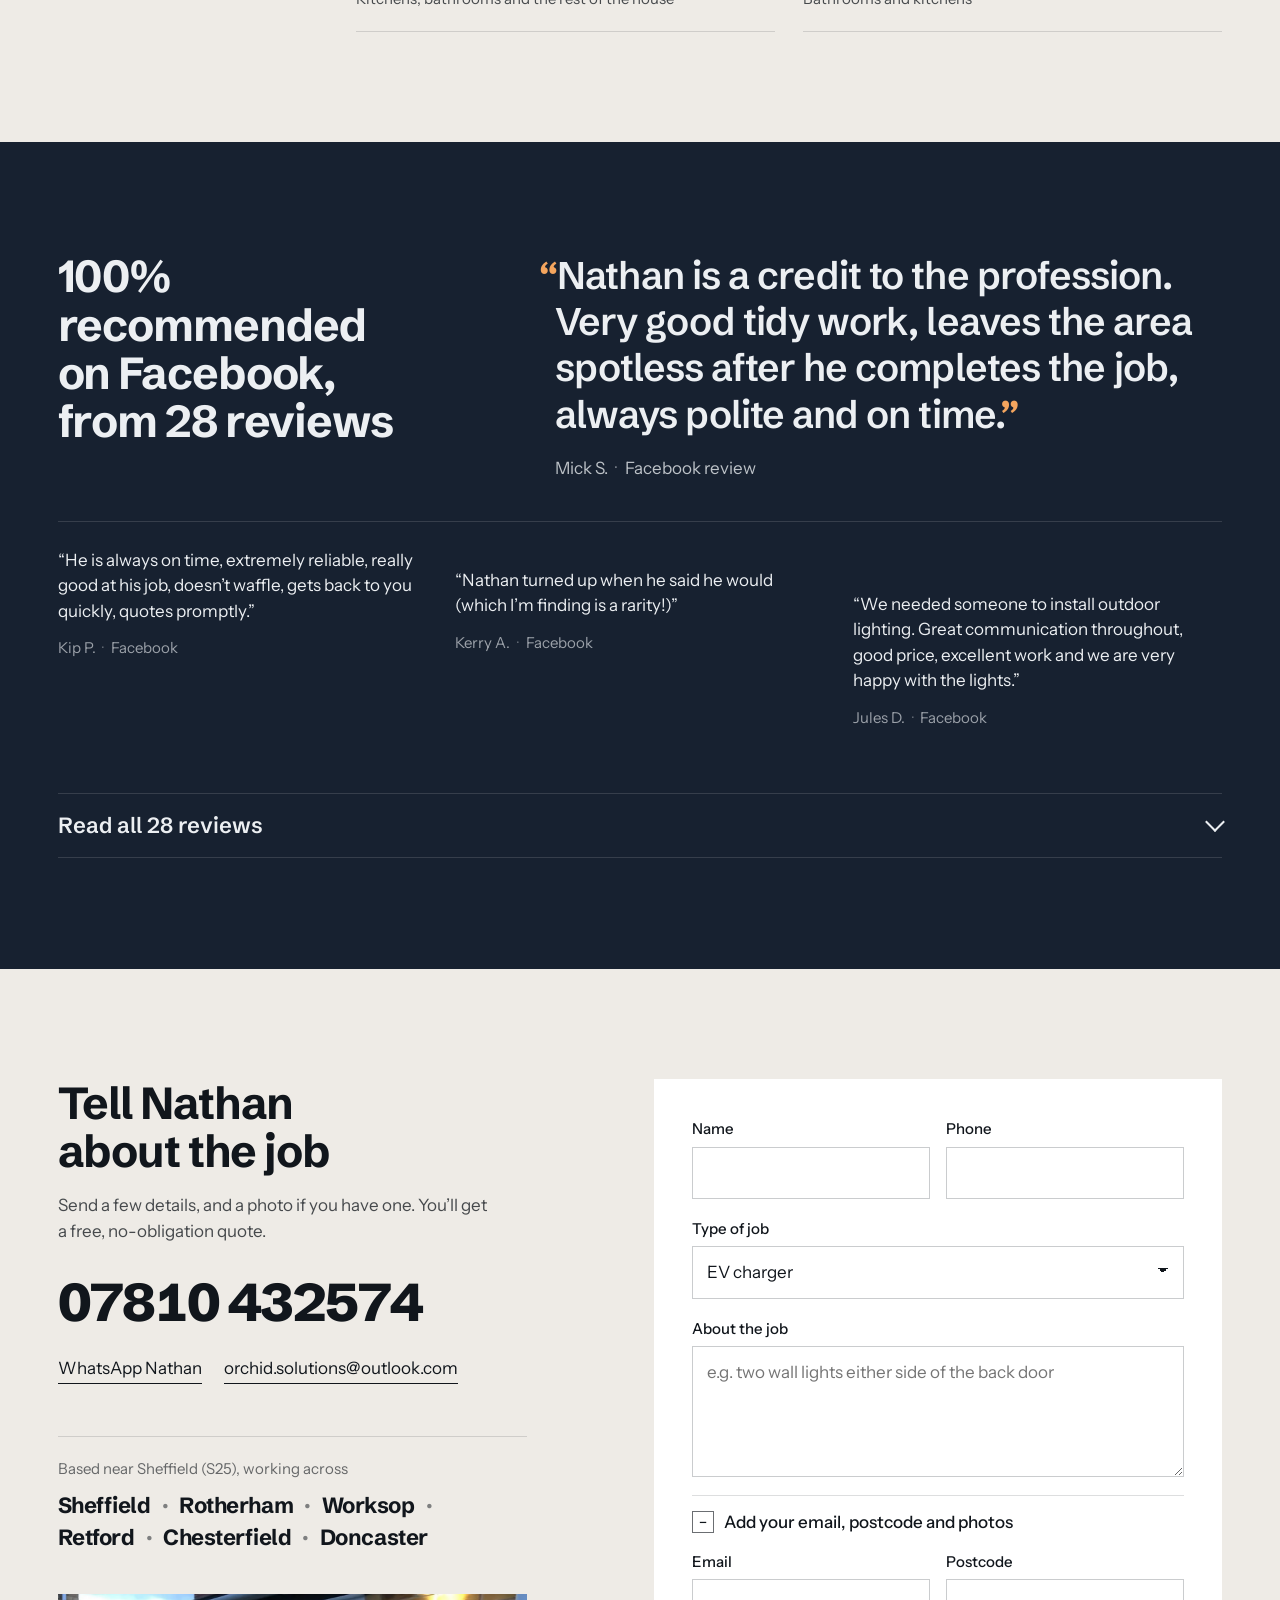
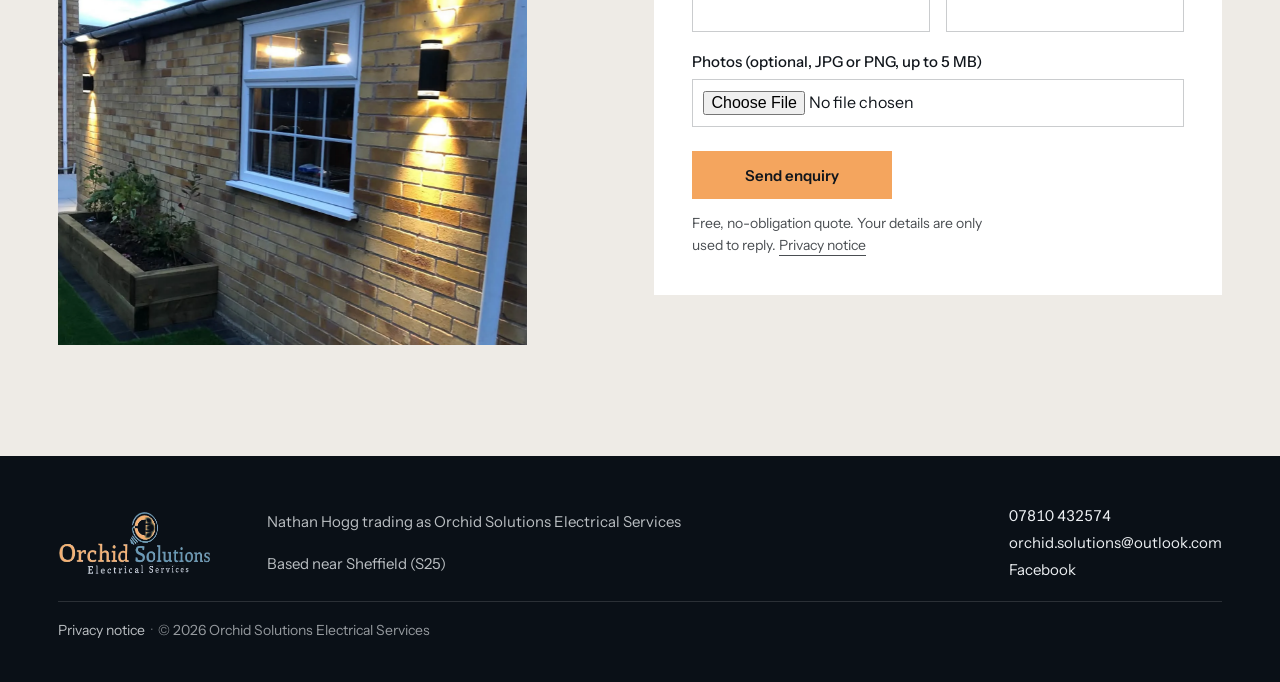
==== commit f9387e61: "Re-skin after Klindworth, one-colour top, motion - Display face Schibsted Grotesk, upper-case H1 'El" ====
--- a/index.html
+++ b/index.html
@@ -5,7 +5,7 @@
 <meta name="viewport" content="width=device-width, initial-scale=1, viewport-fit=cover">
 <title>Electrician near Sheffield | EV chargers and outdoor lighting | Orchid Solutions Electrical Services</title>
 <meta name="description" content="Nathan Hogg, a fully qualified electrician based near Sheffield (S25). EV chargers, outdoor sockets, garden lighting, CCTV and rewires across Sheffield, Rotherham, Worksop, Retford and Chesterfield.">
-<meta name="theme-color" content="#0C1219">
+<meta name="theme-color" content="#0E151E">
 <link rel="canonical" href="https://orchid-electrical.vercel.app/">
 <meta property="og:type" content="website">
 <meta property="og:url" content="https://orchid-electrical.vercel.app/">
@@ -19,11 +19,13 @@
 <link rel="apple-touch-icon" href="apple-touch-icon.png">
 <link rel="preconnect" href="https://fonts.googleapis.com">
 <link rel="preconnect" href="https://fonts.gstatic.com" crossorigin>
-<link rel="stylesheet" href="https://fonts.googleapis.com/css2?family=Andada+Pro:wght@500..700&family=Instrument+Sans:wght@400..600&display=swap">
-<link rel="preload" as="image" href="img/festoon-1080.webp" imagesrcset="img/festoon-480.webp 480w, img/festoon-720.webp 720w, img/festoon-1080.webp 1080w, img/festoon-1500.webp 1500w" imagesizes="100vw">
+<link rel="stylesheet" href="https://fonts.googleapis.com/css2?family=Schibsted+Grotesk:wght@500..800&family=Instrument+Sans:wght@400..600&display=swap">
+<link rel="preload" as="image" href="img/wall-1080.webp" imagesrcset="img/wall-480.webp 480w, img/wall-720.webp 720w, img/wall-1080.webp 1080w, img/wall-1536.webp 1536w" imagesizes="100vw" media="(max-width: 759px)">
+<link rel="preload" as="image" href="img/garage-1080.webp" imagesrcset="img/garage-480.webp 480w, img/garage-720.webp 720w, img/garage-1080.webp 1080w, img/garage-1440.webp 1440w" imagesizes="50vw" media="(min-width: 760px)">
 <link rel="stylesheet" href="css/site.css">
 <script>(function(d){d.classList.add('js','no-intro')})(document.documentElement)</script>
 <script type="application/ld+json">{"@context":"https://schema.org","@type":["LocalBusiness","Electrician"],"name":"Orchid Solutions Electrical Services","founder":{"@type":"Person","name":"Nathan Hogg"},"telephone":"+447810432574","email":"orchid.solutions@outlook.com","url":"https://orchid-electrical.vercel.app/","image":"https://orchid-electrical.vercel.app/og.jpg","address":{"@type":"PostalAddress","addressLocality":"Sheffield","postalCode":"S25","addressCountry":"GB"},"areaServed":["Sheffield","Rotherham","Worksop","Retford","Chesterfield","Doncaster"],"sameAs":["https://www.facebook.com/Orchidsolutionselectricalservices/"]}</script>
+<script defer src="js/lenis.min.js"></script>
 <script defer src="js/site.js"></script>
 </head>
 <body>
@@ -48,55 +50,50 @@
 
 <main id="top">
 
-<section class="hero" data-hero data-module="hero-night-panels" aria-labelledby="h1">
-  <figure class="hero__ph">
-    <picture>
-      <img src="img/festoon-1080.webp" srcset="img/festoon-480.webp 480w, img/festoon-720.webp 720w, img/festoon-1080.webp 1080w, img/festoon-1500.webp 1500w" sizes="100vw" width="1500" height="2000" alt="Festoon lights strung through the trees over a garden patio at dusk" fetchpriority="high" decoding="async" style="object-position:50% 40%">
-    </picture>
+<section class="hero on-night" data-hero data-module="hero-half-photo" aria-labelledby="h1">
+  <figure class="hero__media">
+    <div class="hero__par" data-par="6"><picture>
+      <source media="(max-width: 759px)" srcset="img/wall-480.webp 480w, img/wall-720.webp 720w, img/wall-1080.webp 1080w, img/wall-1536.webp 1536w" sizes="100vw">
+      <img src="img/garage-1080.webp" srcset="img/garage-480.webp 480w, img/garage-720.webp 720w, img/garage-1080.webp 1080w, img/garage-1440.webp 1440w" sizes="(max-width: 759px) 100vw, 50vw" width="1440" height="1440" alt="Soffit downlights washing the brick wall of a detached garage at dusk" fetchpriority="high" decoding="async" style="object-position:60% 50%">
+    </picture></div>
   </figure>
   <div class="hero__body wrap">
     <div class="hero__text">
-      <h1 id="h1" class="t-display rv">Home electrics and outdoor <span class="accent">lighting</span> near Sheffield</h1>
-      <p class="t-lead hero__lead rv m-hide">Nathan Hogg is a fully qualified electrician, certified and insured, covering Sheffield, Rotherham, Worksop, Retford and Chesterfield.</p>
-      <p class="t-lead hero__lead rv m-only">Fully qualified, certified and insured.</p>
-    </div>
-    <div class="hero__act rv">
-      <a class="btn btn--accent m-hide" href="#quote">Get a free quote</a>
-      <a class="btn btn--accent m-only" href="tel:+447810432574"><svg width="18" height="18" aria-hidden="true"><use href="#i-phone"/></svg>Call 07810 432574</a>
-      <a class="btn btn--line m-hide" href="https://wa.me/447810432574"><svg width="18" height="18" aria-hidden="true"><use href="#i-wa"/></svg>WhatsApp</a>
-      <a class="btn btn--line m-hide tel" href="tel:+447810432574"><svg width="18" height="18" aria-hidden="true"><use href="#i-phone"/></svg>07810 432574</a>
-    </div>
-  </div>
-  <div class="hero__facts wrap">
-    <ul>
-      <li><a href="#reviews">100% recommended on Facebook<span class="dot"></span>28 reviews</a></li>
-      <li class="m-hide">Fully qualified, certified and insured</li>
-      <li class="m-hide">EV chargers supplied and installed</li>
-      <!-- Registration slot: add the NICEIC / NAPIT mark and number here once Nathan confirms the scheme. -->
-    </ul>
-  </div>
-</section>
-
-<section id="lighting" class="after" data-module="after-dark-index" data-signature data-client-only aria-labelledby="h-lighting">
+      <h1 id="h1" class="t-display rv">Electrician near Sheffield</h1>
+      <p class="t-lead hero__lead rv m-hide" style="--delay:140ms">EV chargers, outdoor sockets, garden lighting, CCTV and rewires. Nathan Hogg is fully qualified, certified and insured.</p>
+      <p class="t-lead hero__lead rv m-only" style="--delay:140ms">EV chargers, outdoor sockets, lighting and rewires.</p>
+      <div class="hero__act rv" style="--delay:280ms">
+        <a class="btn btn--accent m-hide" href="#quote">Get a free quote</a>
+        <a class="btn btn--accent m-only" href="tel:+447810432574"><svg width="18" height="18" aria-hidden="true"><use href="#i-phone"/></svg>Call 07810 432574</a>
+        <a class="hero__tel tel m-hide" href="tel:+447810432574">07810 432574</a>
+        <a class="hero__wa m-hide" href="https://wa.me/447810432574"><svg width="18" height="18" aria-hidden="true"><use href="#i-wa"/></svg>WhatsApp</a>
+      </div>
+    </div>
+    <p class="hero__proof rv" style="--delay:420ms"><q class="m-hide">Nathan is a credit to the profession.</q> <span class="m-hide">Mick S., Facebook</span><a href="#reviews">100% recommended on Facebook, from 28 reviews</a></p>
+    <!-- Registration slot: add the NICEIC / NAPIT number here once Nathan confirms the scheme. -->
+  </div>
+</section>
+
+<section id="lighting" class="after on-night" data-module="after-dark-index" data-signature data-client-only aria-labelledby="h-lighting">
   <div class="wrap after__wrap">
     <div class="after__text">
       <h2 id="h-lighting" class="t-h2 rv">Outdoor lighting, supplied and fitted by Nathan</h2>
       <p class="after__lead rv">Wall lights, soffit downlights, deck lights, lanterns and festoons for gardens, drives and porches. <span class="m-hide">He fits Govee smart lighting too: bright colours, and cool or warm white the rest of the year.</span></p>
-      <ul class="after__list m-hide" role="list" aria-label="Lighting jobs">
-        <li><button type="button" class="after__row is-on" data-plate="0" aria-pressed="true"><span class="after__lamp" aria-hidden="true"></span><span class="after__name">Soffit downlights</span><span class="after__where">Detached garage</span></button></li>
-        <li><button type="button" class="after__row" data-plate="1" aria-pressed="false"><span class="after__lamp" aria-hidden="true"></span><span class="after__name">Deck lights</span><span class="after__where">Patio edge</span></button></li>
-        <li><button type="button" class="after__row" data-plate="2" aria-pressed="false"><span class="after__lamp" aria-hidden="true"></span><span class="after__name">Colour LEDs</span><span class="after__where">Fence and pond</span></button></li>
-        <li><button type="button" class="after__row" data-plate="3" aria-pressed="false"><span class="after__lamp" aria-hidden="true"></span><span class="after__name">Stair lights</span><span class="after__where">Hallway</span></button></li>
-        <li><button type="button" class="after__row" data-plate="4" aria-pressed="false"><span class="after__lamp" aria-hidden="true"></span><span class="after__name">Brick lights</span><span class="after__where">Garden wall steps</span></button></li>
-        <li><button type="button" class="after__row" data-plate="5" aria-pressed="false"><span class="after__lamp" aria-hidden="true"></span><span class="after__name">Lanterns</span><span class="after__where">Oak porch</span></button></li>
-        <li><button type="button" class="after__row" data-plate="6" aria-pressed="false"><span class="after__lamp" aria-hidden="true"></span><span class="after__name">Bollards</span><span class="after__where">Gravel path</span></button></li>
+      <ul class="after__list m-hide" role="list" aria-label="Lighting jobs" data-stagger>
+        <li class="rv"><button type="button" class="after__row is-on" data-plate="0" aria-pressed="true"><span class="after__lamp" aria-hidden="true"></span><span class="after__name">Soffit downlights</span><span class="after__where">Garage and patio</span></button></li>
+        <li class="rv"><button type="button" class="after__row" data-plate="1" aria-pressed="false"><span class="after__lamp" aria-hidden="true"></span><span class="after__name">Deck lights</span><span class="after__where">Patio edge</span></button></li>
+        <li class="rv"><button type="button" class="after__row" data-plate="2" aria-pressed="false"><span class="after__lamp" aria-hidden="true"></span><span class="after__name">Colour LEDs</span><span class="after__where">Fence and pond</span></button></li>
+        <li class="rv"><button type="button" class="after__row" data-plate="3" aria-pressed="false"><span class="after__lamp" aria-hidden="true"></span><span class="after__name">Stair lights</span><span class="after__where">Hallway</span></button></li>
+        <li class="rv"><button type="button" class="after__row" data-plate="4" aria-pressed="false"><span class="after__lamp" aria-hidden="true"></span><span class="after__name">Brick lights</span><span class="after__where">Garden wall steps</span></button></li>
+        <li class="rv"><button type="button" class="after__row" data-plate="5" aria-pressed="false"><span class="after__lamp" aria-hidden="true"></span><span class="after__name">Lanterns</span><span class="after__where">Oak porch</span></button></li>
+        <li class="rv"><button type="button" class="after__row" data-plate="6" aria-pressed="false"><span class="after__lamp" aria-hidden="true"></span><span class="after__name">Bollards</span><span class="after__where">Gravel path</span></button></li>
       </ul>
       <a class="link link--arrow after__all m-hide" href="#lighting" data-open="lighting" data-index="0">See all 16 lighting jobs</a>
     </div>
   </div>
   <figure class="after__plate m-hide" aria-live="polite">
-    <div class="after__imgs">
-      <img class="is-on" src="img/garage-1080.webp" srcset="img/garage-480.webp 480w, img/garage-720.webp 720w, img/garage-1080.webp 1080w, img/garage-1440.webp 1440w" sizes="47vw" width="1440" height="1440" alt="Soffit downlights washing the brick wall of a detached garage at dusk" loading="lazy" decoding="async" style="object-position:55% 50%">
+    <div class="after__imgs" data-par="5">
+      <img class="is-on" src="img/soffit-1080.webp" srcset="img/soffit-480.webp 480w, img/soffit-720.webp 720w, img/soffit-1080.webp 1080w, img/soffit-1334.webp 1334w" sizes="47vw" width="1334" height="1334" alt="Soffit downlights over a garage door and patio at night" loading="lazy" decoding="async" style="object-position:50% 45%">
       <img src="img/deck-1080.webp" srcset="img/deck-480.webp 480w, img/deck-720.webp 720w, img/deck-1080.webp 1080w, img/deck-1536.webp 1536w" sizes="47vw" width="1536" height="2048" alt="Deck lights set into the edge of a patio, lighting the lawn at dusk" loading="lazy" decoding="async" style="object-position:50% 55%">
       <img src="img/leds-1080.webp" srcset="img/leds-480.webp 480w, img/leds-720.webp 720w, img/leds-1080.webp 1080w, img/leds-1440.webp 1440w" sizes="47vw" width="1440" height="1440" alt="Colour LED lights along a garden fence above a pond edging" loading="lazy" decoding="async" style="object-position:50% 50%">
       <img src="img/stairs-1080.webp" srcset="img/stairs-480.webp 480w, img/stairs-720.webp 720w, img/stairs-1080.webp 1080w, img/stairs-1536.webp 1536w" sizes="47vw" width="1536" height="2048" alt="Stair lights set into the wall beside a carpeted staircase" loading="lazy" decoding="async" style="object-position:50% 50%">
@@ -104,7 +101,7 @@
       <img src="img/porch-1080.webp" srcset="img/porch-480.webp 480w, img/porch-1080.webp 1080w, img/porch-1536.webp 1536w" sizes="47vw" width="1536" height="2048" alt="Two lanterns either side of a front door under an oak porch" loading="lazy" decoding="async" style="object-position:50% 60%">
       <img src="img/bollards-1080.webp" srcset="img/bollards-480.webp 480w, img/bollards-1080.webp 1080w, img/bollards-1536.webp 1536w" sizes="47vw" width="1536" height="2048" alt="Stainless bollard lights along a gravel path beside hydrangeas" loading="lazy" decoding="async" style="object-position:50% 60%">
     </div>
-    <figcaption class="after__cap"><span data-cap>Soffit downlights<span class="dot"></span>Detached garage</span></figcaption>
+    <figcaption class="after__cap"><span data-cap>Soffit downlights<span class="dot"></span>Garage and patio</span></figcaption>
   </figure>
   <div class="after__rail rail m-only" role="list" aria-label="Lighting jobs">
     <a role="listitem" class="after__card" href="#lighting" data-open="lighting" data-index="0"><span class="ph"><img src="img/garage-1080.webp" srcset="img/garage-480.webp 480w, img/garage-720.webp 720w, img/garage-1080.webp 1080w, img/garage-1440.webp 1440w" sizes="78vw" width="1440" height="1440" alt="Soffit downlights washing a garage wall at dusk" loading="lazy" decoding="async" style="object-position:60% 50%"></span><span class="after__cc">Soffit downlights<span class="dot"></span>Garage</span></a>
@@ -123,31 +120,37 @@
       <p class="day__lead rv">Covers all aspects of electrical work<span class="m-hide">, from a new light fitting to a full rewire</span>. Fully certified and insured.</p>
     </div>
 
-    <div class="jobs">
-      <figure class="job job--ev">
+    <div class="jobs" data-stagger>
+      <figure class="job job--ev rv">
         <a class="ph job__ph" href="#electrics" data-open="electrics" data-index="0" aria-label="Open the EV charger photos">
+          <span class="job__par" data-par="6">
           <img src="img/ev-1080.webp" srcset="img/ev-480.webp 480w, img/ev-720.webp 720w, img/ev-1080.webp 1080w, img/ev-1536.webp 1536w" sizes="(max-width: 759px) 100vw, 46vw" width="1536" height="2048" alt="Ohme EV charger on a brick wall with its cable run clipped along the wall" loading="lazy" decoding="async" style="object-position:50% 42%">
           <img class="job__alt" src="img/ev2-1080.webp" srcset="img/ev2-480.webp 480w, img/ev2-720.webp 720w, img/ev2-1080.webp 1080w, img/ev2-1536.webp 1536w" sizes="(max-width: 759px) 100vw, 46vw" width="1536" height="2048" alt="A second Ohme EV charger with its cable coiled on the holder" loading="lazy" decoding="async" style="object-position:50% 45%">
+          </span>
         </a>
         <figcaption>
           <h3 class="job__t rv">EV chargers</h3>
           <p class="rv">Supply and installation of EV car chargers<span class="m-hide">, including the 7.2kW Ohme</span>, fully certified.</p>
         </figcaption>
       </figure>
-      <figure class="job job--socket">
+      <figure class="job job--socket rv">
         <a class="ph job__ph" href="#electrics" data-open="electrics" data-index="2" aria-label="Open the outdoor socket photos">
+          <span class="job__par" data-par="6">
           <img src="img/socket-1080.webp" srcset="img/socket-480.webp 480w, img/socket-720.webp 720w, img/socket-1080.webp 1080w, img/socket-1536.webp 1536w" sizes="(max-width: 759px) 100vw, 23vw" width="1536" height="2048" alt="Weatherproof double outdoor socket with its lid open on a brick wall" loading="lazy" decoding="async" style="object-position:50% 50%">
           <img class="job__alt" src="img/socket2-1080.webp" srcset="img/socket2-480.webp 480w, img/socket2-720.webp 720w, img/socket2-1080.webp 1080w, img/socket2-1536.webp 1536w" sizes="(max-width: 759px) 100vw, 23vw" width="1536" height="2048" alt="Outdoor socket on a fence post above a gravel border" loading="lazy" decoding="async" style="object-position:50% 35%">
+          </span>
         </a>
         <figcaption>
           <h3 class="job__t rv">Outdoor sockets <span class="job__price">from £85</span></h3>
           <p class="rv">A double outdoor socket supplied and fitted for £85 when it sits back to back with an internal socket.</p>
         </figcaption>
       </figure>
-      <figure class="job job--shed">
+      <figure class="job job--shed rv">
         <a class="ph job__ph" href="#electrics" data-open="electrics" data-index="4" aria-label="Open the garden shed photos">
+          <span class="job__par" data-par="6">
           <img src="img/shedcu-1080.webp" srcset="img/shedcu-480.webp 480w, img/shedcu-720.webp 720w, img/shedcu-1080.webp 1080w, img/shedcu-1536.webp 1536w" sizes="(max-width: 759px) 100vw, 23vw" width="1536" height="2048" alt="New consumer unit on the OSB wall of a garden shed" loading="lazy" decoding="async" style="object-position:50% 30%">
           <img class="job__alt" src="img/shed-1080.webp" srcset="img/shed-480.webp 480w, img/shed-720.webp 720w, img/shed-1080.webp 1080w, img/shed-1536.webp 1536w" sizes="(max-width: 759px) 100vw, 23vw" width="1536" height="2048" alt="Sockets and a switch fitted in the corner of the same shed" loading="lazy" decoding="async" style="object-position:50% 50%">
+          </span>
         </a>
         <figcaption>
           <h3 class="job__t rv">Sheds and garden rooms</h3>
@@ -158,7 +161,7 @@
 
     <div class="also">
       <h3 class="also__h rv">Also</h3>
-      <ul class="also__list" role="list">
+      <ul class="also__list" role="list" data-stagger>
         <li class="rv"><span class="also__n">Light fittings</span><span class="also__d">Pendants, downlights and under-cabinet lights</span></li>
         <li class="rv"><span class="also__n">CCTV</span><span class="also__d">Cameras supplied and fitted</span></li>
         <li class="rv"><span class="also__n">Part and full rewires</span><span class="also__d">New circuits and consumer units</span></li>
@@ -170,7 +173,7 @@
   </div>
 </section>
 
-<section id="reviews" class="reviews sec" data-module="reviews-ledger" aria-labelledby="h-reviews">
+<section id="reviews" class="reviews on-night sec" data-module="reviews-ledger" aria-labelledby="h-reviews">
   <div class="wrap">
     <div class="reviews__grid g12">
       <h2 id="h-reviews" class="t-h2 reviews__h rv">100% recommended on Facebook, from 28 reviews</h2>
@@ -178,7 +181,7 @@
         <blockquote><p>Nathan is a credit to the profession. Very good tidy work, leaves the area spotless after he completes the job, always polite and on time.</p></blockquote>
         <figcaption>Mick S.<span class="dot"></span>Facebook review</figcaption>
       </figure>
-      <ul class="reviews__stair" role="list">
+      <ul class="reviews__stair" role="list" data-stagger>
         <li class="rv"><blockquote><p>He is always on time, extremely reliable, really good at his job, doesn’t waffle, gets back to you quickly, quotes promptly.</p></blockquote><p class="rvw__who">Kip P.<span class="dot"></span>Facebook</p></li>
         <li class="rv m-hide"><blockquote><p>Nathan turned up when he said he would (which I’m finding is a rarity!)</p></blockquote><p class="rvw__who">Kerry A.<span class="dot"></span>Facebook</p></li>
         <li class="rv m-hide"><blockquote><p>We needed someone to install outdoor lighting. Great communication throughout, good price, excellent work and we are very happy with the lights.</p></blockquote><p class="rvw__who">Jules D.<span class="dot"></span>Facebook</p></li>
@@ -235,8 +238,8 @@
         <ul class="quote__towns" role="list"><li>Sheffield</li><li>Rotherham</li><li>Worksop</li><li>Retford</li><li>Chesterfield</li><li>Doncaster</li></ul>
       </div>
     </div>
-    <figure class="quote__ph ph"><img src="img/wall-1080.webp" srcset="img/wall-480.webp 480w, img/wall-720.webp 720w, img/wall-1080.webp 1080w, img/wall-1536.webp 1536w" sizes="100vw" width="1536" height="2048" alt="Up and down wall lights either side of a window on a brick extension at dusk" loading="lazy" decoding="async" style="object-position:60% 45%"></figure>
-    <form class="qform on-day" action="https://formsubmit.co/orchid.solutions@outlook.com" method="POST" enctype="multipart/form-data" novalidate data-qform>
+    <figure class="quote__ph ph"><span class="quote__par" data-par="5"><img src="img/wall-1080.webp" srcset="img/wall-480.webp 480w, img/wall-720.webp 720w, img/wall-1080.webp 1080w, img/wall-1536.webp 1536w" sizes="100vw" width="1536" height="2048" alt="Up and down wall lights either side of a window on a brick extension at dusk" loading="lazy" decoding="async" style="object-position:60% 45%"></span></figure>
+    <form class="qform" action="https://formsubmit.co/orchid.solutions@outlook.com" method="POST" enctype="multipart/form-data" novalidate data-qform>
       <input type="hidden" name="_subject" value="New quote request from the website">
       <input type="hidden" name="_template" value="table">
       <input type="hidden" name="_captcha" value="false">
@@ -274,7 +277,7 @@
 
 </main>
 
-<footer class="foot">
+<footer class="foot on-night">
   <div class="wrap foot__in">
     <img class="foot__logo" src="img/logo-lockup.png" width="597" height="249" alt="Orchid Solutions Electrical Services" loading="lazy">
     <div class="foot__col">
@@ -296,7 +299,7 @@
   <a class="callbar__a" href="#quote">Quote</a>
 </nav>
 
-<dialog data-lb aria-label="Photo gallery">
+<dialog class="on-night" data-lb aria-label="Photo gallery">
   <div class="lb__bar"><p data-lb-title></p><p data-lb-count class="t-num"></p><button type="button" class="lb__x" data-lb-close>Close</button></div>
   <figure><img data-lb-img alt="" width="1536" height="2048"></figure>
   <button type="button" class="lb__nav lb__nav--p" data-lb-prev aria-label="Previous photo">‹</button>
--- a/css/site.css
+++ b/css/site.css
@@ -245,43 +245,55 @@
    which is also the colour of the lamps in Nathan's photographs. Display: Andada Pro, the
    wordmark's own slab-serif skeleton. */
 :root {
-  --c-bg: #0C1219;
-  --c-bg-2: #131B25;
-  --c-bg-3: #0C1219;
-  --c-slate: #151E29;
-  --c-ink: #ECEFF2;
-  --c-ink-2: rgb(236 239 242 / .78);
-  --c-ink-3: rgb(236 239 242 / .64);
-  --c-line: rgb(236 239 242 / .14);
-  --c-paper: #F4F2ED;
+  --c-bg: #EEEBE6;
+  --c-bg-2: #E2DED7;
+  --c-bg-3: #0E151E;
+  --c-slate: #172130;
+  --c-ink: #11161C;
+  --c-ink-2: rgb(17 22 28 / .76);
+  --c-ink-3: rgb(17 22 28 / .62);
+  --c-line: rgb(17 22 28 / .14);
+  --c-paper: #FFFFFF;
   --c-accent: #F4A55E;
-  --c-accent-ink: #0C1219;
+  --c-accent-ink: #11161C;
+  --c-accent-text: #9A5313;
   --c-on-dark: #ECEFF2;
   --c-on-dark-2: rgb(236 239 242 / .78);
   --c-line-dark: rgb(236 239 242 / .14);
 
-  --f-display: "Andada Pro", Georgia, "Times New Roman", serif;
+  --f-display: "Schibsted Grotesk", "Helvetica Neue", Arial, sans-serif;
   --f-text: "Instrument Sans", "Helvetica Neue", Arial, sans-serif;
 
-  --t-display: clamp(2.4rem, 1.2rem + 3.6vw, 4.375rem);
-  --t-h2: clamp(1.85rem, 1.2rem + 1.9vw, 2.875rem);
-  --w-display: 600;
-  --w-h2: 600;
-  --lh-display: 1.0;
-  --track-display: -.022em;
-  --track-h2: -.015em;
+  --t-display: clamp(2.6rem, 1.2rem + 3.8vw, 4.75rem);
+  --t-h2: clamp(1.9rem, 1.2rem + 2vw, 3rem);
+  --w-display: 800;
+  --w-h2: 700;
+  --lh-display: .96;
+  --track-display: -.035em;
+  --track-h2: -.025em;
   --nav-h: 80px;
+  color-scheme: light;
+}
+.on-night {
+  --c-bg: #0E151E;
+  --c-bg-2: #151E29;
+  --c-ink: #ECEFF2;
+  --c-ink-2: rgb(236 239 242 / .78);
+  --c-ink-3: rgb(236 239 242 / .62);
+  --c-line: rgb(236 239 242 / .14);
+  --c-accent-ink: #11161C;
+  --hair: 1px solid var(--c-line);
   color-scheme: dark;
+  background: var(--c-bg);
+  color: var(--c-ink);
 }
 .on-day {
-  --c-bg: #F2F0EB;
-  --c-bg-2: #E7E3DB;
-  --c-ink: #111820;
-  --c-ink-2: rgb(17 24 32 / .76);
-  --c-ink-3: rgb(17 24 32 / .64);
-  --c-line: rgb(17 24 32 / .14);
-  --c-paper: #FFFFFF;
-  --c-accent-text: #9A5313;
+  --c-bg: #EEEBE6;
+  --c-bg-2: #E2DED7;
+  --c-ink: #11161C;
+  --c-ink-2: rgb(17 22 28 / .76);
+  --c-ink-3: rgb(17 22 28 / .62);
+  --c-line: rgb(17 22 28 / .14);
   --hair: 1px solid var(--c-line);
   color-scheme: light;
   background: var(--c-bg);
@@ -296,70 +308,81 @@
 .btn { font-weight: 600; letter-spacing: 0; }
 .btn svg { flex: none; }
 .btn--accent { background: var(--c-accent); color: var(--c-accent-ink); }
-.btn--line { background: rgb(12 18 25 / .35); color: var(--c-ink); border-color: rgb(236 239 242 / .38); }
+.btn--line { background: transparent; color: var(--c-ink); border-color: rgb(17 22 28 / .3); }
+.on-night .btn--line { border-color: rgb(236 239 242 / .38); }
 @media (hover: hover) and (pointer: fine) {
-  .btn--accent:hover { background: #FFC48C; color: var(--c-accent-ink); }
+  .btn--accent:hover { background: var(--c-ink); color: var(--c-bg); }
+  .on-night .btn--accent:hover { background: #FFC48C; color: var(--c-accent-ink); }
   .btn--line:hover { background: var(--c-ink); color: var(--c-bg); border-color: var(--c-ink); }
 }
 
-/* ---------- nav ---------- */
-.nav { position: fixed; inset: 0 0 auto; z-index: 50; color: var(--c-ink); }
-.nav::before { content: ""; position: absolute; inset: 0 0 -40px; background: linear-gradient(rgb(8 12 17 / .72), rgb(8 12 17 / 0)); pointer-events: none; transition: opacity .6s var(--ease); }
-.nav.is-solid { background: rgb(12 18 25 / .96); box-shadow: 0 1px 0 var(--c-line); }
-.nav.is-solid::before { opacity: 0; }
+/* ---------- nav: a dark bar, the only ground the logo works on ---------- */
+.nav { position: fixed; inset: 0 0 auto; z-index: 50; background: #0E151E; color: #ECEFF2; }
+.nav.is-solid { box-shadow: 0 1px 0 rgb(236 239 242 / .1); }
 .nav__in { position: relative; display: flex; align-items: center; gap: 28px; height: var(--nav-h); max-width: 1440px; margin-inline: auto; padding-inline: var(--gutter); }
 .nav__logo { flex: none; margin-right: auto; }
-.nav__logo img { height: 70px; width: auto; }
+.nav__logo img { height: 62px; width: auto; }
 .nav__links { display: flex; gap: 26px; font-size: .9375rem; }
-.nav__links a { padding-block: 10px; background: linear-gradient(currentColor, currentColor) no-repeat 0 calc(100% - 6px) / 0 1px; transition: background-size var(--d-ui) var(--ease-io), color var(--d-ui) var(--ease); color: var(--c-ink-2); }
-@media (hover: hover) and (pointer: fine) { .nav__links a:hover { background-size: 100% 1px; color: var(--c-ink); } }
+.nav__links a { padding-block: 10px; color: rgb(236 239 242 / .78); background: linear-gradient(currentColor, currentColor) no-repeat 0 calc(100% - 6px) / 0 1px; transition: background-size var(--d-ui) var(--ease-io), color var(--d-ui) var(--ease); }
+@media (hover: hover) and (pointer: fine) { .nav__links a:hover { background-size: 100% 1px; color: #ECEFF2; } }
 .nav__tel { display: inline-flex; align-items: center; gap: 8px; font-weight: 600; font-size: 1rem; padding-block: 10px; }
 .nav__tel svg { color: var(--c-accent); }
 .nav__cta { min-height: 44px; padding: 11px 20px; }
+.nav .btn--accent:hover { background: #FFC48C; color: var(--c-accent-ink); }
 @media (max-width: 1080px) { .nav__links { display: none; } }
 @media (max-width: 759px) {
   .nav { position: absolute; }
   .nav.is-away { transform: none; }
   .nav__in { height: 72px; }
-  .nav__logo img { height: 50px; }
+  .nav__logo img { height: 52px; }
   .nav__cta { display: none; }
   .nav__tel { font-size: .9375rem; }
 }
 
-/* ---------- hero: one of his evenings, the whole first screen ---------- */
-.hero { position: relative; height: 100svh; min-height: 620px; max-height: 1100px; background: var(--c-bg); color: var(--c-ink); overflow: clip; }
-.hero__ph { position: absolute; inset: 0; margin: 0; }
-.hero__ph picture, .hero__ph img { position: absolute; inset: 0; width: 100%; height: 100%; object-fit: cover; }
-.hero::after { content: ""; position: absolute; inset: 0; pointer-events: none;
-  background:
-    linear-gradient(180deg, rgb(8 12 17 / .5) 0, rgb(8 12 17 / 0) 16%),
-    linear-gradient(0deg, rgb(8 12 17 / .9) 0, rgb(8 12 17 / .55) 26%, rgb(8 12 17 / 0) 52%),
-    linear-gradient(90deg, rgb(8 12 17 / .55) 0, rgb(8 12 17 / .2) 38%, rgb(8 12 17 / 0) 62%); }
-.hero__body { position: absolute; z-index: 2; left: 0; right: 0; bottom: 92px; margin-inline: auto; max-width: 1440px; }
-.hero h1 { max-width: 19ch; text-shadow: 0 2px 30px rgb(0 0 0 / .35); }
-.hero__lead { margin-top: 18px; max-width: 46ch; color: rgb(236 239 242 / .88); }
-.hero__act { margin-top: 30px; display: flex; flex-wrap: wrap; gap: 12px; }
-.hero__act .btn { min-width: 0; }
-.hero__facts { position: absolute; z-index: 2; left: 0; right: 0; bottom: 0; max-width: 1440px; margin-inline: auto; }
-.hero__facts ul { display: flex; gap: 40px; border-top: 1px solid rgb(236 239 242 / .18); }
-.hero__facts li { padding: 18px 0 24px; font-size: .9375rem; color: rgb(236 239 242 / .78); }
-.hero__facts a { color: var(--c-ink); white-space: nowrap; background: linear-gradient(currentColor, currentColor) no-repeat 0 100% / 0 1px; transition: background-size var(--d-ui) var(--ease-io); padding-bottom: 2px; }
-@media (hover: hover) and (pointer: fine) { .hero__facts a:hover { background-size: 100% 1px; } }
+/* ---------- hero: plain claim on the light ground, his garage at dusk filling the right half ---------- */
+.hero { position: relative; height: 100svh; min-height: 640px; max-height: 1080px; padding-top: var(--nav-h); background: var(--c-bg); color: var(--c-ink); overflow: clip; }
+.hero__media { position: absolute; top: var(--nav-h); right: 0; bottom: 0; width: 50%; margin: 0; background: #0E151E; }
+.hero__media picture, .hero__media img { position: absolute; inset: 0; width: 100%; height: 100%; object-fit: cover; }
+.hero__body { position: relative; height: 100%; max-width: 1440px; margin-inline: auto; display: flex; flex-direction: column; justify-content: center; }
+.hero__text { width: calc(50% - var(--gutter) - 24px); max-width: 600px; padding-block: 24px; }
+.hero h1 { font-size: clamp(2.8rem, 1rem + 4vw, 4.5rem); text-transform: uppercase; line-height: .92; letter-spacing: -.04em; }
+.hero__lead { margin-top: 26px; max-width: 44ch; color: var(--c-ink-2); }
+.hero__act { margin-top: 34px; display: flex; flex-wrap: wrap; align-items: center; gap: 12px 28px; }
+.hero__tel { display: inline-flex; align-items: center; gap: 10px; font-weight: 600; font-size: 1.0625rem; padding-block: 12px; background: linear-gradient(currentColor, currentColor) no-repeat 0 calc(100% - 8px) / 100% 1px; transition: background-size var(--d-ui) var(--ease-io); }
+@media (hover: hover) and (pointer: fine) { .hero__tel:hover { background-size: 30% 1px; } }
+.hero__wa { display: inline-flex; align-items: center; gap: 8px; color: var(--c-ink-2); padding-block: 12px; font-size: 1rem; transition: color var(--d-ui) var(--ease); }
+@media (hover: hover) and (pointer: fine) { .hero__wa:hover { color: var(--c-ink); } }
+.hero__proof { position: absolute; left: var(--gutter); bottom: 34px; width: calc(50% - var(--gutter) - 24px); max-width: 600px; padding-top: 18px; border-top: 1px solid var(--c-line); font-size: .9375rem; color: var(--c-ink-2); }
+.hero__proof q { color: var(--c-ink); quotes: "\201C" "\201D"; }
+.hero__proof a { display: block; padding-block: 6px 4px; color: var(--c-ink); width: fit-content; background: linear-gradient(currentColor, currentColor) no-repeat 0 100% / 0 1px; transition: background-size var(--d-ui) var(--ease-io); }
+@media (hover: hover) and (pointer: fine) { .hero__proof a:hover { background-size: 100% 1px; } }
+.hero__par { position: absolute; inset: 0; }
+.js [data-hero] .hero__media img { transform: scale(1.12); transition: transform 2.8s cubic-bezier(.16, 1, .3, 1); }
+.js.is-ready [data-hero] .hero__media img { transform: none; }
 @media (max-height: 760px) and (min-width: 760px) {
-  .hero__body { bottom: 78px; }
-  .hero h1 { font-size: clamp(2.4rem, 1rem + 3.6vw, 4rem); }
+  .hero h1 { font-size: clamp(2.6rem, 1rem + 3.8vw, 4.5rem); }
+  .hero__lead { margin-top: 18px; }
   .hero__act { margin-top: 24px; }
-}
-@media (max-width: 759px) {
-  .hero { height: 100svh; min-height: 560px; }
-  .hero__ph img { object-position: 50% 30% !important; }
-  .hero::after { background: linear-gradient(180deg, rgb(8 12 17 / .55) 0, rgb(8 12 17 / 0) 18%, rgb(8 12 17 / 0) 40%, rgb(8 12 17 / .78) 66%, rgb(8 12 17 / .95) 100%); }
-  .hero__body { bottom: 62px; }
-  .hero h1 { font-size: clamp(2.05rem, 9.2vw, 2.45rem); max-width: none; }
-  .hero__lead { margin-top: 14px; font-size: 1.0625rem; }
+  .hero__proof { bottom: 22px; padding-top: 14px; }
+}
+@media (max-width: 1080px) and (min-width: 760px) {
+  .hero__media { width: 44%; }
+  .hero__text, .hero__proof { width: calc(56% - var(--gutter) - 24px); }
+  .hero h1 { font-size: clamp(2.4rem, 1rem + 4vw, 3.6rem); }
+}
+@media (max-width: 759px) {
+  .hero { height: 100svh; min-height: 560px; max-height: none; padding-top: 0; background: #0E151E; color: #ECEFF2; }
+  .hero__media { top: 0; width: 100%; }
+  .hero__media img { object-position: 60% 40% !important; }
+  .hero::after { content: ""; position: absolute; inset: 0; pointer-events: none; background: linear-gradient(180deg, rgb(8 12 17 / .6) 0, rgb(8 12 17 / 0) 20%, rgb(8 12 17 / 0) 38%, rgb(8 12 17 / .8) 64%, rgb(8 12 17 / .96) 100%); }
+  .hero__body { position: absolute; z-index: 2; left: 0; right: 0; bottom: 62px; height: auto; display: block; }
+  .hero__text { width: auto; max-width: none; padding: 0; }
+  .hero h1 { font-size: clamp(2.5rem, 12vw, 3.2rem); color: #ECEFF2; }
+  .hero__lead { margin-top: 14px; font-size: 1.0625rem; color: rgb(236 239 242 / .88); }
   .hero__act { margin-top: 20px; }
   .hero__act .btn { width: 100%; }
-  .hero__facts li { padding: 14px 0 16px; font-size: .875rem; }
+  .hero__proof { left: var(--gutter); right: var(--gutter); bottom: -46px; width: auto; color: rgb(236 239 242 / .8); border-top-color: rgb(236 239 242 / .2); padding-top: 12px; font-size: .875rem; }
+  .hero__proof q { color: #ECEFF2; }
 }
 
 /* ---------- after dark: the lighting index; a row switches its plate on ---------- */
@@ -370,7 +393,7 @@
 .after__list { margin-top: 30px; border-top: 1px solid var(--c-line); }
 .after__row { display: grid; grid-template-columns: 22px minmax(0, 1fr) auto; align-items: center; column-gap: 14px; width: 100%; min-height: 50px; padding: 10px 0; text-align: left; border-bottom: 1px solid var(--c-line); color: var(--c-ink-2); transition: color var(--d-ui) var(--ease); }
 .after__lamp { width: 12px; height: 12px; border-radius: 50%; border: 1.5px solid rgb(236 239 242 / .42); transition: background-color var(--d-ui) var(--ease), border-color var(--d-ui) var(--ease), box-shadow var(--d-media) var(--ease); }
-.after__name { font-family: var(--f-display); font-size: 1.375rem; font-weight: 600; letter-spacing: -.01em; color: var(--c-ink); transition: transform var(--d-ui) var(--ease); }
+.after__name { font-family: var(--f-display); font-size: 1.375rem; font-weight: 700; letter-spacing: -.02em; color: var(--c-ink); transition: transform var(--d-ui) var(--ease); }
 .after__where { font-size: .9375rem; color: var(--c-ink-3); }
 .after__row.is-on .after__lamp { background: var(--c-accent); border-color: var(--c-accent); box-shadow: 0 0 0 4px rgb(244 165 94 / .16), 0 0 18px 2px rgb(244 165 94 / .45); }
 .after__row.is-on .after__name { transform: translateX(4px); }
@@ -414,7 +437,7 @@
   .job__ph:hover .job__alt, .job__ph:focus-visible .job__alt { opacity: 1; }
 }
 .job figcaption { padding-top: 18px; }
-.job__t { font-family: var(--f-display); font-size: var(--t-h3); font-weight: 600; line-height: 1.15; letter-spacing: -.01em; }
+.job__t { font-family: var(--f-display); font-size: var(--t-h3); font-weight: 700; line-height: 1.12; letter-spacing: -.02em; }
 .job--ev .job__t { font-size: var(--t-h2); }
 .job__price { display: block; margin-top: 6px; font-size: clamp(2rem, 1.4rem + 1.4vw, 2.75rem); line-height: 1; letter-spacing: -.02em; }
 .job p { margin-top: 8px; color: var(--c-ink-2); max-width: 44ch; font-size: .9688rem; }
@@ -436,7 +459,7 @@
 .also__h { grid-column: 1 / span 3; font-family: var(--f-display); font-size: var(--t-h3); font-weight: 600; padding-top: 18px; }
 .also__list { grid-column: 4 / span 9; display: grid; grid-template-columns: 1fr 1fr; column-gap: var(--col-gap); border-top: 2px solid var(--c-ink); }
 .also__list li { display: grid; gap: 4px; padding: 18px 0 20px; border-bottom: 1px solid var(--c-line); }
-.also__n { font-family: var(--f-display); font-size: 1.3125rem; font-weight: 600; }
+.also__n { font-family: var(--f-display); font-size: 1.3125rem; font-weight: 700; letter-spacing: -.02em; }
 .also__d { color: var(--c-ink-2); font-size: .9375rem; }
 @media (max-width: 1080px) and (min-width: 760px) {
   .day__h { grid-column: 1 / -1; } .day__lead { grid-column: 1 / span 8; }
@@ -467,12 +490,12 @@
 }
 
 /* ---------- reviews ---------- */
-.reviews { background: var(--c-slate); color: var(--c-ink); }
+.reviews { --c-bg: var(--c-slate); background: var(--c-slate); color: var(--c-ink); }
 .reviews__grid { row-gap: 40px; align-items: start; }
 .reviews__h { grid-column: 1 / span 5; max-width: 13ch; }
 .reviews__lead { grid-column: 6 / span 7; margin: 0; }
 .reviews__lead blockquote { margin: 0; }
-.reviews__lead p { font-family: var(--f-display); font-size: clamp(1.6rem, 1.05rem + 1.7vw, 2.5rem); line-height: 1.18; font-weight: 500; letter-spacing: -.012em; text-wrap: pretty; }
+.reviews__lead p { font-family: var(--f-display); font-size: clamp(1.6rem, 1.05rem + 1.7vw, 2.4rem); line-height: 1.2; font-weight: 600; letter-spacing: -.025em; text-wrap: pretty; }
 .reviews__lead p::before { content: "\201C"; color: var(--c-accent); margin-left: -.42em; }
 .reviews__lead p::after { content: "\201D"; color: var(--c-accent); }
 .reviews__lead figcaption { margin-top: 18px; color: var(--c-ink-2); }
@@ -515,8 +538,8 @@
 .quote .g12 { row-gap: 40px; align-items: start; }
 .quote__side { grid-column: 1 / span 5; }
 .quote__p { margin-top: 16px; color: var(--c-ink-2); max-width: 40ch; }
-.quote__tel { display: inline-block; word-spacing: -.18em; margin-top: 32px; font-family: var(--f-display); font-size: clamp(2.2rem, 1.4rem + 2.4vw, 3.5rem); font-weight: 600; letter-spacing: -.01em; line-height: 1; color: var(--c-accent); transition: color var(--d-ui) var(--ease); }
-@media (hover: hover) and (pointer: fine) { .quote__tel:hover { color: #FFC48C; } }
+.quote__tel { display: inline-block; margin-top: 32px; font-family: var(--f-display); font-size: clamp(2.2rem, 1.4rem + 2.4vw, 3.5rem); font-weight: 800; letter-spacing: -.03em; line-height: 1; color: var(--c-ink); transition: color var(--d-ui) var(--ease); }
+@media (hover: hover) and (pointer: fine) { .quote__tel:hover { color: var(--c-accent-text); } }
 .quote__alt { margin-top: 18px; display: flex; flex-wrap: wrap; gap: 8px 22px; color: var(--c-ink-2); }
 .quote__side { grid-row: 1; }
 .quote__ph { grid-column: 1 / span 5; grid-row: 2; margin: 0; aspect-ratio: 4 / 3; width: min(100%, calc((100svh - 200px) * 1.333)); }
@@ -526,9 +549,9 @@
 .quote__alt .link { color: var(--c-ink); }
 .quote__area { margin-top: 44px; padding-top: 20px; border-top: 1px solid var(--c-line); }
 .quote__base { font-size: .9375rem; color: var(--c-ink-3); }
-.quote__towns { margin-top: 10px; display: flex; flex-wrap: wrap; font-family: var(--f-display); font-size: 1.375rem; font-weight: 600; line-height: 1.45; }
+.quote__towns { margin-top: 10px; display: flex; flex-wrap: wrap; font-family: var(--f-display); font-size: 1.375rem; font-weight: 700; letter-spacing: -.02em; line-height: 1.45; }
 .quote__towns li:not(:last-child)::after { content: "\00B7"; margin-inline: .5em; opacity: .5; }
-.qform { grid-column: 7 / span 6; grid-row: 1 / span 2; padding: clamp(24px, 3vw, 40px); background: var(--c-bg); }
+.qform { grid-column: 7 / span 6; grid-row: 1 / span 2; padding: clamp(24px, 3vw, 40px); background: #fff; }
 .qform__grid { display: grid; grid-template-columns: 1fr 1fr; gap: 18px 16px; }
 .field--wide { grid-column: 1 / -1; }
 .qform .field { align-content: start; }
@@ -546,7 +569,7 @@
 .qform__foot { margin-top: 24px; display: flex; flex-wrap: wrap; align-items: center; gap: 14px 22px; }
 .qform__btn { min-width: 200px; }
 .qform__note { font-size: .875rem; color: var(--c-ink-2); max-width: 34ch; }
-.qform .btn--accent { background: var(--c-ink); color: #fff; }
+.qform .btn--accent { background: var(--c-accent); color: var(--c-accent-ink); }
 @media (hover: hover) and (pointer: fine) { .qform .btn--accent:hover { background: var(--c-accent); color: var(--c-accent-ink); } }
 .qform.is-sending .qform__btn { opacity: .6; pointer-events: none; }
 @media (max-width: 1080px) and (min-width: 760px) { .quote__side, .qform, .quote__ph { grid-column: 1 / -1; grid-row: auto; } .quote__ph { aspect-ratio: 16 / 9; } }
@@ -565,7 +588,7 @@
 }
 
 /* ---------- footer ---------- */
-.foot { background: #080C11; color: var(--c-ink-2); padding: 48px 0 calc(40px + env(safe-area-inset-bottom)); font-size: .9375rem; }
+.foot { background: #0A1017; color: var(--c-ink-2); padding: 48px 0 calc(40px + env(safe-area-inset-bottom)); font-size: .9375rem; }
 .foot__in { max-width: 1440px; display: grid; grid-template-columns: auto 1fr auto; gap: 20px 56px; align-items: center; }
 .foot__logo { height: 64px; width: auto; }
 .foot__col { display: grid; gap: 4px; }
@@ -582,9 +605,9 @@
 /* ---------- phone call bar: the one fixed bar on a phone ---------- */
 .callbar { display: none; }
 @media (max-width: 759px) {
-  .callbar { position: fixed; z-index: 60; left: 0; right: 0; bottom: 0; display: grid; grid-template-columns: 1.2fr 1fr 1fr; gap: 1px; padding-bottom: env(safe-area-inset-bottom); background: var(--c-line); transform: translateY(110%); transition: transform .5s var(--ease); }
+  .callbar { position: fixed; z-index: 60; left: 0; right: 0; bottom: 0; display: grid; grid-template-columns: 1.2fr 1fr 1fr; gap: 1px; padding-bottom: env(safe-area-inset-bottom); background: rgb(236 239 242 / .14); transform: translateY(110%); transition: transform .5s var(--ease); }
   .callbar.is-on { transform: none; }
-  .callbar__a { display: flex; align-items: center; justify-content: center; gap: 8px; min-height: 58px; background: #101821; color: var(--c-ink); font-weight: 600; font-size: .9375rem; }
+  .callbar__a { display: flex; align-items: center; justify-content: center; gap: 8px; min-height: 58px; background: #0E151E; color: #ECEFF2; font-weight: 600; font-size: .9375rem; }
   .callbar__a--call { background: var(--c-accent); color: var(--c-accent-ink); }
 }
 
@@ -604,3 +627,24 @@
 .qform .field .msg { color: #A23B0C; }
 .qform .field[data-state="error"] > input, .qform .field[data-state="error"] > textarea { border-color: #A23B0C; }
 .qform :focus-visible { outline-color: #111820; }
+
+/* ---------- motion: entrance, staggered lists, parallax inside frames, the first lamp switching on ---------- */
+.js .rv:not(.in) { transform: translateY(22px); }
+.js [data-hero] .rv:not(.in) { transform: translateY(34px); }
+[data-hero] .rv { transition-duration: 1.1s; }
+.nav { transition: opacity .9s var(--ease), transform .7s var(--ease), box-shadow .6s var(--ease); }
+.js:not(.is-ready) .nav { opacity: 0; transform: translateY(-12px); }
+.after__imgs { position: absolute; inset: 0; }
+.job__par, .quote__par { position: absolute; inset: 0; display: block; }
+.after__lamp { transition: background-color .6s var(--ease), border-color .6s var(--ease), box-shadow 1.4s var(--ease); }
+.js .after:not(.lit) .after__row.is-on .after__lamp { background: transparent; border-color: rgb(236 239 242 / .42); box-shadow: none; }
+.js .after:not(.lit) .after__row.is-on .after__name { transform: none; }
+@media (min-width: 1081px) {
+  .after__plate { left: 0; right: auto; }
+  .after__text { margin-left: auto; }
+}
+@media (prefers-reduced-motion: reduce) {
+  .js .rv:not(.in), .js [data-hero] .rv:not(.in) { transform: none; }
+  .js:not(.is-ready) .nav { opacity: 1; transform: none; }
+  .js [data-hero] .hero__media img { transform: none; transition: none; }
+}
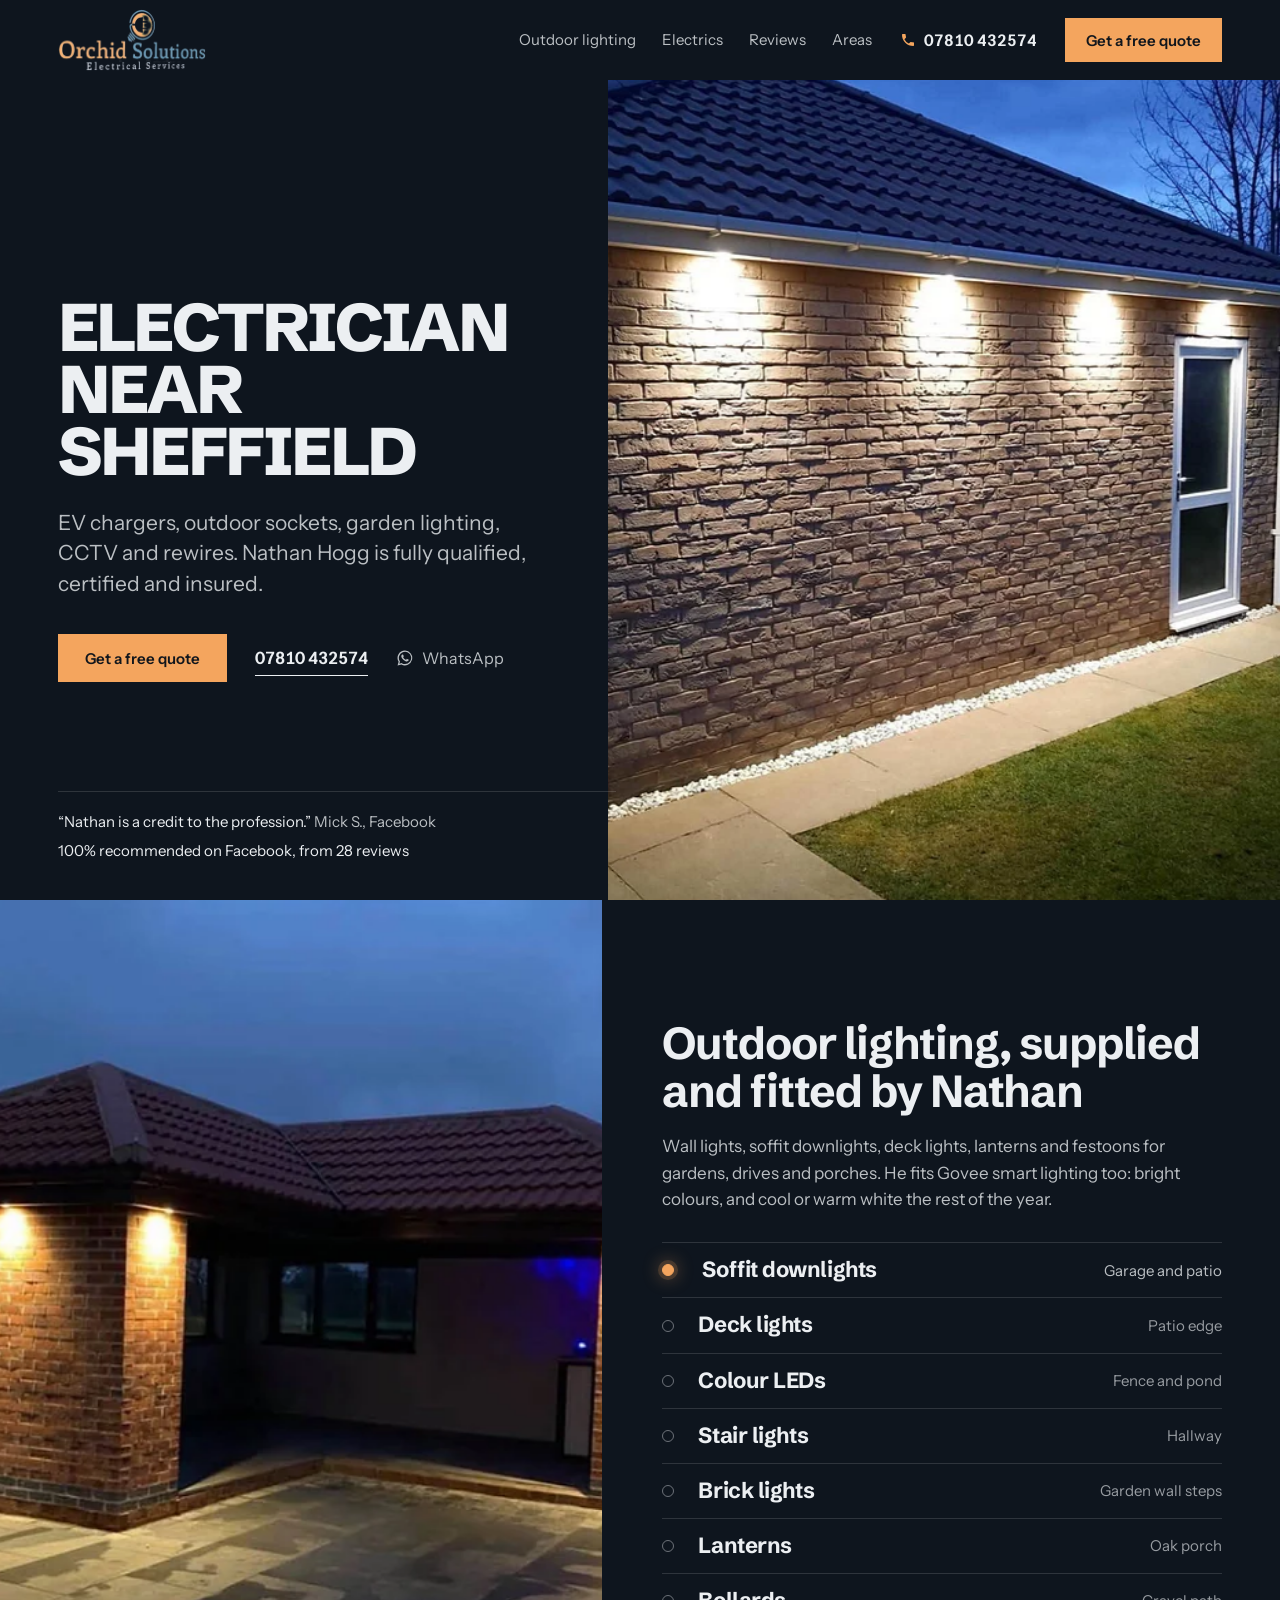
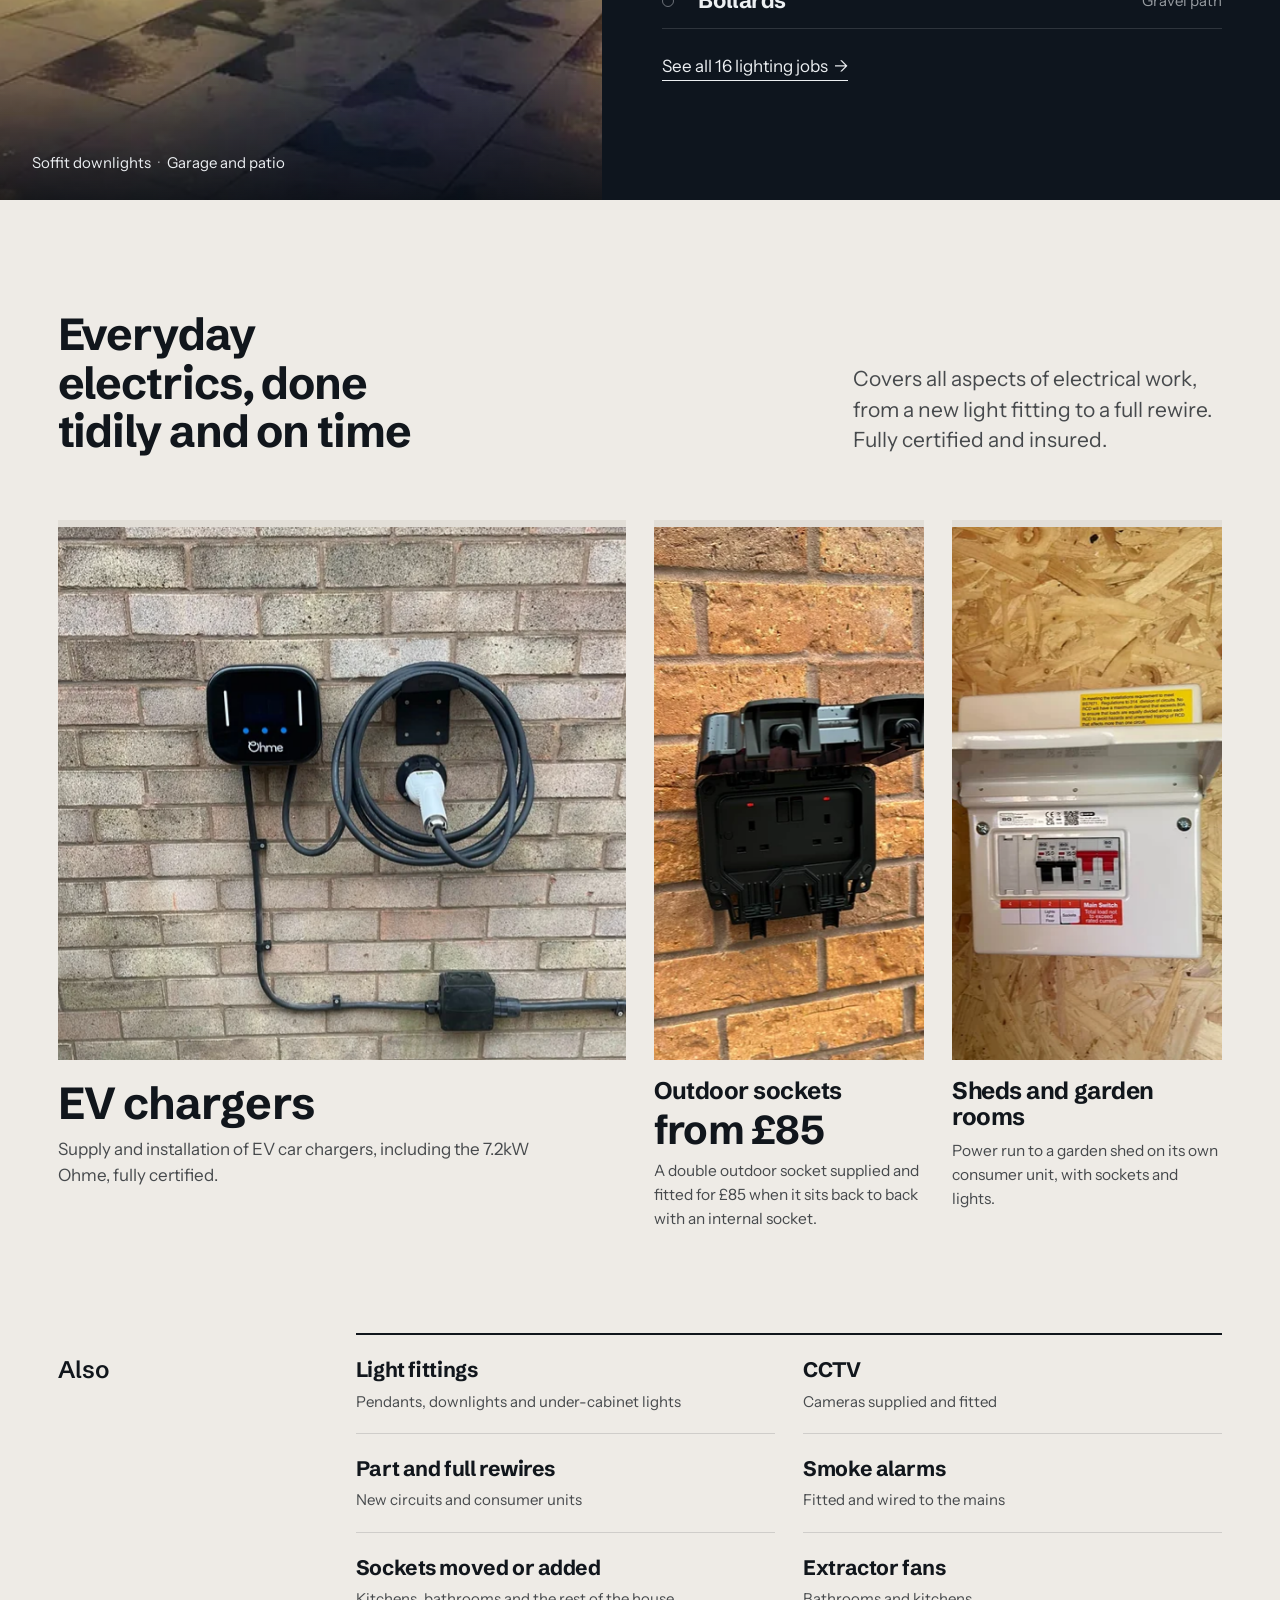
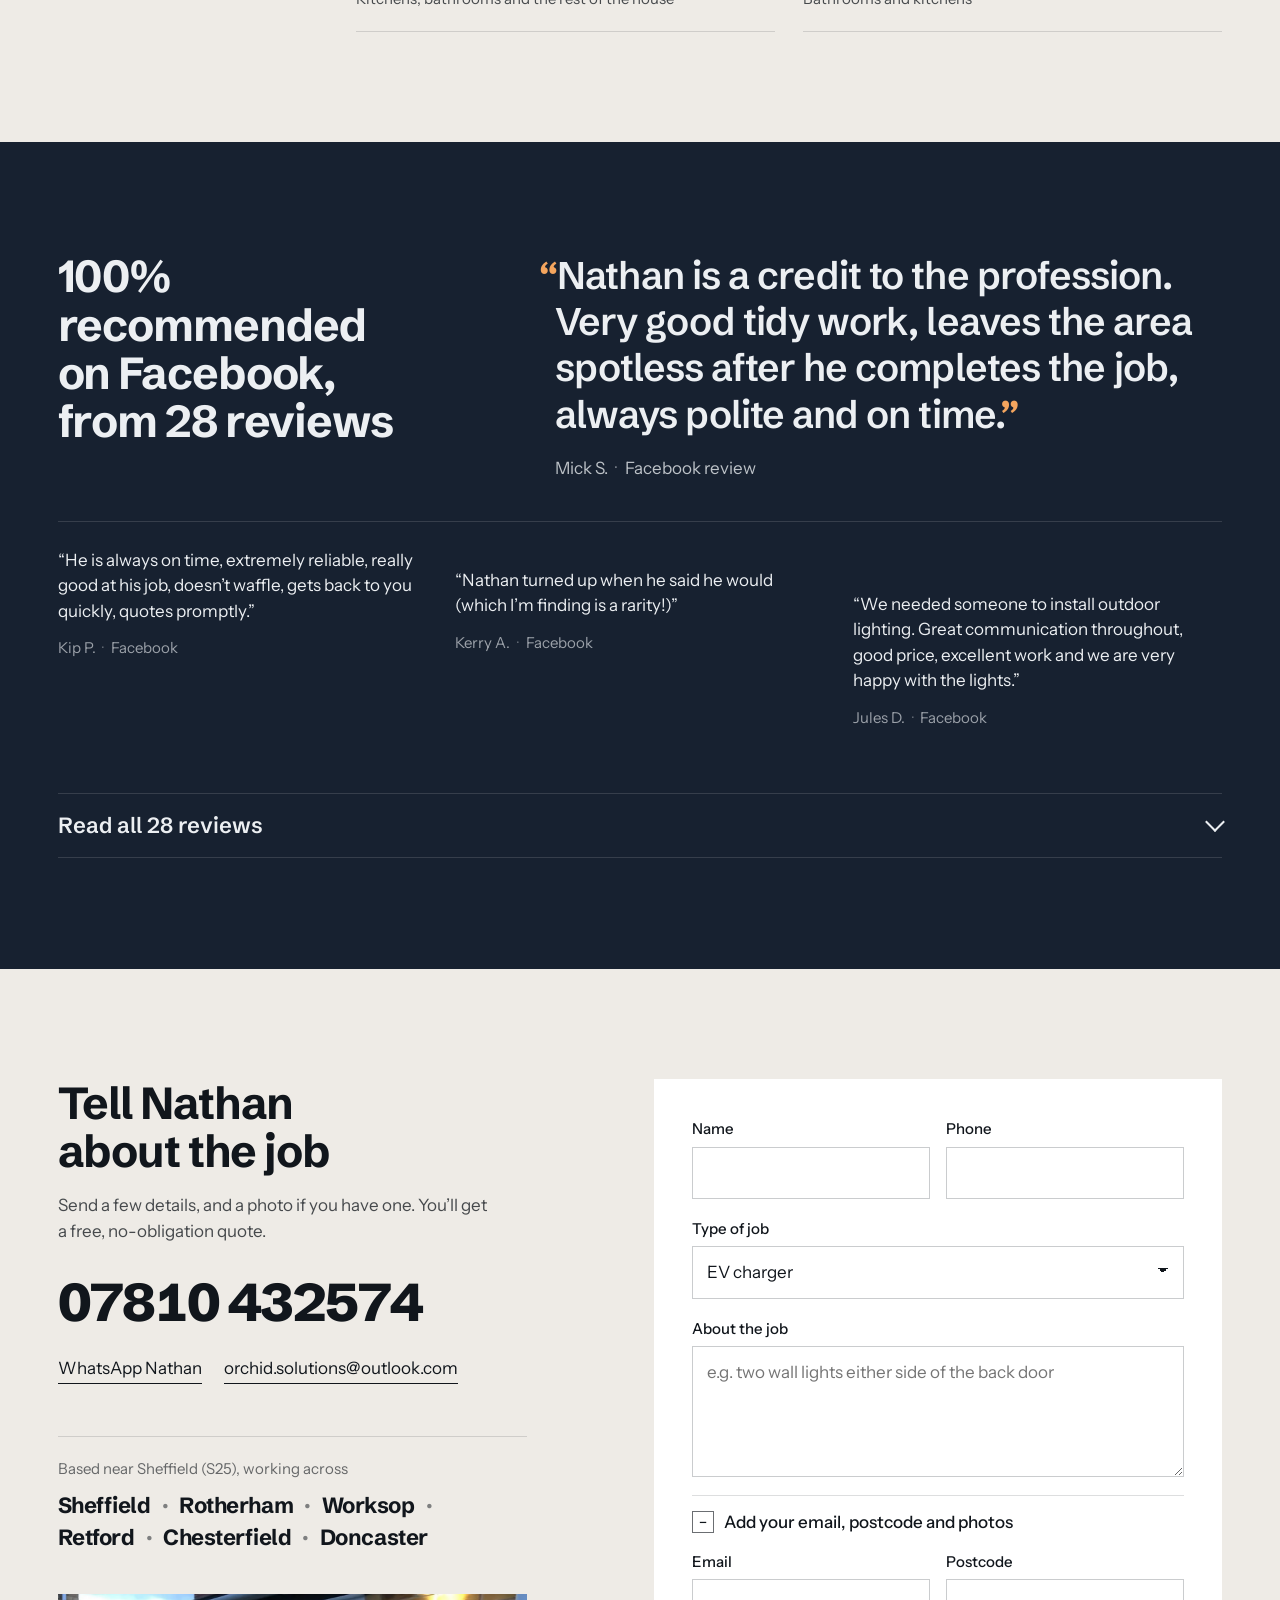
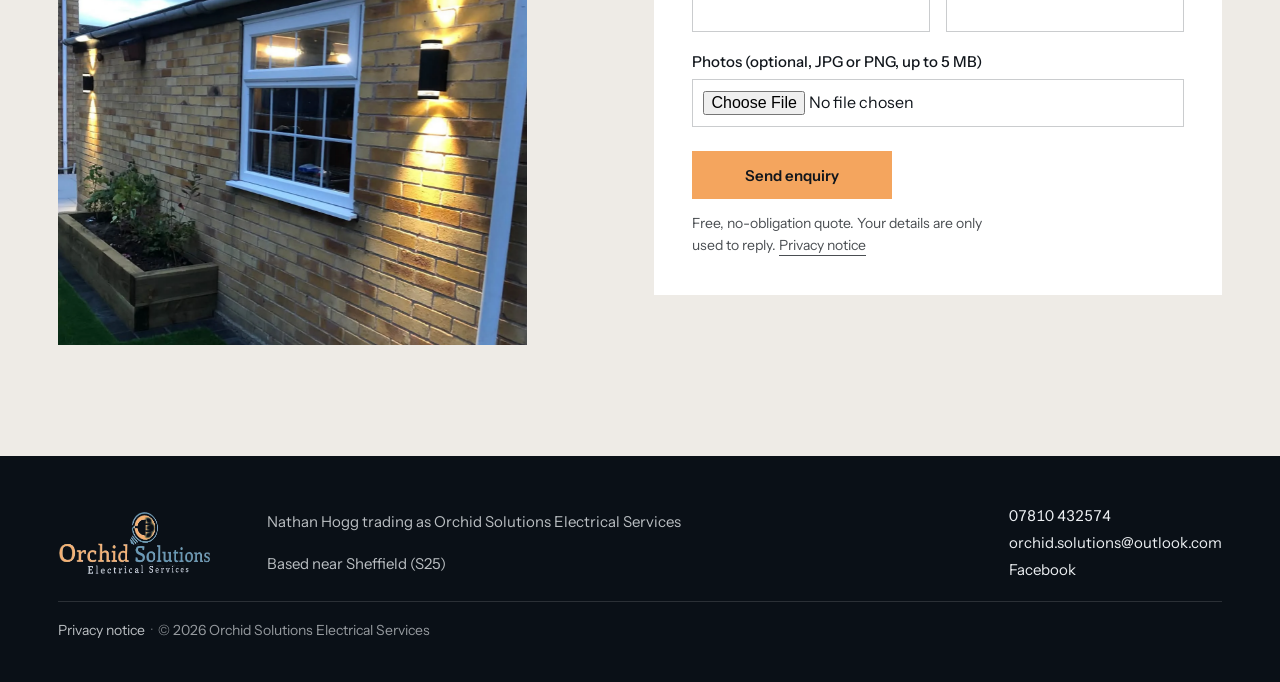
==== commit 7bfa5844: "Phone pass: photo owns the first screen, 24 px margins, full-bleed work photos - Header is transpare" ====
--- a/index.html
+++ b/index.html
@@ -61,7 +61,7 @@
     <div class="hero__text">
       <h1 id="h1" class="t-display rv">Electrician near Sheffield</h1>
       <p class="t-lead hero__lead rv m-hide" style="--delay:140ms">EV chargers, outdoor sockets, garden lighting, CCTV and rewires. Nathan Hogg is fully qualified, certified and insured.</p>
-      <p class="t-lead hero__lead rv m-only" style="--delay:140ms">EV chargers, outdoor sockets, lighting and rewires.</p>
+      <p class="t-lead hero__lead rv m-only" style="--delay:140ms">EV chargers, sockets, lighting and rewires.</p>
       <div class="hero__act rv" style="--delay:280ms">
         <a class="btn btn--accent m-hide" href="#quote">Get a free quote</a>
         <a class="btn btn--accent m-only" href="tel:+447810432574"><svg width="18" height="18" aria-hidden="true"><use href="#i-phone"/></svg>Call 07810 432574</a>
@@ -111,6 +111,7 @@
     <a role="listitem" class="after__card" href="#lighting" data-open="lighting" data-index="6"><span class="ph"><img src="img/stairs-1080.webp" srcset="img/stairs-480.webp 480w, img/stairs-720.webp 720w, img/stairs-1080.webp 1080w, img/stairs-1536.webp 1536w" sizes="78vw" width="1536" height="2048" alt="Stair lights set into a hallway wall" loading="lazy" decoding="async"></span><span class="after__cc">Stair lights<span class="dot"></span>Hallway</span></a>
     <a role="listitem" class="after__card" href="#lighting" data-open="lighting" data-index="5"><span class="ph"><img src="img/leds-1080.webp" srcset="img/leds-480.webp 480w, img/leds-720.webp 720w, img/leds-1080.webp 1080w, img/leds-1440.webp 1440w" sizes="78vw" width="1440" height="1440" alt="Colour LEDs along a garden fence" loading="lazy" decoding="async"></span><span class="after__cc">Colour LEDs<span class="dot"></span>Fence and pond</span></a>
   </div>
+  <a class="link link--arrow after__all after__all--m m-only" href="#lighting" data-open="lighting" data-index="0">See all 16 lighting jobs</a>
 </section>
 
 <section id="electrics" class="day on-day sec" data-module="electrics-spreads" aria-labelledby="h-electrics">
--- a/css/site.css
+++ b/css/site.css
@@ -648,3 +648,45 @@
   .js:not(.is-ready) .nav { opacity: 1; transform: none; }
   .js [data-hero] .hero__media img { transform: none; transition: none; }
 }
+
+/* ---------- phone pass (PHONE.md): air at the edges, the photo owns the first screen, full-bleed work photos ---------- */
+@media (max-width: 759px) {
+  :root { --gutter: 24px; }
+  .nav { background: transparent; }
+  .nav::after { content: ""; position: absolute; inset: 0 0 -36px; background: linear-gradient(rgb(8 12 17 / .66), rgb(8 12 17 / 0)); pointer-events: none; z-index: -1; }
+  .nav__logo img { height: 50px; }
+  .hero__body { bottom: 84px; }
+  .hero h1 { font-size: clamp(2.2rem, 10.2vw, 2.75rem); line-height: .94; }
+  .hero__lead { margin-top: 12px; }
+  .hero__act { margin-top: 22px; }
+  .hero__proof { bottom: -60px; padding-top: 14px; }
+  .hero__proof a { padding-block: 4px; }
+
+  .after { padding-block: 56px 48px; }
+  .after__lead { margin-top: 14px; }
+  .after__rail { margin-top: 28px; gap: 12px; }
+  .after__card { width: 82vw; }
+  .after__cc { font-size: .9375rem; }
+  .after__all { margin: 22px var(--gutter) 0; display: inline-flex; min-height: 44px; align-items: center; background-position: 0 calc(100% - 10px); }
+
+  .jobs { margin-top: 36px; }
+  .job + .job { margin-top: 56px; }
+  .job__ph { margin-inline: calc(-1 * var(--gutter)); aspect-ratio: 4 / 3; }
+  .job figcaption { padding-top: 18px; }
+  .job__t, .job--ev .job__t { font-size: 1.375rem; }
+  .job p { font-size: 1rem; margin-top: 8px; }
+  .also { margin-top: 64px; }
+  .also__list li { padding: 15px 0; }
+
+  .reviews__h { font-size: 1.75rem; max-width: none; }
+  .reviews__lead p { font-size: 1.375rem; line-height: 1.32; font-weight: 500; letter-spacing: -.015em; }
+  .reviews__stair blockquote p { font-size: 1rem; }
+
+  .quote__tel { font-size: 2.125rem; margin-top: 22px; }
+  .quote__alt { display: grid; gap: 0; margin-top: 10px; }
+  .quote__alt .link { width: fit-content; }
+  .quote__towns { gap: 4px 18px; font-size: 1.125rem; }
+  .quote__towns li:not(:last-child)::after { content: none; }
+  .quote__ph { aspect-ratio: 4 / 3; }
+  .foot__in { gap: 12px; }
+}
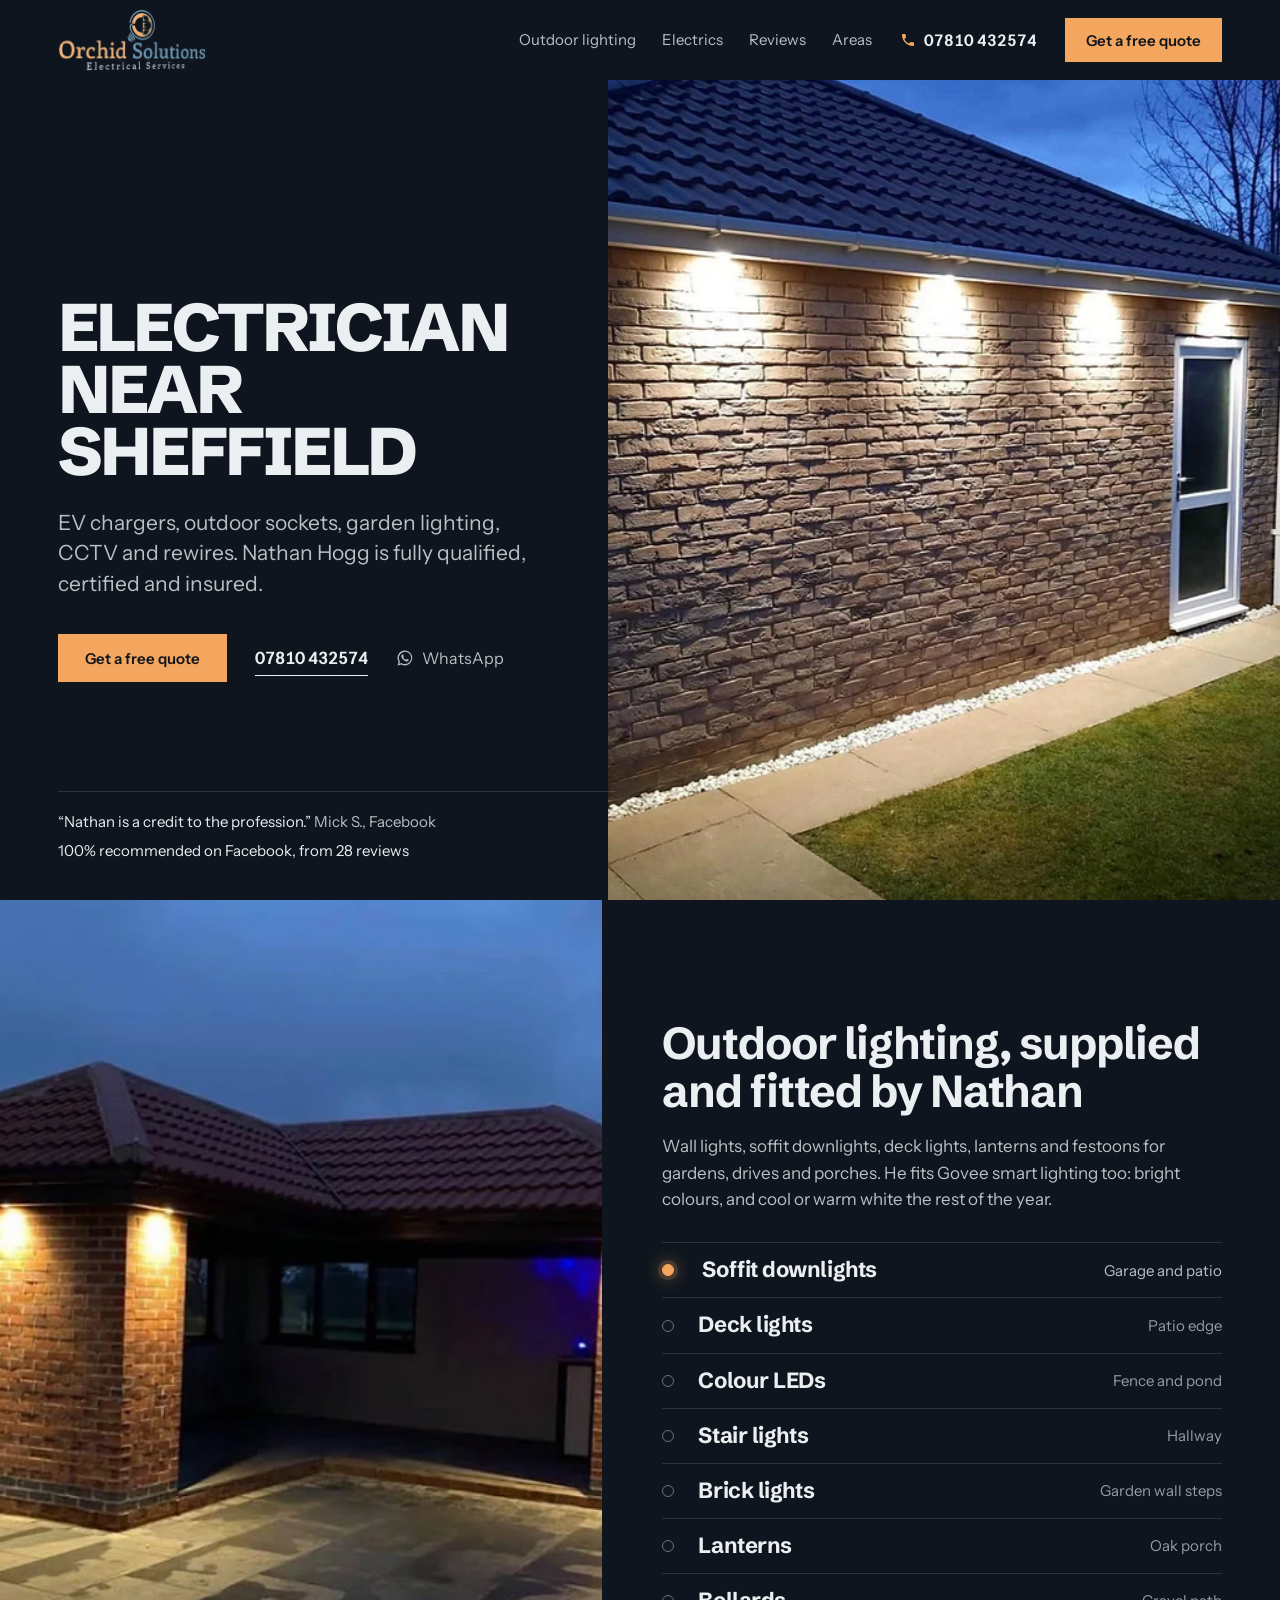
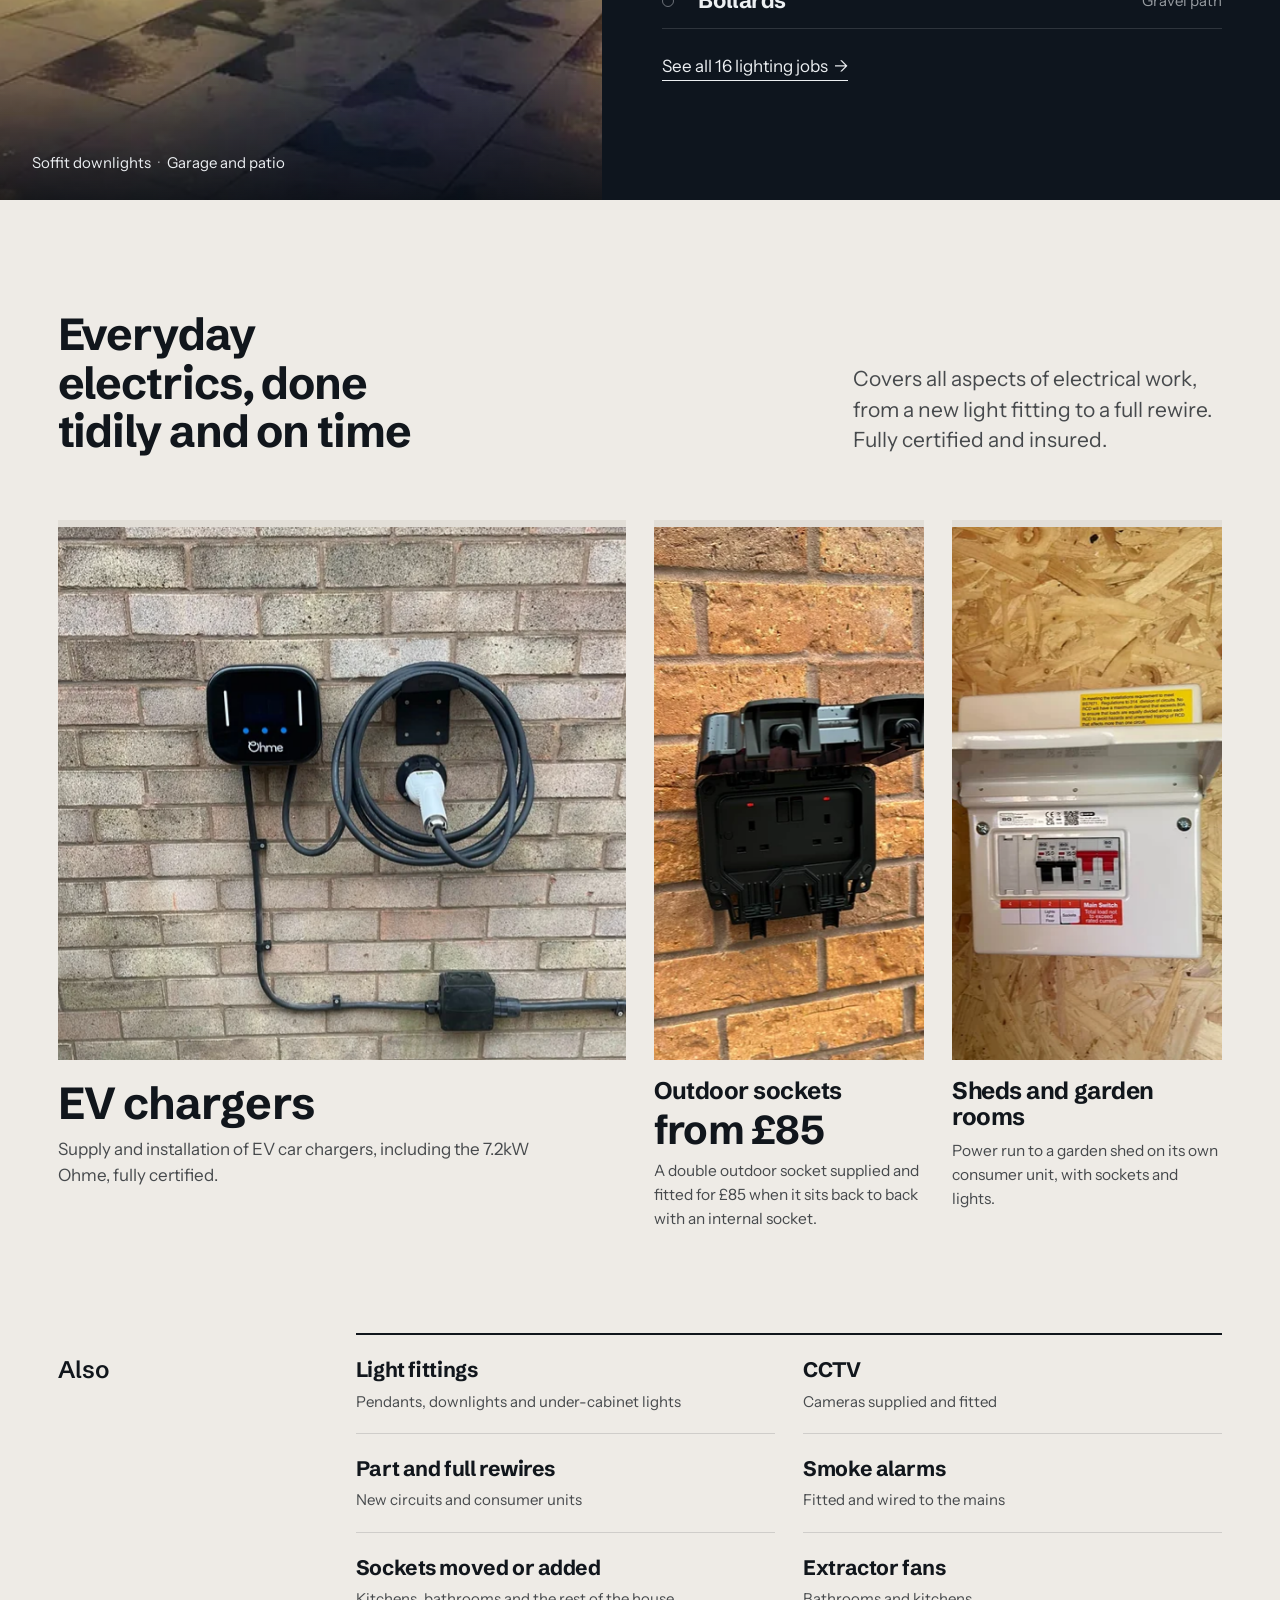
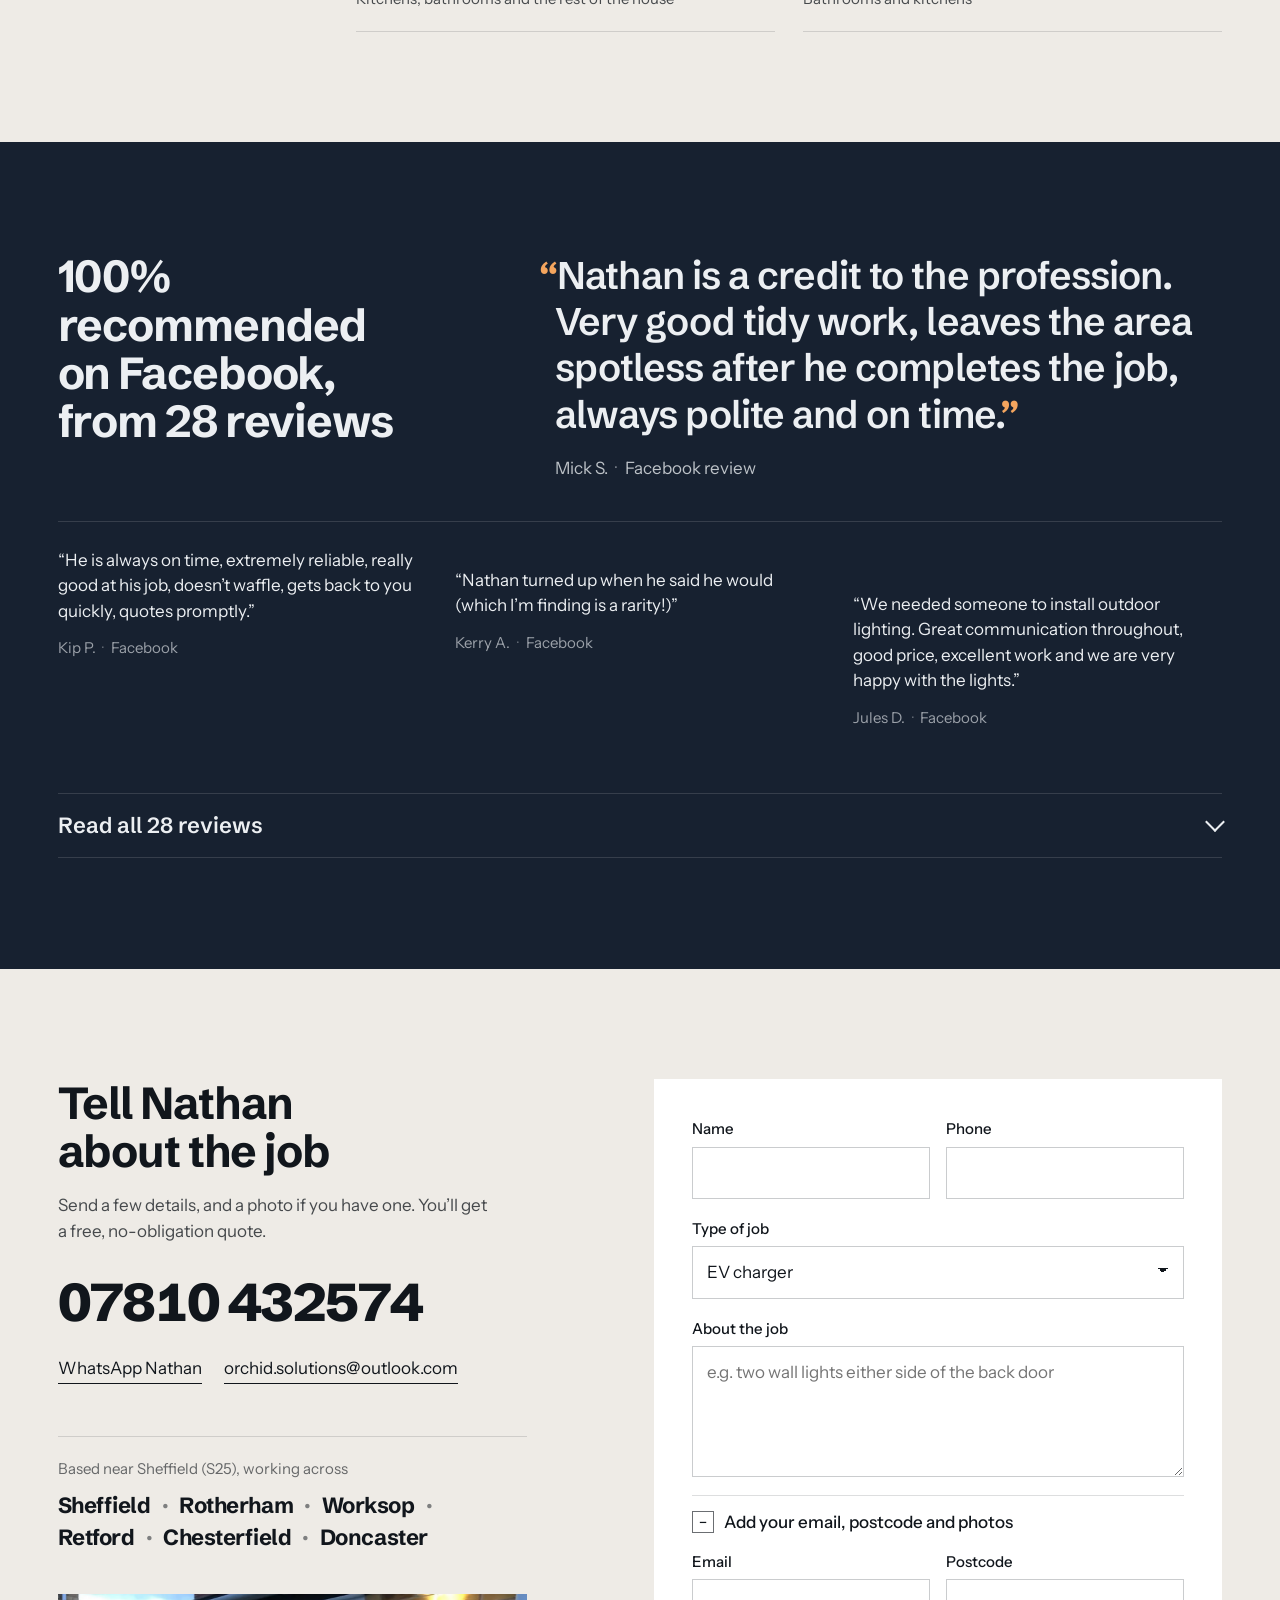
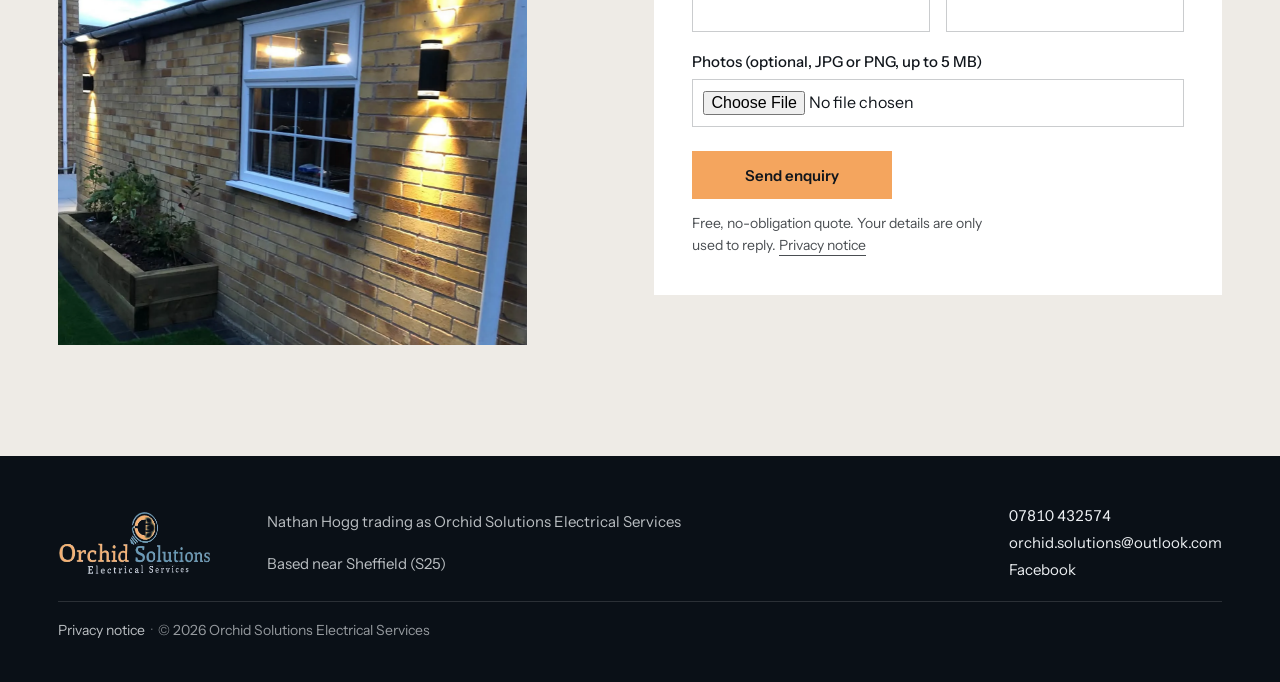
==== commit 1a565cb8: "Favicon set: favicon.ico 16/32/48, 32 px png, 192/512 icons, apple-touch-icon, web manifest Co-Autho" ====
--- a/index.html
+++ b/index.html
@@ -15,8 +15,11 @@
 <meta property="og:image:width" content="1200">
 <meta property="og:image:height" content="630">
 <meta property="og:locale" content="en_GB">
-<link rel="icon" href="favicon.png" type="image/png">
-<link rel="apple-touch-icon" href="apple-touch-icon.png">
+<link rel="icon" href="/favicon.ico" sizes="48x48">
+<link rel="icon" href="/favicon.png" type="image/png" sizes="32x32">
+<link rel="icon" href="/icon-192.png" type="image/png" sizes="192x192">
+<link rel="apple-touch-icon" href="/apple-touch-icon.png">
+<link rel="manifest" href="/site.webmanifest">
 <link rel="preconnect" href="https://fonts.googleapis.com">
 <link rel="preconnect" href="https://fonts.gstatic.com" crossorigin>
 <link rel="stylesheet" href="https://fonts.googleapis.com/css2?family=Schibsted+Grotesk:wght@500..800&family=Instrument+Sans:wght@400..600&display=swap">
